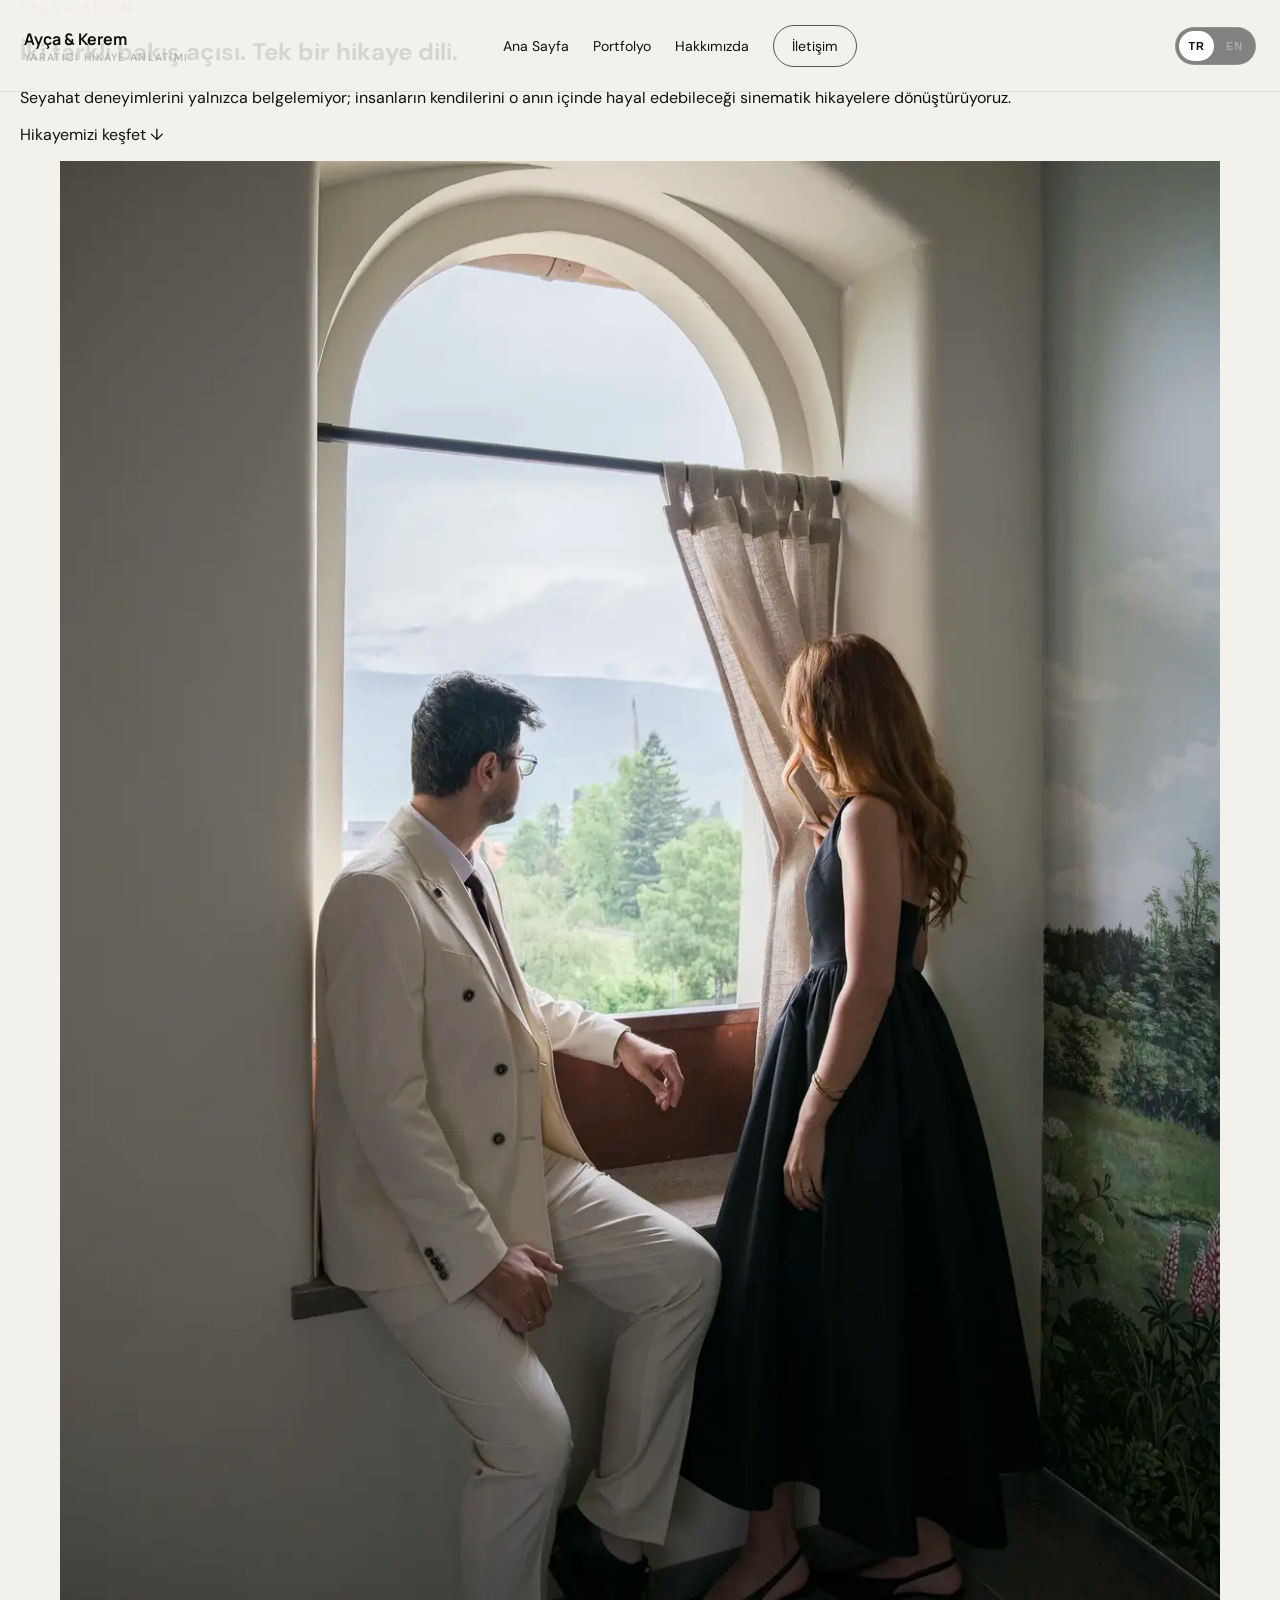
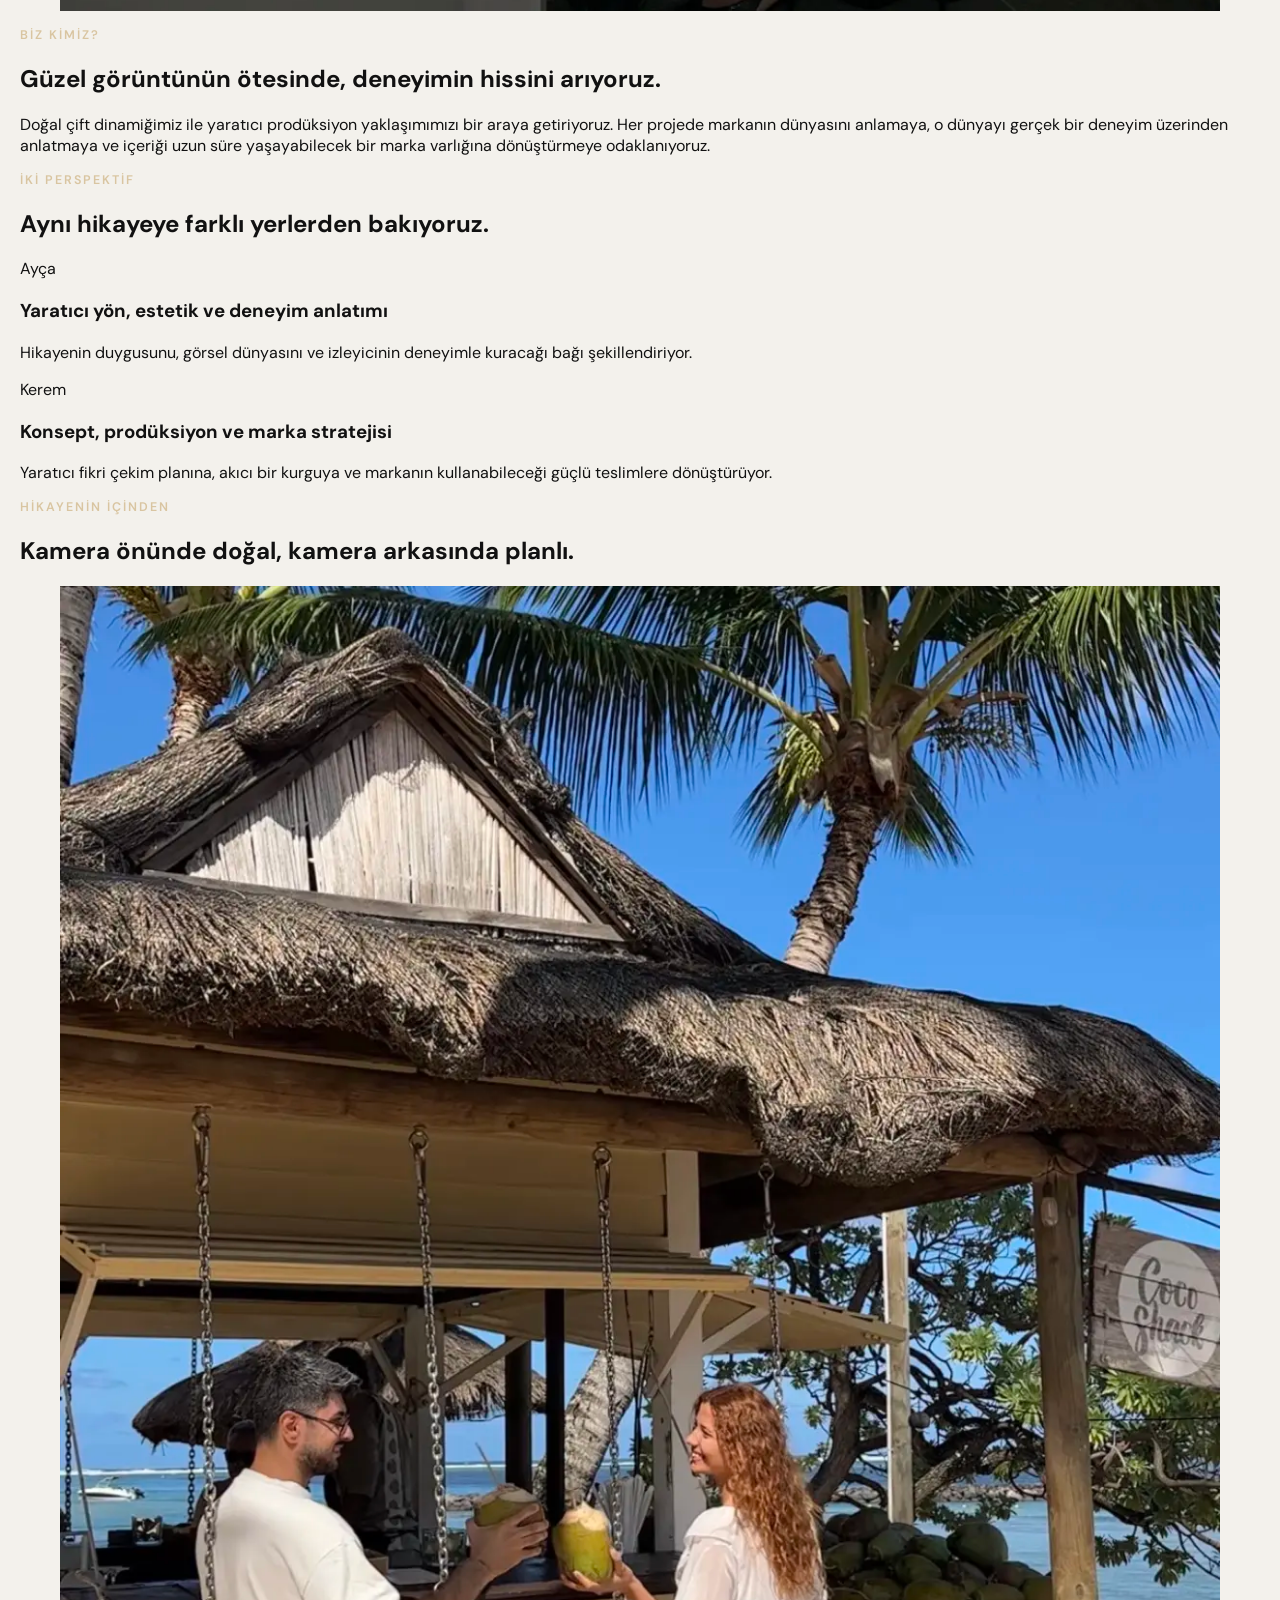
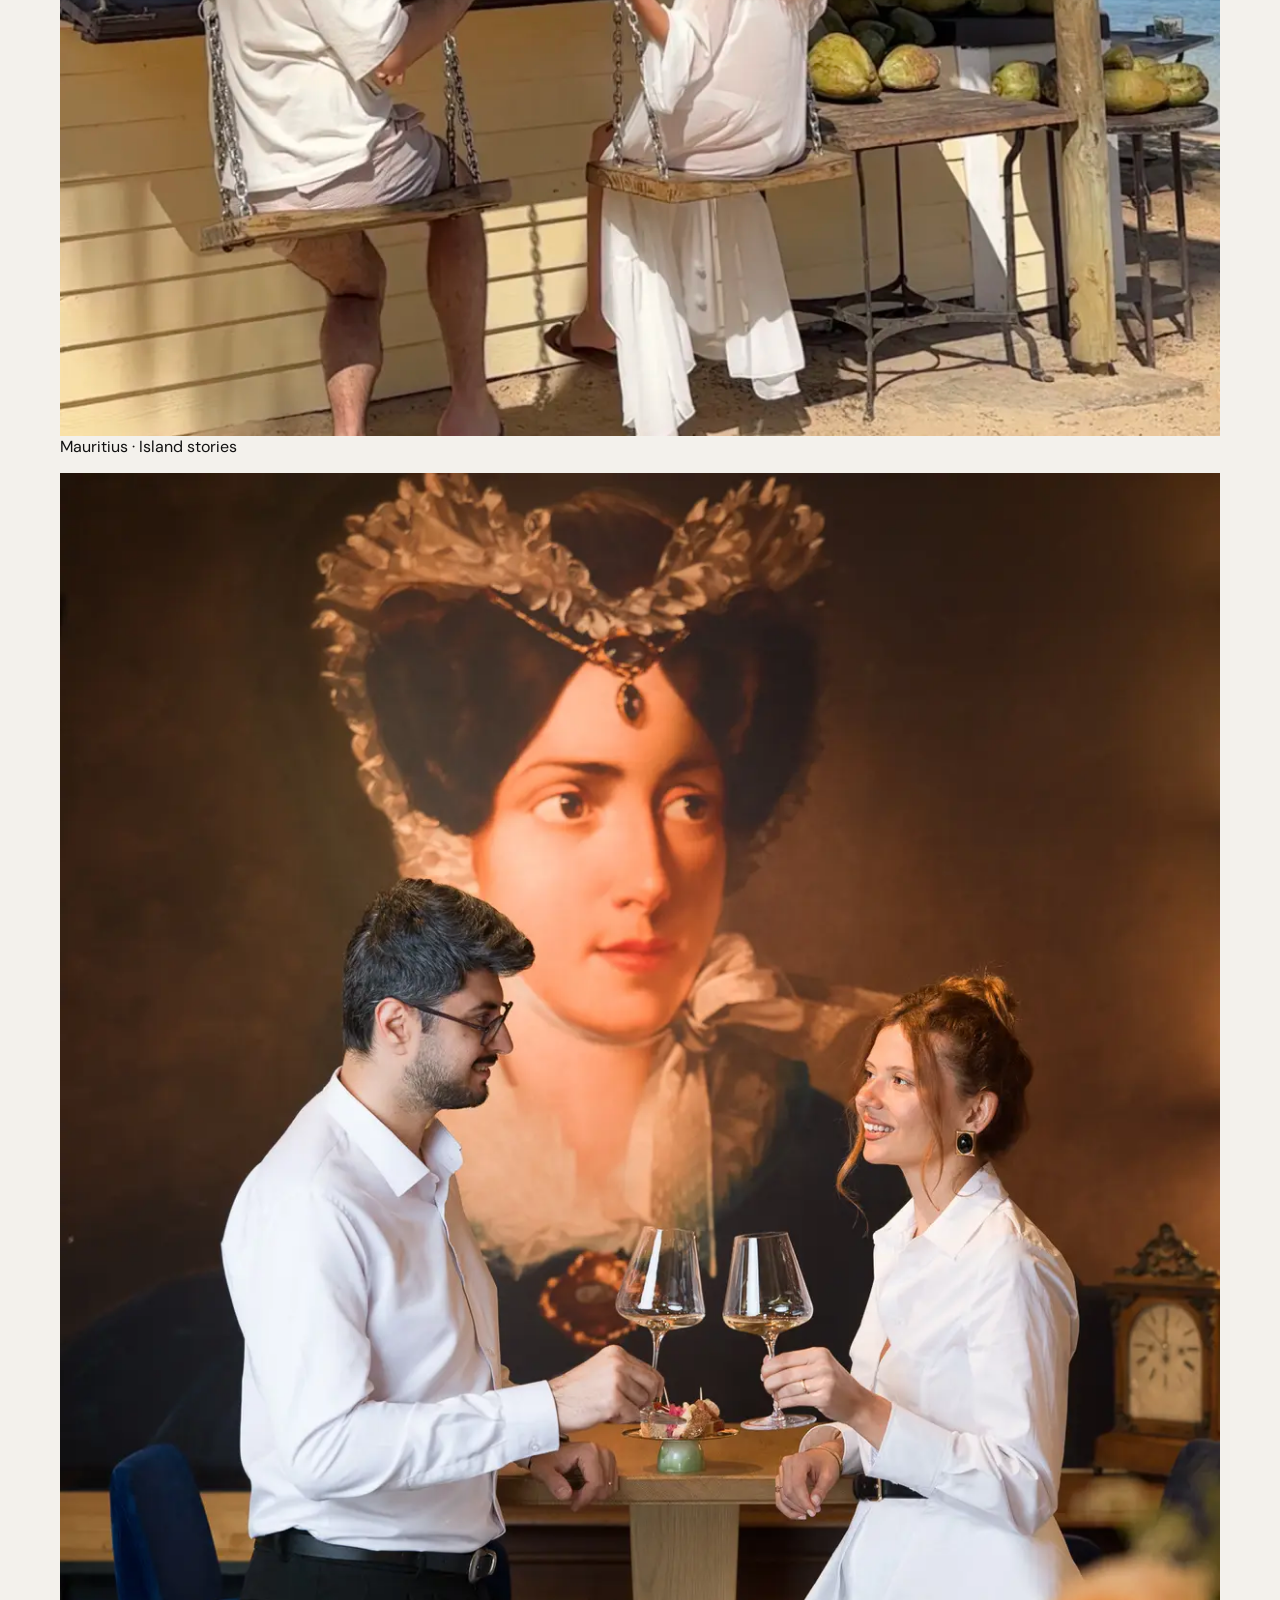
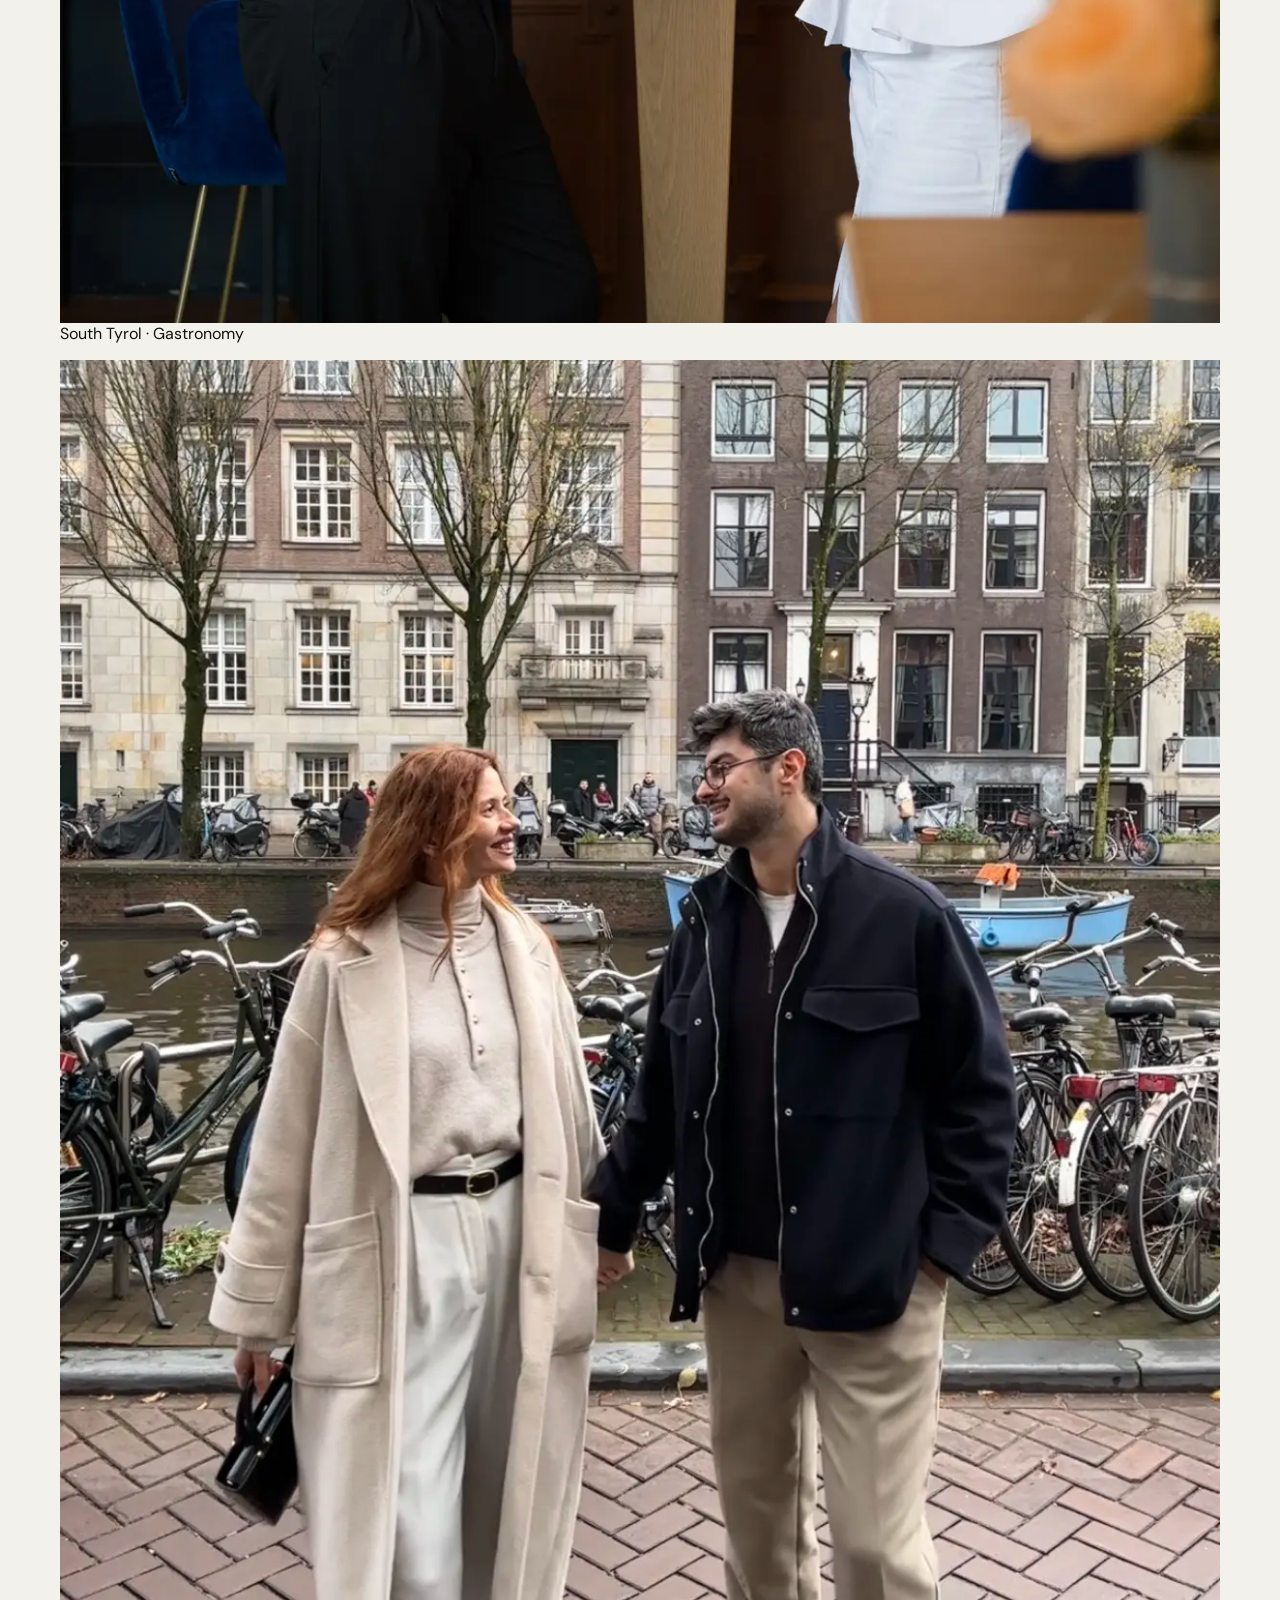
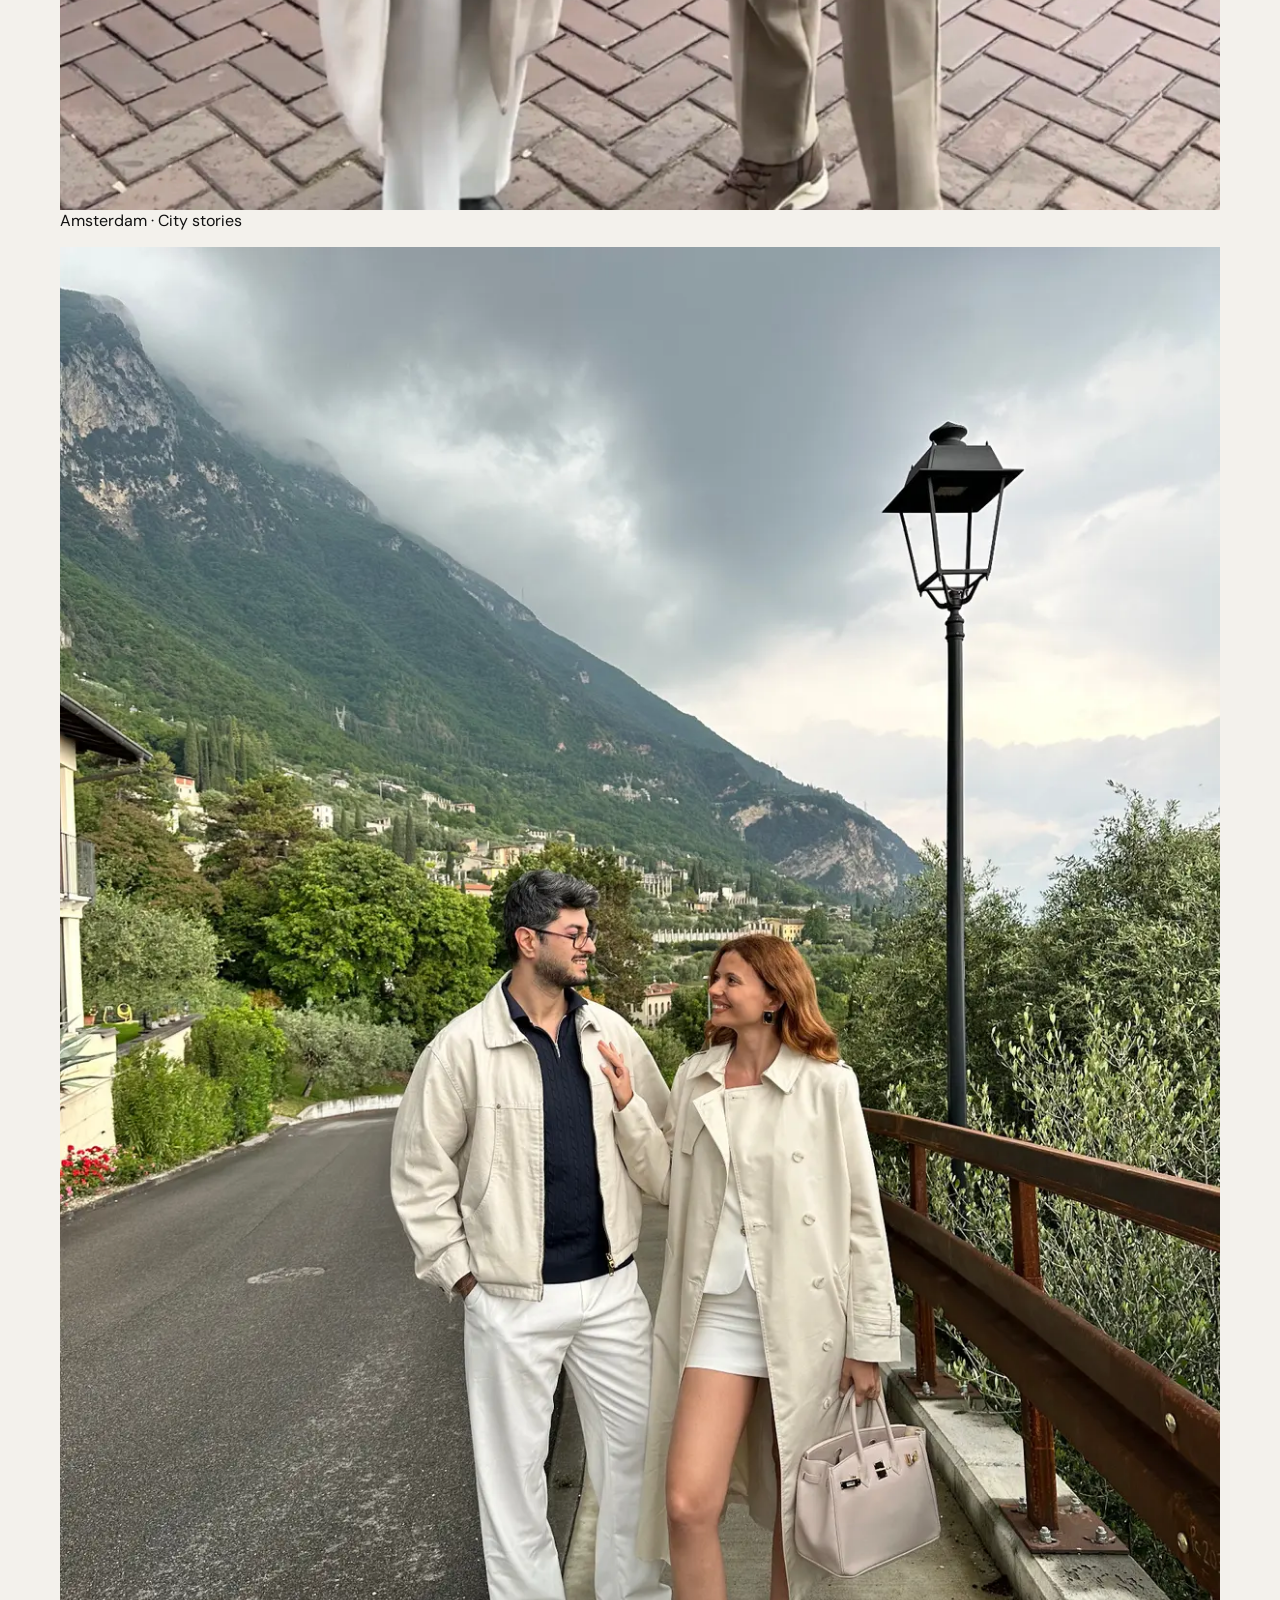
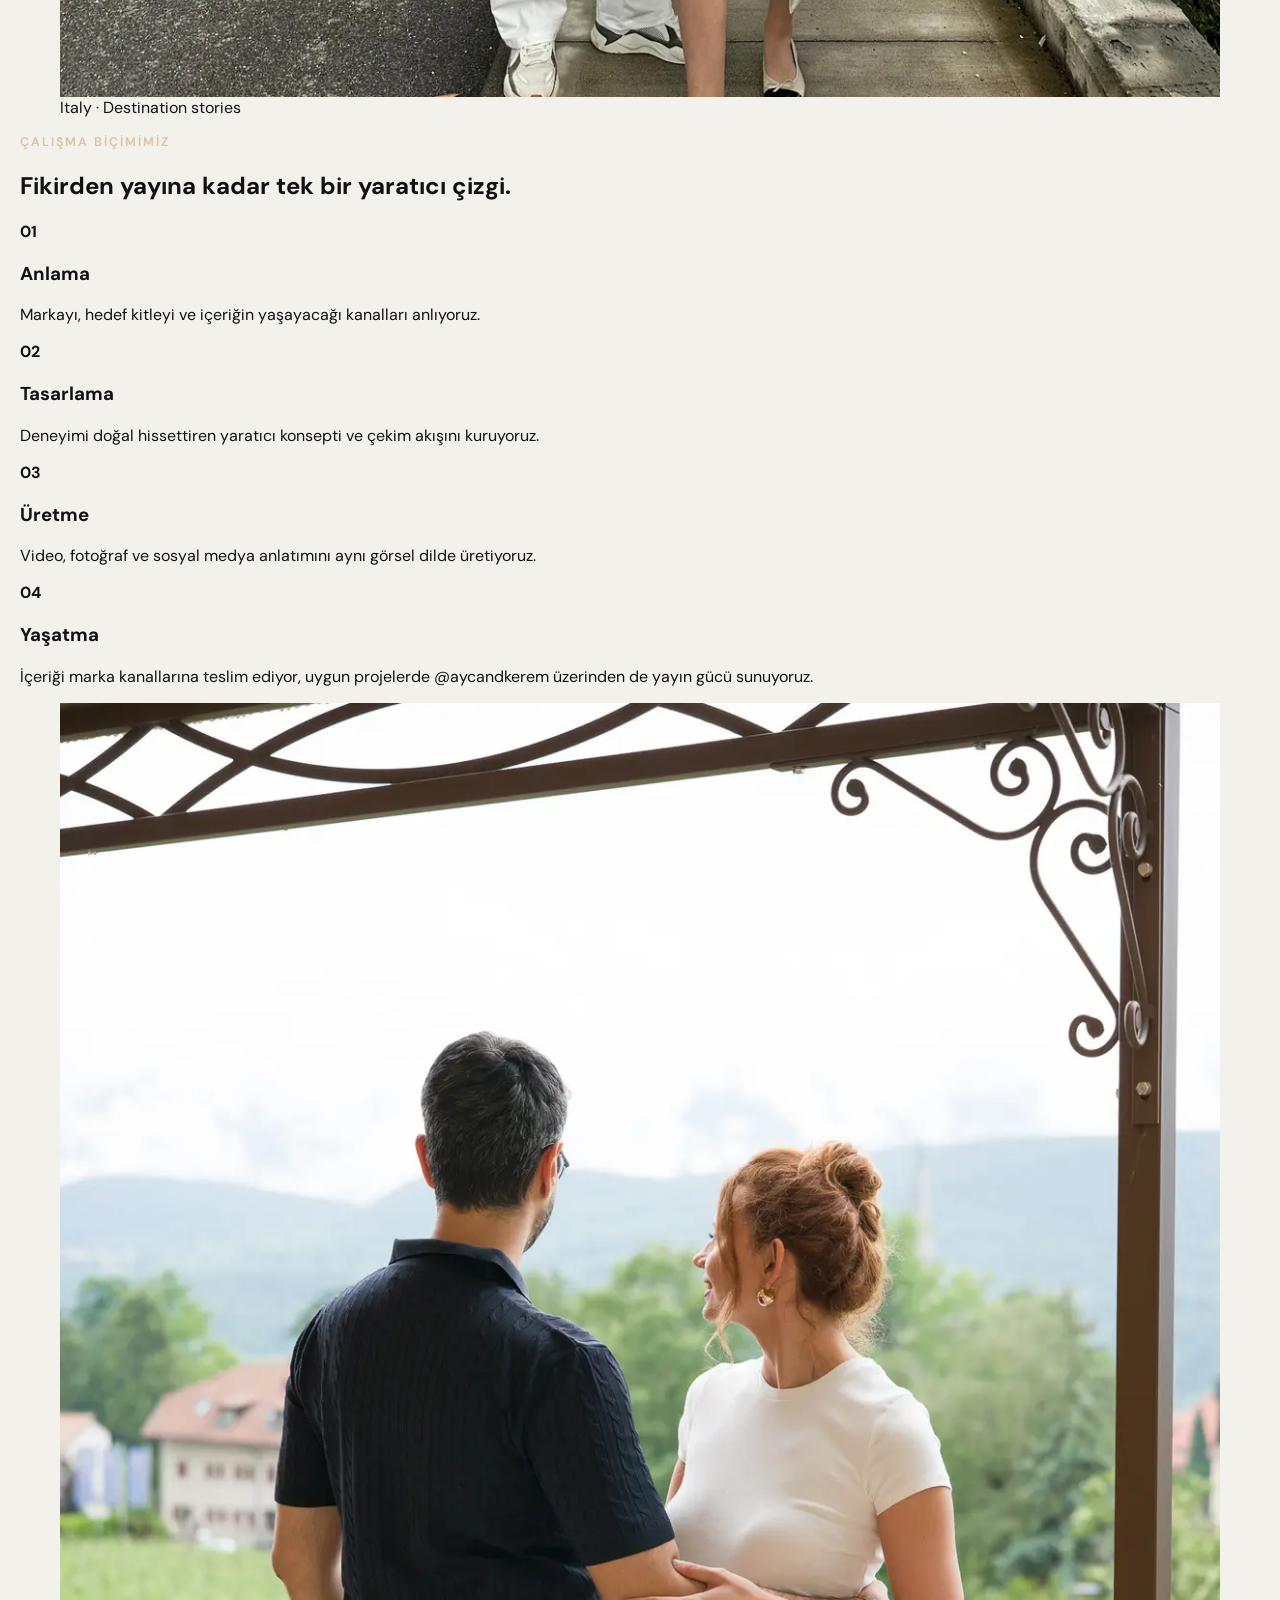
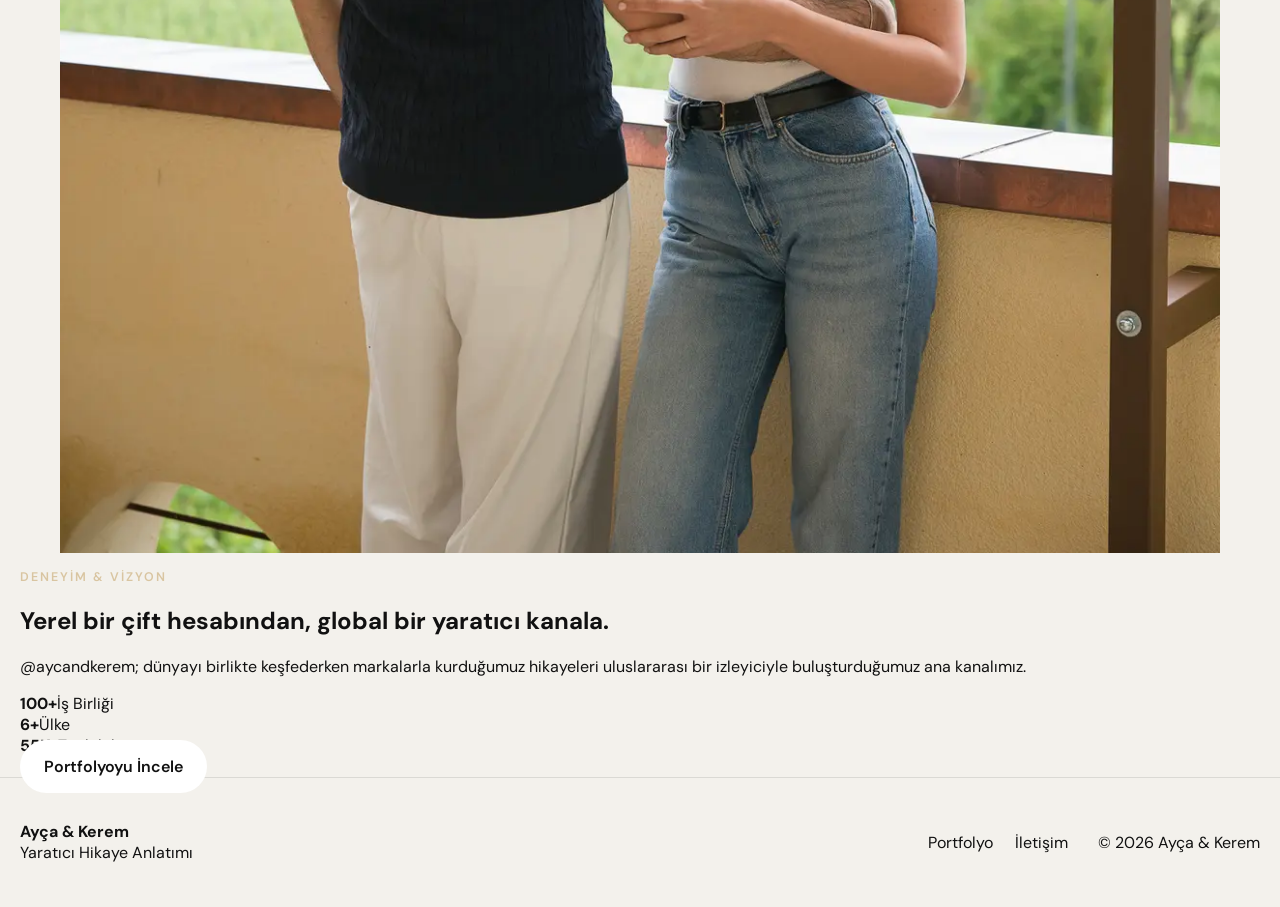
==== about.html @ 4e1c491a "V2: update about.html" ====
<!DOCTYPE html>
<html lang="tr">
<head>
<meta charset="utf-8">
<meta name="viewport" content="width=device-width,initial-scale=1">
<meta name="description" content="Ayça ve Kerem'in yaratıcı hikaye anlatımı yaklaşımı, üretim süreci ve global vizyonu.">
<title>Hakkımızda | Ayça & Kerem</title>
<link rel="preconnect" href="https://fonts.googleapis.com">
<link rel="preconnect" href="https://fonts.gstatic.com" crossorigin>
<link href="https://fonts.googleapis.com/css2?family=DM+Sans:wght@400;500;600&family=Manrope:wght@500;600;700;800&display=swap" rel="stylesheet">
<link rel="stylesheet" href="style.css?v=20260727-4">
<link rel="stylesheet" href="pages.css?v=20260727-4">
</head>
<body class="subpage about-v2-page">
<header class="site-header page-header" id="siteHeader">
  <a class="brand" href="index.html"><span class="brand-main">Ayça &amp; Kerem</span><span class="brand-sub" data-tr="Yaratıcı Hikaye Anlatımı" data-en="Creative Storytelling">Yaratıcı Hikaye Anlatımı</span></a>
  <button aria-label="Menüyü aç" class="menu-toggle" id="menuToggle"><span></span><span></span><span></span></button>
  <nav class="main-nav" id="mainNav">
    <a href="index.html" data-tr="Ana Sayfa" data-en="Home">Ana Sayfa</a>
    <a href="portfolio.html" data-tr="Portfolyo" data-en="Portfolio">Portfolyo</a>
    <a href="about.html" data-tr="Hakkımızda" data-en="About">Hakkımızda</a>
    <a class="nav-cta" href="contact.html" data-tr="İletişim" data-en="Contact">İletişim</a>
  </nav>
  <div class="language-switch"><button class="language-button" data-page-language="tr">TR</button><button class="language-button" data-page-language="en">EN</button></div>
</header>

<main>
<section class="about-editorial-hero" data-header-theme="light">
  <div class="container about-editorial-grid">
    <div class="about-editorial-copy">
      <p class="section-kicker" data-tr="Ayça & Kerem" data-en="Ayça & Kerem">Ayça & Kerem</p>
      <h1 data-tr="İki farklı bakış açısı. Tek bir hikaye dili." data-en="Two perspectives. One storytelling language.">İki farklı bakış açısı. Tek bir hikaye dili.</h1>
      <p data-tr="Seyahat deneyimlerini yalnızca belgelemiyor; insanların kendilerini o anın içinde hayal edebileceği sinematik hikayelere dönüştürüyoruz." data-en="We do not simply document travel experiences; we turn them into cinematic stories people can imagine themselves inside.">Seyahat deneyimlerini yalnızca belgelemiyor; insanların kendilerini o anın içinde hayal edebileceği sinematik hikayelere dönüştürüyoruz.</p>
      <a href="#story" data-tr="Hikayemizi keşfet ↓" data-en="Discover our story ↓">Hikayemizi keşfet ↓</a>
    </div>
    <figure class="about-hero-photo"><img src="assets/images/about-v2/hero.webp" alt="Ayça ve Kerem pencere önünde"></figure>
  </div>
</section>

<section class="about-manifesto" id="story" data-header-theme="light">
  <div class="container about-manifesto-grid">
    <p class="section-kicker" data-tr="Biz Kimiz?" data-en="Who We Are">Biz Kimiz?</p>
    <div>
      <h2 data-tr="Güzel görüntünün ötesinde, deneyimin hissini arıyoruz." data-en="Beyond beautiful images, we look for the feeling of the experience.">Güzel görüntünün ötesinde, deneyimin hissini arıyoruz.</h2>
      <p data-tr="Doğal çift dinamiğimiz ile yaratıcı prodüksiyon yaklaşımımızı bir araya getiriyoruz. Her projede markanın dünyasını anlamaya, o dünyayı gerçek bir deneyim üzerinden anlatmaya ve içeriği uzun süre yaşayabilecek bir marka varlığına dönüştürmeye odaklanıyoruz." data-en="We bring together our natural couple dynamic and a creative production approach. With every project, we focus on understanding the brand world, expressing it through a real experience and transforming the content into a lasting brand asset.">Doğal çift dinamiğimiz ile yaratıcı prodüksiyon yaklaşımımızı bir araya getiriyoruz. Her projede markanın dünyasını anlamaya, o dünyayı gerçek bir deneyim üzerinden anlatmaya ve içeriği uzun süre yaşayabilecek bir marka varlığına dönüştürmeye odaklanıyoruz.</p>
    </div>
  </div>
</section>

<section class="about-roles" data-header-theme="dark">
  <div class="container">
    <div class="about-roles-heading"><p class="section-kicker" data-tr="İki Perspektif" data-en="Two Perspectives">İki Perspektif</p><h2 data-tr="Aynı hikayeye farklı yerlerden bakıyoruz." data-en="We approach the same story from different perspectives.">Aynı hikayeye farklı yerlerden bakıyoruz.</h2></div>
    <div class="about-role-grid">
      <article><span>Ayça</span><h3 data-tr="Yaratıcı yön, estetik ve deneyim anlatımı" data-en="Creative direction, aesthetics and experience storytelling">Yaratıcı yön, estetik ve deneyim anlatımı</h3><p data-tr="Hikayenin duygusunu, görsel dünyasını ve izleyicinin deneyimle kuracağı bağı şekillendiriyor." data-en="She shapes the emotion, visual world and the connection the audience builds with the experience.">Hikayenin duygusunu, görsel dünyasını ve izleyicinin deneyimle kuracağı bağı şekillendiriyor.</p></article>
      <article><span>Kerem</span><h3 data-tr="Konsept, prodüksiyon ve marka stratejisi" data-en="Concept, production and brand strategy">Konsept, prodüksiyon ve marka stratejisi</h3><p data-tr="Yaratıcı fikri çekim planına, akıcı bir kurguya ve markanın kullanabileceği güçlü teslimlere dönüştürüyor." data-en="He turns the creative idea into a production plan, a fluid edit and strong deliverables the brand can use.">Yaratıcı fikri çekim planına, akıcı bir kurguya ve markanın kullanabileceği güçlü teslimlere dönüştürüyor.</p></article>
    </div>
  </div>
</section>

<section class="about-gallery-section" data-header-theme="light">
  <div class="container">
    <div class="about-gallery-heading"><p class="section-kicker" data-tr="Hikayenin İçinden" data-en="Inside the Story">Hikayenin İçinden</p><h2 data-tr="Kamera önünde doğal, kamera arkasında planlı." data-en="Natural in front of the camera, intentional behind it.">Kamera önünde doğal, kamera arkasında planlı.</h2></div>
    <div class="about-photo-grid">
      <figure><img src="assets/images/about-v2/mauritius.webp" alt="Ayça ve Kerem Mauritius'ta"><figcaption>Mauritius · Island stories</figcaption></figure>
      <figure><img src="assets/images/about-v2/dining.webp" alt="Ayça ve Kerem gastronomi çekiminde"><figcaption>South Tyrol · Gastronomy</figcaption></figure>
      <figure><img src="assets/images/about-v2/amsterdam.webp" alt="Ayça ve Kerem Amsterdam'da"><figcaption>Amsterdam · City stories</figcaption></figure>
      <figure><img src="assets/images/about-v2/italy.webp" alt="Ayça ve Kerem İtalya'da"><figcaption>Italy · Destination stories</figcaption></figure>
    </div>
  </div>
</section>

<section class="about-process-v2" data-header-theme="light">
  <div class="container">
    <div class="about-process-intro"><p class="section-kicker" data-tr="Çalışma Biçimimiz" data-en="How We Work">Çalışma Biçimimiz</p><h2 data-tr="Fikirden yayına kadar tek bir yaratıcı çizgi." data-en="One creative thread from idea to publication.">Fikirden yayına kadar tek bir yaratıcı çizgi.</h2></div>
    <div class="about-process-list">
      <article><b>01</b><h3 data-tr="Anlama" data-en="Understand">Anlama</h3><p data-tr="Markayı, hedef kitleyi ve içeriğin yaşayacağı kanalları anlıyoruz." data-en="We understand the brand, its audience and the channels where the content will live.">Markayı, hedef kitleyi ve içeriğin yaşayacağı kanalları anlıyoruz.</p></article>
      <article><b>02</b><h3 data-tr="Tasarlama" data-en="Design">Tasarlama</h3><p data-tr="Deneyimi doğal hissettiren yaratıcı konsepti ve çekim akışını kuruyoruz." data-en="We design the creative concept and shoot flow that makes the experience feel natural.">Deneyimi doğal hissettiren yaratıcı konsepti ve çekim akışını kuruyoruz.</p></article>
      <article><b>03</b><h3 data-tr="Üretme" data-en="Create">Üretme</h3><p data-tr="Video, fotoğraf ve sosyal medya anlatımını aynı görsel dilde üretiyoruz." data-en="We create video, photography and social storytelling in one cohesive visual language.">Video, fotoğraf ve sosyal medya anlatımını aynı görsel dilde üretiyoruz.</p></article>
      <article><b>04</b><h3 data-tr="Yaşatma" data-en="Publish">Yaşatma</h3><p data-tr="İçeriği marka kanallarına teslim ediyor, uygun projelerde @aycandkerem üzerinden de yayın gücü sunuyoruz." data-en="We deliver content for brand channels and, for selected projects, extend its reach through @aycandkerem.">İçeriği marka kanallarına teslim ediyor, uygun projelerde @aycandkerem üzerinden de yayın gücü sunuyoruz.</p></article>
    </div>
  </div>
</section>

<section class="about-proof-section" data-header-theme="dark">
  <div class="container about-proof-grid">
    <figure><img src="assets/images/about-v2/behind-scenes.webp" alt="Ayça ve Kerem çekim sırasında"></figure>
    <div class="about-proof-copy"><p class="section-kicker" data-tr="Deneyim & Vizyon" data-en="Experience & Vision">Deneyim & Vizyon</p><h2 data-tr="Yerel bir çift hesabından, global bir yaratıcı kanala." data-en="From a couple account to a global creative channel.">Yerel bir çift hesabından, global bir yaratıcı kanala.</h2><p data-tr="@aycandkerem; dünyayı birlikte keşfederken markalarla kurduğumuz hikayeleri uluslararası bir izleyiciyle buluşturduğumuz ana kanalımız." data-en="@aycandkerem is our main channel where the stories we create with brands while exploring the world meet an international audience.">@aycandkerem; dünyayı birlikte keşfederken markalarla kurduğumuz hikayeleri uluslararası bir izleyiciyle buluşturduğumuz ana kanalımız.</p><div class="about-proof-stats"><div><strong>100+</strong><span data-tr="İş Birliği" data-en="Collaborations">İş Birliği</span></div><div><strong>6+</strong><span data-tr="Ülke" data-en="Countries">Ülke</span></div><div><strong>55K+</strong><span data-tr="Topluluk" data-en="Community">Topluluk</span></div></div><a class="button button-light" href="portfolio.html" data-tr="Portfolyoyu İncele" data-en="Explore the Portfolio">Portfolyoyu İncele</a></div>
  </div>
</section>
</main>

<footer class="subpage-footer"><div class="container subpage-footer-inner"><div><strong>Ayça &amp; Kerem</strong><span data-tr="Yaratıcı Hikaye Anlatımı" data-en="Creative Storytelling">Yaratıcı Hikaye Anlatımı</span></div><nav><a href="portfolio.html" data-tr="Portfolyo" data-en="Portfolio">Portfolyo</a><a href="contact.html" data-tr="İletişim" data-en="Contact">İletişim</a></nav><p>© 2026 Ayça &amp; Kerem</p></div></footer>
<script src="page-script.js?v=20260727-4"></script>
</body>
</html>
---- style.css ----
:root{--bg:#0b0b0c;--bg-soft:#121214;--text:#f5f2ec;--muted:#aaa7a1;--line:rgba(255,255,255,.12);--accent:#d9c5a1;--max:1240px}*{box-sizing:border-box}html{scroll-behavior:smooth}body{margin:0;background:var(--bg);color:var(--text);font-family:"DM Sans",sans-serif;overflow-x:hidden}img,video{display:block;max-width:100%}a{color:inherit;text-decoration:none}.container{width:min(calc(100% - 40px),var(--max));margin:auto}.section{padding:140px 0}.section-kicker,.eyebrow{margin:0 0 18px;color:var(--accent);font-size:.78rem;font-weight:600;letter-spacing:.16em;text-transform:uppercase}.section-title{max-width:860px;margin:0;font-family:Manrope,sans-serif;font-size:clamp(2.5rem,5.2vw,5.8rem);line-height:.98;letter-spacing:-.055em}.section-title span,.hero h1 span{display:block;color:var(--muted);font-weight:500}.section-text{max-width:680px;margin:28px 0 0;color:var(--muted);font-size:1.08rem;line-height:1.75}.section-text.compact{max-width:440px;margin-top:0}.section-heading-row{display:flex;align-items:flex-end;justify-content:space-between;gap:50px;margin-bottom:58px}.site-header{position:fixed;inset:0 0 auto;z-index:1000;display:flex;justify-content:space-between;align-items:center;min-height:92px;padding:0 max(24px,calc((100vw - var(--max))/2));transition:.35s}.site-header.scrolled{min-height:70px;background:rgba(11,11,12,.72);backdrop-filter:blur(18px);border-bottom:1px solid var(--line)}.brand{display:flex;flex-direction:column}.brand-main{font-family:Manrope;font-weight:700}.brand-sub{font-size:.68rem;color:#aaa;letter-spacing:.12em;text-transform:uppercase}.main-nav{display:flex;gap:24px;align-items:center}.main-nav a{font-size:.88rem;color:#ddd}.nav-cta{padding:11px 18px;border:1px solid #555;border-radius:999px}.menu-toggle{display:none;background:none;border:0}.menu-toggle span{display:block;width:22px;height:1px;background:#fff;margin:6px}.hero{position:relative;min-height:100svh;display:grid;align-items:end;overflow:hidden}.hero-video{position:absolute;inset:0;width:100%;height:100%;object-fit:cover;animation:zoom 18s ease-in-out infinite alternate}.hero-overlay{position:absolute;inset:0;background:linear-gradient(180deg,rgba(0,0,0,.18),rgba(0,0,0,.82)),linear-gradient(90deg,rgba(0,0,0,.52),transparent 65%)}.hero-content{position:relative;z-index:2;padding-bottom:95px}.hero h1{max-width:1050px;margin:0;font-family:Manrope;font-size:clamp(3rem,7vw,7.2rem);line-height:.93;letter-spacing:-.065em}.hero-copy{max-width:650px;margin-top:28px;color:#ddd;font-size:1.15rem;line-height:1.7}.hero-actions{display:flex;gap:14px;margin-top:34px}.button{padding:16px 24px;border-radius:999px;font-weight:600}.button-light{background:#fff;color:#111}.button-ghost{border:1px solid #888}.scroll-indicator{position:absolute;right:38px;bottom:34px;width:28px;height:46px;border:1px solid #777;border-radius:999px}.scroll-indicator span{position:absolute;top:9px;left:50%;width:4px;height:4px;background:#fff;border-radius:50%;animation:dot 1.7s infinite}.about{background:#f1eee8;color:#151515}.about-grid{display:grid;grid-template-columns:1.05fr .95fr;gap:90px;align-items:center}.about .section-kicker{color:#78664a}.about .section-title span{color:#777}.about .section-text{color:#666}.stats-grid{display:grid;grid-template-columns:repeat(3,1fr);gap:12px;margin-top:45px}.stat-card{padding:22px;border:1px solid #ccc;border-radius:18px;background:#ffffff55}.stat-card strong{display:block;font-family:Manrope;font-size:2rem;margin-bottom:18px}.stat-card span{font-size:.9rem;color:#666}.photo-collage{position:relative;min-height:650px}.collage-card{position:absolute;margin:0;overflow:hidden;border-radius:26px;box-shadow:0 28px 70px #0003}.collage-card img{width:100%;height:100%;object-fit:cover}.collage-card-one{top:0;right:0;width:59%;aspect-ratio:1}.collage-card-two{left:0;top:155px;width:46%;aspect-ratio:1}.collage-card-three{right:55px;bottom:0;width:42%;aspect-ratio:1}.collage-label{position:absolute;padding:9px 13px;background:#ffffffe0;border-radius:999px;color:#222;font-size:.7rem;text-transform:uppercase}.label-one{top:26px;left:37%}.label-two{top:56%;left:2%}.label-three{right:0;bottom:16%}.portfolio-filters{display:flex;flex-wrap:wrap;gap:10px;margin-bottom:45px}.filter-button{padding:11px 17px;border:1px solid var(--line);border-radius:999px;background:none;color:var(--muted);cursor:pointer}.filter-button.active,.filter-button:hover{background:#fff;color:#111}.phone-grid{display:grid;grid-template-columns:repeat(4,1fr);gap:42px 24px}.portfolio-item.hidden{display:none}.phone-shell{position:relative;width:min(100%,255px);margin:auto;aspect-ratio:9/18.6;padding:8px;border:1px solid #444;border-radius:42px;background:#050506;box-shadow:0 28px 80px #0008}.phone-shell video{width:100%;height:100%;object-fit:cover;border-radius:34px}.phone-speaker{position:absolute;z-index:5;top:16px;left:50%;transform:translateX(-50%);width:35%;height:22px;border-radius:999px;background:#050506}.video-open{position:absolute;right:16px;bottom:16px;width:52px;height:52px;border-radius:50%;border:1px solid #777;background:#111a;color:#fff}.project-meta{padding:18px 4px}.project-meta h3{margin:0;font-family:Manrope}.project-meta p{margin:5px 0;color:var(--muted);font-size:.82rem}.value-section{background:var(--bg-soft)}.value-list{margin-top:70px;border-top:1px solid var(--line)}.value-row{display:grid;grid-template-columns:70px 1fr auto;gap:30px;align-items:center;padding:34px 0;border-bottom:1px solid var(--line)}.value-number{color:var(--accent)}.value-row h3{margin:0 0 8px;font-family:Manrope;font-size:2rem}.value-row p{margin:0;color:var(--muted)}.value-tag{font-size:.78rem;color:#ccc}.packages-section{background:#f1eee8;color:#151515}.packages-section .section-kicker{color:#78664a}.packages-section .section-text{color:#666}.packages-grid{display:grid;grid-template-columns:repeat(4,1fr);gap:16px}.package-card{position:relative;display:flex;flex-direction:column;min-height:520px;padding:28px;border:1px solid #ccc;border-radius:24px;background:#ffffff77}.package-card.featured{transform:translateY(-14px);background:#171717;color:#fff;border-color:#7f6f58}.popular-badge{position:absolute;top:18px;right:18px;padding:8px 11px;border-radius:999px;background:var(--accent);color:#111;font-size:.68rem;font-weight:700}.package-label{font-size:.72rem;letter-spacing:.14em;text-transform:uppercase;color:#777}.package-card h3{font-family:Manrope;font-size:2.2rem;margin:20px 0 0}.package-intro{color:#666;line-height:1.55}.featured .package-intro{color:#bbb}.package-card ul{list-style:none;padding:0;display:grid;gap:12px}.package-card li{padding-left:20px;position:relative}.package-card li:before{content:'✓';position:absolute;left:0;color:#78664a}.package-card a{margin-top:auto;padding-top:26px;border-top:1px solid #ccc;font-weight:700}.package-card a:after{content:' →'}.packages-note{text-align:center;color:#666}.brands-section{overflow:hidden}.logo-marquee{overflow:hidden;mask-image:linear-gradient(to right,transparent,#000 8%,#000 92%,transparent)}.logo-track{display:flex;width:max-content;gap:18px;animation:marquee 58s linear infinite}.logo-marquee:hover .logo-track{animation-play-state:paused}.brand-item{display:grid;place-items:center;flex:0 0 210px;min-height:128px;padding:20px;border:1px solid var(--line);border-radius:20px}.brand-item img{width:100%;height:52px;object-fit:contain;filter:grayscale(1) brightness(1.7)}.brand-item span{font-size:.76rem;color:var(--muted);text-align:center}.contact-section{padding:145px 0 32px;background:radial-gradient(circle at 70% 15%,#d9c5a122,transparent 30%),#070708}.contact-inner{text-align:center}.contact-title{max-width:980px;margin:auto;font-family:Manrope;font-size:clamp(3rem,7vw,7rem);line-height:.95;letter-spacing:-.06em}.contact-copy{max-width:620px;margin:28px auto;color:var(--muted)}.email-link{display:inline-block;margin-top:30px;font-family:Manrope;font-size:clamp(1.3rem,3vw,2.7rem);border-bottom:1px solid #777}.social-grid{display:grid;grid-template-columns:1.1fr .9fr;gap:18px;margin-top:90px;text-align:left}.social-main,.social-creators{padding:30px;border:1px solid var(--line);border-radius:22px}.social-main h3{font-family:Manrope;font-size:4rem;margin:30px 0}.social-main div{display:flex;gap:18px}.creator-links{display:grid;grid-template-columns:1fr 1fr;gap:12px;margin-top:34px}.creator-links a{display:flex;flex-direction:column;gap:9px;padding:22px;border:1px solid var(--line);border-radius:16px}.site-footer{display:flex;justify-content:space-between;margin-top:70px;padding-top:24px;border-top:1px solid var(--line);color:#777}.video-modal{position:fixed;inset:0;z-index:2000;display:grid;place-items:center;visibility:hidden;opacity:0;transition:.25s}.video-modal.open{visibility:visible;opacity:1}.modal-backdrop{position:absolute;inset:0;background:#000d}.modal-dialog{position:relative;z-index:1;width:min(92vw,430px)}.modal-dialog video{width:100%;max-height:88vh;border-radius:28px;background:#000}.modal-close{position:absolute;right:-18px;top:-18px;width:44px;height:44px;border-radius:50%;background:#111;color:#fff;border:1px solid #777}.reveal{opacity:0;transform:translateY(28px);transition:.75s}.reveal.visible{opacity:1;transform:none}@keyframes marquee{to{transform:translateX(-50%)}}@keyframes zoom{from{transform:scale(1.03)}to{transform:scale(1.09)}}@keyframes dot{to{transform:translate(-50%,18px);opacity:0}}@media(max-width:1100px){.about-grid{grid-template-columns:1fr}.packages-grid{grid-template-columns:repeat(2,1fr)}.phone-grid{grid-template-columns:repeat(3,1fr)}}@media(max-width:820px){.menu-toggle{display:block;z-index:3}.main-nav{position:fixed;inset:0;display:flex;flex-direction:column;justify-content:center;background:#09090afa;opacity:0;pointer-events:none}.main-nav.open{opacity:1;pointer-events:auto}.section-heading-row{display:block}.section-text.compact{margin-top:24px}.phone-grid{grid-template-columns:repeat(2,1fr)}.value-row{grid-template-columns:45px 1fr}.value-tag{grid-column:2}.social-grid{grid-template-columns:1fr}}@media(max-width:590px){.container{width:min(calc(100% - 28px),var(--max))}.section{padding:82px 0}.hero-actions{flex-direction:column}.stats-grid{grid-template-columns:1fr}.photo-collage{min-height:450px}.collage-label{display:none}.packages-grid{grid-template-columns:1fr}.package-card.featured{transform:none}.creator-links{grid-template-columns:1fr}.site-footer{flex-direction:column}}


/* ===== Responsive polish: tablet & mobile ===== */
@media (max-width: 820px) {
  .site-header {
    padding-left: 18px;
    padding-right: 18px;
  }

  .main-nav {
    padding: 80px 24px 40px;
    gap: 22px;
    text-align: center;
  }

  .main-nav a {
    font-size: 1.15rem;
  }

  .section-heading-row {
    gap: 24px;
  }

  .value-row {
    grid-template-columns: 40px minmax(0, 1fr);
    gap: 18px;
  }

  .value-row h3,
  .value-row p,
  .value-tag {
    overflow-wrap: anywhere;
  }
}

@media (max-width: 590px) {
  html,
  body {
    width: 100%;
    max-width: 100%;
    overflow-x: hidden;
  }

  .container {
    width: calc(100% - 28px);
    max-width: 100%;
  }

  .site-header {
    min-height: 72px;
    padding: 0 14px;
  }

  .site-header.scrolled {
    min-height: 64px;
  }

  .brand-main {
    font-size: .92rem;
  }

  .brand-sub {
    max-width: 190px;
    font-size: .56rem;
    letter-spacing: .09em;
  }

  .hero {
    min-height: 100svh;
  }

  .hero-content {
    padding-bottom: 50px;
  }

  .hero h1 {
    max-width: 100%;
    font-size: clamp(2.45rem, 11.8vw, 3.35rem);
    line-height: .96;
    letter-spacing: -.052em;
    overflow-wrap: normal;
  }

  .hero-copy {
    max-width: 100%;
    margin-top: 20px;
    font-size: .98rem;
    line-height: 1.58;
  }

  .hero-actions {
    width: 100%;
    gap: 10px;
    margin-top: 24px;
  }

  .hero-actions .button {
    display: block;
    width: 100%;
    padding: 14px 18px;
    text-align: center;
  }

  .scroll-indicator {
    display: none;
  }

  .section {
    padding: 78px 0;
  }

  .section-title {
    max-width: 100%;
    font-size: clamp(2.25rem, 10.7vw, 3.15rem);
    line-height: 1;
    letter-spacing: -.048em;
  }

  .section-text {
    max-width: 100%;
    margin-top: 22px;
    font-size: .98rem;
    line-height: 1.65;
  }

  .section-heading-row {
    margin-bottom: 38px;
  }

  .about-grid {
    gap: 46px;
  }

  .stats-grid {
    gap: 10px;
    margin-top: 30px;
  }

  .stat-card {
    padding: 18px;
  }

  .stat-card strong {
    margin-bottom: 10px;
    font-size: 1.65rem;
  }

  .photo-collage {
    min-height: 410px;
    width: 100%;
  }

  .collage-card {
    border-radius: 18px;
  }

  .collage-card-one {
    width: 62%;
  }

  .collage-card-two {
    top: 112px;
    width: 48%;
  }

  .collage-card-three {
    right: 18px;
    width: 45%;
  }

  .portfolio-filters {
    flex-wrap: nowrap;
    width: 100%;
    margin-bottom: 34px;
    padding-bottom: 5px;
    overflow-x: auto;
    overscroll-behavior-inline: contain;
    scrollbar-width: none;
  }

  .portfolio-filters::-webkit-scrollbar {
    display: none;
  }

  .filter-button {
    flex: 0 0 auto;
    white-space: nowrap;
  }

  .phone-grid {
    grid-template-columns: 1fr;
    gap: 36px;
  }

  .portfolio-item {
    min-width: 0;
  }

  .phone-shell {
    width: min(78vw, 280px);
    max-width: 100%;
    border-radius: 38px;
  }

  .phone-shell video {
    border-radius: 30px;
  }

  .project-meta {
    max-width: min(78vw, 280px);
    margin: 0 auto;
    padding: 16px 2px 0;
  }

  .project-meta h3 {
    font-size: 1.05rem;
  }

  .project-meta p {
    font-size: .8rem;
    line-height: 1.45;
  }

  .value-list {
    margin-top: 42px;
  }

  .value-row {
    grid-template-columns: 30px minmax(0, 1fr);
    gap: 14px;
    padding: 25px 0;
  }

  .value-row h3 {
    font-size: 1.45rem;
    line-height: 1.1;
  }

  .value-row p {
    font-size: .92rem;
    line-height: 1.55;
  }

  .value-tag {
    grid-column: 2;
    font-size: .72rem;
    line-height: 1.45;
  }

  .packages-grid {
    gap: 14px;
  }

  .package-card {
    min-height: auto;
    padding: 22px;
    border-radius: 20px;
  }

  .package-card h3 {
    font-size: 1.85rem;
  }

  .package-intro,
  .package-card li {
    font-size: .93rem;
  }

  .popular-badge {
    position: static;
    align-self: flex-start;
    margin-bottom: 16px;
  }

  .brand-item {
    flex-basis: 155px;
    min-height: 102px;
    padding: 14px;
    border-radius: 16px;
  }

  .brand-item img {
    height: 42px;
  }

  .contact-section {
    padding: 92px 0 24px;
  }

  .contact-title {
    max-width: 100%;
    font-size: clamp(2.5rem, 11.5vw, 3.35rem);
    line-height: .98;
    letter-spacing: -.05em;
  }

  .contact-copy {
    max-width: 100%;
    margin: 22px auto;
    font-size: .96rem;
    line-height: 1.6;
  }

  .email-link {
    max-width: 100%;
    margin-top: 20px;
    font-size: clamp(1.05rem, 5vw, 1.45rem);
    overflow-wrap: anywhere;
  }

  .social-grid {
    gap: 12px;
    margin-top: 58px;
  }

  .social-main,
  .social-creators {
    min-width: 0;
    padding: 21px;
    border-radius: 18px;
  }

  .social-main h3 {
    max-width: 100%;
    margin: 22px 0;
    font-size: clamp(2rem, 10vw, 2.65rem);
    line-height: 1;
    overflow-wrap: anywhere;
  }

  .social-main div {
    flex-wrap: wrap;
    gap: 12px;
  }

  .creator-links a {
    min-width: 0;
    padding: 18px;
  }

  .creator-links strong,
  .creator-links span {
    overflow-wrap: anywhere;
  }

  .site-footer {
    gap: 14px;
    margin-top: 48px;
    font-size: .82rem;
  }

  .modal-dialog {
    width: min(calc(100vw - 28px), 390px);
  }

  .modal-close {
    right: 4px;
    top: 4px;
  }
}

@media (max-width: 370px) {
  .hero h1 {
    font-size: 2.25rem;
  }

  .section-title,
  .contact-title {
    font-size: 2.12rem;
  }

  .brand-sub {
    display: none;
  }

  .phone-shell,
  .project-meta {
    width: min(84vw, 270px);
    max-width: min(84vw, 270px);
  }
}

.social-positioning{display:flex;flex-direction:column;justify-content:space-between}
.social-positioning h3{max-width:520px;margin:30px 0 18px;font:600 clamp(1.55rem,2.5vw,2.7rem)/1.12 Manrope,sans-serif;letter-spacing:-.035em}
.social-positioning p{max-width:520px;margin:0;color:var(--muted);line-height:1.7}


/* Mobile header / hero label overlap fix */
@media (max-width: 590px) {
  .hero .eyebrow {
    display: none;
  }

  .brand {
    max-width: calc(100vw - 78px);
    line-height: 1.15;
  }

  .brand-main,
  .brand-sub {
    display: block;
  }

  .brand-sub {
    margin-top: 4px;
    white-space: nowrap;
  }

  .hero-content {
    padding-top: 110px;
  }
}


/* ===== Language selector ===== */
.site-header {
  gap: 18px;
}

.language-switch {
  display: flex;
  align-items: center;
  gap: 3px;
  margin-left: 4px;
  padding: 3px;
  border: 1px solid var(--line);
  border-radius: 999px;
  background: rgba(10, 10, 11, .48);
  backdrop-filter: blur(12px);
}

.language-button {
  min-width: 35px;
  height: 30px;
  padding: 0 9px;
  border: 0;
  border-radius: 999px;
  background: transparent;
  color: #aaa;
  font-size: .68rem;
  font-weight: 700;
  letter-spacing: .08em;
  cursor: pointer;
  transition: .2s ease;
}

.language-button.active {
  background: #fff;
  color: #111;
}

.language-popup {
  position: fixed;
  inset: 0;
  z-index: 5000;
  display: grid;
  place-items: center;
  padding: 20px;
  opacity: 0;
  visibility: hidden;
  transition: opacity .28s ease, visibility .28s ease;
}

.language-popup.open {
  opacity: 1;
  visibility: visible;
}

.language-popup-backdrop {
  position: absolute;
  inset: 0;
  background: rgba(0, 0, 0, .72);
  backdrop-filter: blur(10px);
}

.language-popup-card {
  position: relative;
  z-index: 1;
  width: min(100%, 520px);
  padding: 34px;
  border: 1px solid rgba(255,255,255,.16);
  border-radius: 26px;
  background: rgba(17, 17, 18, .96);
  box-shadow: 0 30px 100px rgba(0,0,0,.58);
}

.language-popup-kicker {
  margin: 0 0 18px;
  color: var(--accent);
  font-size: .7rem;
  font-weight: 700;
  letter-spacing: .18em;
}

.language-popup-card h2 {
  margin: 0;
  font-family: Manrope, sans-serif;
  font-size: clamp(2rem, 6vw, 3.15rem);
  line-height: 1;
  letter-spacing: -.045em;
}

.language-popup-card h2 span {
  display: block;
  margin-top: 8px;
  color: #777;
  font-size: .48em;
  letter-spacing: -.02em;
}

.language-popup-card > p:not(.language-popup-kicker) {
  margin: 20px 0 26px;
  color: var(--muted);
  line-height: 1.6;
}

.language-popup-actions {
  display: grid;
  grid-template-columns: 1fr 1fr;
  gap: 11px;
}

.language-popup-actions button {
  display: flex;
  flex-direction: column;
  align-items: flex-start;
  gap: 7px;
  padding: 19px;
  border: 1px solid var(--line);
  border-radius: 17px;
  background: #1d1d1f;
  color: #fff;
  text-align: left;
  cursor: pointer;
  transition: transform .2s ease, border-color .2s ease, background .2s ease;
}

.language-popup-actions button:hover {
  transform: translateY(-2px);
  border-color: #777;
  background: #252527;
}

.language-popup-actions strong {
  font-family: Manrope, sans-serif;
  font-size: 1.05rem;
}

.language-popup-actions span {
  color: #8f8f92;
  font-size: .76rem;
}

body.language-popup-open {
  overflow: hidden;
}

@media (max-width: 820px) {
  .site-header .language-switch {
    order: 2;
    margin-left: auto;
  }

  .menu-toggle {
    order: 3;
  }
}

@media (max-width: 590px) {
  .language-switch {
    gap: 2px;
    padding: 2px;
  }

  .language-button {
    min-width: 31px;
    height: 28px;
    padding: 0 7px;
    font-size: .62rem;
  }

  .language-popup-card {
    padding: 26px 20px 20px;
    border-radius: 22px;
  }

  .language-popup-actions {
    grid-template-columns: 1fr;
  }

  .language-popup-actions button {
    padding: 16px;
  }

  html[lang="en"] .hero h1 {
    font-size: clamp(2.25rem, 10.4vw, 3.15rem);
  }

  html[lang="en"] .section-title,
  html[lang="en"] .contact-title {
    font-size: clamp(2.12rem, 9.7vw, 3rem);
  }
}


/* =========================================================
   Final responsive and interaction refinements
   ========================================================= */

/* Hero video loading state and smaller poster/fallback typography */
.hero-video {
  opacity: 1;
  transition: opacity .7s ease;
}

.hero-video.is-loading {
  opacity: 0;
}

.hero-poster,
.hero-video-poster,
.hero-loading,
.video-placeholder {
  font-size: clamp(.72rem, 1.1vw, .92rem) !important;
  letter-spacing: .12em;
}

/* Portfolio micro interaction */
@media (hover: hover) and (pointer: fine) {
  .portfolio-item .phone-shell {
    transition: transform .32s cubic-bezier(.2,.7,.2,1), box-shadow .32s ease;
  }

  .portfolio-item:hover .phone-shell {
    transform: translateY(-3px) scale(1.012);
  }
}

/* Brand references spacing, larger logos and draggable marquee */
.brands-section .section-heading-row,
#brands .section-heading-row {
  margin-bottom: clamp(56px, 7vw, 92px);
}

.brand-marquee,
.brands-marquee,
.marquee {
  cursor: grab;
  user-select: none;
  touch-action: pan-y;
}

.brand-marquee.is-dragging,
.brands-marquee.is-dragging,
.marquee.is-dragging {
  cursor: grabbing;
}

.brand-track,
.marquee-track {
  will-change: transform;
}

.brand-item {
  flex-basis: 220px;
  min-height: 138px;
  padding: 22px;
}

.brand-item img {
  width: auto;
  max-width: 92%;
  height: 62px;
  max-height: 62px;
  object-fit: contain;
}

.brand-item-mark-ryden img,
.mark-ryden-logo {
  filter: brightness(0) invert(1);
  opacity: .9;
}

.brands-section,
#brands {
  padding-bottom: clamp(62px, 7vw, 92px);
}

.brands-section + .contact-section,
#brands + .contact-section {
  padding-top: clamp(70px, 8vw, 105px);
}

/* Lighter language popup backdrop */
.language-popup-backdrop {
  background: rgba(0, 0, 0, .38);
  backdrop-filter: blur(5px);
}

.language-popup-card {
  transform: scale(.97) translateY(8px);
  transition: transform .3s cubic-bezier(.2,.8,.2,1);
}

.language-popup.open .language-popup-card {
  transform: scale(1) translateY(0);
}

/* Mobile-only layout refinements */
@media (max-width: 590px) {
  /* Three statistics in a single row, above the photo collage */
  .about-grid {
    display: flex;
    flex-direction: column;
    gap: 36px;
  }

  .about-copy {
    display: contents;
  }

  .about-copy .section-title,
  .about-copy .section-text {
    order: 1;
  }

  .stats-grid {
    order: 2;
    display: grid;
    grid-template-columns: repeat(3, minmax(0, 1fr));
    width: 100%;
    gap: 7px;
    margin: 2px 0 0;
  }

  .photo-collage {
    order: 3;
    min-height: 410px;
    margin-top: 4px;
  }

  .stat-card {
    min-width: 0;
    min-height: 110px;
    padding: 14px 8px;
    border-radius: 15px;
    text-align: center;
  }

  .stat-card strong {
    margin-bottom: 8px;
    font-size: clamp(1.12rem, 5vw, 1.48rem);
    line-height: 1;
  }

  .stat-card span,
  .stat-card p {
    font-size: clamp(.56rem, 2.35vw, .68rem);
    line-height: 1.28;
    overflow-wrap: anywhere;
  }

  /* Restore labels on mobile photo collage */
  .photo-collage .collage-label,
  .photo-collage .photo-label,
  .photo-collage figcaption,
  .photo-collage [class*="label"] {
    display: inline-flex !important;
    position: absolute;
    z-index: 4;
    max-width: calc(100% - 18px);
    padding: 8px 11px;
    border: 1px solid rgba(255,255,255,.18);
    border-radius: 999px;
    background: rgba(10,10,11,.62);
    color: #fff;
    font-size: .61rem;
    line-height: 1;
    letter-spacing: .06em;
    white-space: nowrap;
    backdrop-filter: blur(9px);
  }

  /* Two portfolio videos side by side */
  .phone-grid {
    grid-template-columns: repeat(2, minmax(0, 1fr));
    align-items: start;
    gap: 28px 10px;
  }

  .portfolio-item {
    min-width: 0;
  }

  .phone-shell {
    width: 100%;
    max-width: 170px;
    border-width: 5px;
    border-radius: 27px;
  }

  .phone-shell video {
    border-radius: 21px;
  }

  .phone-speaker {
    width: 38%;
    height: 14px;
  }

  .video-open span {
    font-size: .68rem;
  }

  .project-meta {
    width: 100%;
    max-width: 170px;
    padding-top: 12px;
  }

  .project-meta h3 {
    font-size: .82rem;
    line-height: 1.25;
  }

  .project-meta p {
    margin-top: 5px;
    font-size: .67rem;
    line-height: 1.35;
  }

  /* References spacing and larger logos */
  .brands-section .section-heading-row,
  #brands .section-heading-row {
    margin-bottom: 52px;
  }

  .brand-item {
    flex-basis: 174px;
    min-height: 116px;
    padding: 17px;
  }

  .brand-item img {
    max-width: 94%;
    height: 52px;
    max-height: 52px;
  }

  .brands-section,
  #brands {
    padding-bottom: 56px;
  }

  .brands-section + .contact-section,
  #brands + .contact-section {
    padding-top: 64px;
  }
}

@media (max-width: 370px) {
  .stats-grid {
    gap: 5px;
  }

  .stat-card {
    padding: 12px 5px;
  }

  .phone-grid {
    gap: 25px 8px;
  }

  .phone-shell,
  .project-meta {
    max-width: 154px;
  }
}


/* ===== Mobile QA fixes v2 ===== */

/* More breathing room between references copy and marquee */
.brands-heading {
  margin-bottom: clamp(58px, 6vw, 86px);
}

/* Actual marquee element: enable direct horizontal interaction */
.logo-marquee {
  overflow-x: auto;
  overflow-y: hidden;
  cursor: grab;
  user-select: none;
  touch-action: pan-x;
  overscroll-behavior-x: contain;
  scrollbar-width: none;
  -webkit-overflow-scrolling: touch;
}

.logo-marquee::-webkit-scrollbar {
  display: none;
}

.logo-marquee.is-dragging {
  cursor: grabbing;
}

.logo-track {
  will-change: transform;
}

@media (max-width: 590px) {
  /* About statistics: fully centered and safe typography */
  .stats-grid {
    align-items: stretch;
  }

  .stat-card {
    display: flex;
    min-width: 0;
    min-height: 108px;
    flex-direction: column;
    align-items: center;
    justify-content: center;
    padding: 12px 6px;
    text-align: center;
  }

  .stat-card strong {
    width: 100%;
    margin: 0 0 8px;
    font-size: clamp(1rem, 4.2vw, 1.3rem);
    line-height: 1.05;
    letter-spacing: -.035em;
    text-align: center;
    overflow-wrap: anywhere;
    word-break: normal;
  }

  .stat-card:nth-child(3) strong {
    font-size: clamp(.78rem, 3.45vw, 1rem);
    letter-spacing: -.045em;
  }

  .stat-card span {
    display: block;
    width: 100%;
    margin: 0;
    font-size: clamp(.5rem, 2.1vw, .62rem);
    line-height: 1.25;
    text-align: center;
    overflow-wrap: anywhere;
  }

  /* Portfolio phone frame: prevent video/frame drift */
  .phone-grid {
    grid-template-columns: repeat(2, minmax(0, 1fr));
    gap: 28px 12px;
  }

  .portfolio-item {
    width: 100%;
    min-width: 0;
  }

  .phone-shell {
    position: relative;
    width: 100%;
    max-width: 168px;
    margin-inline: auto;
    padding: 5px;
    overflow: hidden;
    aspect-ratio: 9 / 18.6;
    border: 1px solid #444;
    border-radius: 28px;
    box-sizing: border-box;
    background: #050506;
  }

  .phone-shell video {
    display: block;
    width: 100%;
    height: 100%;
    margin: 0;
    border: 0;
    border-radius: 22px;
    object-fit: cover;
    box-sizing: border-box;
  }

  .phone-speaker {
    top: 10px;
    width: 34%;
    height: 13px;
  }

  .video-open {
    right: 10px;
    bottom: 10px;
    width: 38px;
    height: 38px;
  }

  .project-meta {
    width: 100%;
    max-width: 168px;
    margin-inline: auto;
  }

  /* More distance before logos */
  .brands-heading {
    margin-bottom: 58px;
  }

  /* Creator Partner: Kerem and Ayça side by side */
  .creator-links {
    grid-template-columns: repeat(2, minmax(0, 1fr));
    gap: 9px;
  }

  .creator-links a {
    min-width: 0;
    padding: 15px 11px;
    text-align: center;
    align-items: center;
  }

  .creator-links strong {
    font-size: .88rem;
  }

  .creator-links span {
    max-width: 100%;
    font-size: .67rem;
    overflow-wrap: anywhere;
  }
}

@media (max-width: 370px) {
  .stat-card strong {
    font-size: .95rem;
  }

  .stat-card:nth-child(3) strong {
    font-size: .72rem;
  }

  .stat-card span {
    font-size: .47rem;
  }

  .phone-shell,
  .project-meta {
    max-width: 154px;
  }
}


/* ===== Classic mobile hamburger menu ===== */
@media (max-width: 820px) {
  .site-header {
    position: fixed;
    top: 0;
    left: 0;
    z-index: 2100;
    width: 100%;
    box-sizing: border-box;
  }

  .menu-toggle {
    position: relative;
    z-index: 2202;
    display: inline-flex;
    width: 44px;
    height: 44px;
    flex: 0 0 44px;
    align-items: center;
    justify-content: center;
    padding: 0;
    border: 1px solid rgba(255,255,255,.16);
    border-radius: 50%;
    background: rgba(16,16,17,.72);
    backdrop-filter: blur(12px);
  }

  .menu-toggle span {
    position: absolute;
    left: 12px;
    width: 18px;
    height: 1.5px;
    margin: 0;
    border-radius: 99px;
    background: #fff;
    transform-origin: center;
    transition: top .25s ease, transform .25s ease, opacity .2s ease;
  }

  .menu-toggle span:nth-child(1) {
    top: 15px;
  }

  .menu-toggle span:nth-child(2) {
    top: 21px;
  }

  .menu-toggle span:nth-child(3) {
    top: 27px;
  }

  .menu-toggle.active span:nth-child(1),
  .menu-toggle[aria-expanded="true"] span:nth-child(1) {
    top: 21px;
    transform: rotate(45deg);
  }

  .menu-toggle.active span:nth-child(2),
  .menu-toggle[aria-expanded="true"] span:nth-child(2) {
    opacity: 0;
  }

  .menu-toggle.active span:nth-child(3),
  .menu-toggle[aria-expanded="true"] span:nth-child(3) {
    top: 21px;
    transform: rotate(-45deg);
  }

  .main-nav {
    position: fixed;
    inset: 0;
    z-index: 2150;
    display: flex;
    width: 100%;
    height: 100svh;
    flex-direction: column;
    align-items: center;
    justify-content: center;
    gap: clamp(20px, 4.5vh, 34px);
    padding: 96px 24px 54px;
    box-sizing: border-box;
    overflow-y: auto;
    background: rgba(10,10,11,.97);
    backdrop-filter: blur(18px);
    opacity: 0;
    visibility: hidden;
    pointer-events: none;
    transform: translateY(-10px);
    transition: opacity .28s ease, visibility .28s ease, transform .28s ease;
  }

  .main-nav.open,
  .main-nav.active,
  .main-nav[aria-hidden="false"] {
    opacity: 1;
    visibility: visible;
    pointer-events: auto;
    transform: translateY(0);
  }

  .main-nav a {
    display: block;
    width: auto;
    padding: 4px 0;
    color: #fff;
    font-family: Manrope, sans-serif;
    font-size: clamp(1.45rem, 7vw, 2.05rem);
    font-weight: 600;
    line-height: 1.15;
    letter-spacing: -.035em;
    text-align: center;
  }

  .main-nav a::after {
    display: none;
  }

  body.menu-open {
    overflow: hidden;
    touch-action: none;
  }

  body.menu-open .brand,
  body.menu-open .language-switch {
    position: relative;
    z-index: 2201;
  }
}

@media (max-width: 370px) {
  .main-nav {
    gap: 18px;
    padding-top: 88px;
    padding-bottom: 36px;
  }

  .main-nav a {
    font-size: 1.35rem;
  }
}


/* ===== Final polish fix ===== */

/* Desktop: add breathing room between references heading and paragraph */
.brands-heading .section-title,
.brands-heading h2 {
  margin-bottom: 22px;
}

.brands-heading .section-copy,
.brands-heading p {
  margin-top: 0;
}

/* Safer circular controls for all languages */
.video-open,
.video-modal-close {
  display: inline-flex;
  align-items: center;
  justify-content: center;
  box-sizing: border-box;
  overflow: hidden;
}

.video-open span {
  display: block;
  max-width: 100%;
  line-height: 1;
  white-space: nowrap;
  text-align: center;
}

/* Keep modal close button visible above video */
.video-modal,
.video-modal-overlay,
.modal-video-wrap {
  position: fixed;
}

.video-modal {
  inset: 0;
  z-index: 5000;
}

.video-modal-close,
.modal-close {
  position: fixed !important;
  top: max(18px, env(safe-area-inset-top));
  right: max(18px, env(safe-area-inset-right));
  z-index: 5100 !important;
  width: 44px;
  height: 44px;
  min-width: 44px;
  min-height: 44px;
  border-radius: 50%;
}

/* Mobile-specific alignment corrections */
@media (max-width: 590px) {
  /* Portfolio grid remains 2-up, but phone/video alignment is normalized */
  .phone-grid {
    grid-template-columns: repeat(2, minmax(0, 1fr));
    gap: 28px 12px;
  }

  .portfolio-item {
    display: flex;
    min-width: 0;
    flex-direction: column;
    align-items: center;
  }

  .phone-shell {
    position: relative;
    width: 100%;
    max-width: 166px;
    aspect-ratio: 9 / 18.7;
    margin-inline: auto;
    padding: 5px;
    overflow: hidden;
    border-radius: 28px;
    box-sizing: border-box;
    background: #050506;
  }

  .phone-shell > video,
  .phone-shell video {
    position: relative;
    inset: auto;
    display: block;
    width: 100% !important;
    height: 100% !important;
    max-width: none;
    margin: 0 !important;
    padding: 0;
    border: 0;
    border-radius: 22px;
    object-fit: cover;
    object-position: center center;
    transform: none !important;
    box-sizing: border-box;
  }

  .phone-speaker {
    left: 50%;
    transform: translateX(-50%);
  }

  .video-open {
    right: 9px;
    bottom: 9px;
    width: 40px;
    height: 40px;
    padding: 0;
    border-radius: 50%;
  }

  html[lang="en"] .video-open {
    width: 42px;
    height: 42px;
  }

  .video-open span {
    font-size: .58rem;
    letter-spacing: -.01em;
  }

  html[lang="en"] .video-open span {
    font-size: .5rem;
  }

  /* Modal close button visibility on mobile */
  .video-modal-close,
  .modal-close {
    top: max(14px, env(safe-area-inset-top));
    right: max(14px, env(safe-area-inset-right));
    width: 42px;
    height: 42px;
    background: rgba(10,10,11,.84);
    border: 1px solid rgba(255,255,255,.22);
    color: #fff;
    backdrop-filter: blur(10px);
  }

  /* Mobile menu contact item must stay inside its oval */
  .main-nav a {
    max-width: calc(100vw - 48px);
    box-sizing: border-box;
    white-space: normal;
    overflow-wrap: anywhere;
  }

  .main-nav a.btn,
  .main-nav a.button,
  .main-nav a[href*="#contact"] {
    display: inline-flex;
    width: auto;
    max-width: calc(100vw - 64px);
    min-height: 48px;
    align-items: center;
    justify-content: center;
    padding: 12px 22px;
    border-radius: 999px;
    line-height: 1.15;
    text-align: center;
  }

  html[lang="en"] .main-nav a {
    font-size: clamp(1.28rem, 6.2vw, 1.82rem);
  }

  html[lang="en"] .main-nav a[href*="#contact"] {
    font-size: 1rem;
  }
}

/* Extra safety for very narrow phones */
@media (max-width: 370px) {
  .phone-shell,
  .project-meta {
    max-width: 151px;
  }

  .video-open,
  html[lang="en"] .video-open {
    width: 38px;
    height: 38px;
  }

  .video-open span,
  html[lang="en"] .video-open span {
    font-size: .46rem;
  }

  .main-nav a[href*="#contact"] {
    max-width: calc(100vw - 52px);
    padding-inline: 18px;
  }
}


/* ===== Stable nav CTA and modal close fix ===== */

/* Video modal: close button always stays inside the video's top-right corner */
.video-modal {
  display: grid;
  place-items: center;
  padding: 18px;
  box-sizing: border-box;
}

.modal-dialog {
  position: relative !important;
  width: min(92vw, 430px);
  max-height: calc(100svh - 36px);
  margin: auto;
  box-sizing: border-box;
}

.modal-dialog video {
  position: relative;
  display: block;
  width: 100%;
  max-height: calc(100svh - 36px);
  margin: 0;
  border-radius: 28px;
  object-fit: contain;
  background: #000;
}

.modal-close,
.video-modal-close {
  position: absolute !important;
  top: 12px !important;
  right: 12px !important;
  left: auto !important;
  z-index: 20 !important;
  display: inline-flex;
  width: 42px;
  height: 42px;
  min-width: 42px;
  min-height: 42px;
  align-items: center;
  justify-content: center;
  margin: 0;
  padding: 0;
  border: 1px solid rgba(255,255,255,.28);
  border-radius: 50%;
  background: rgba(10,10,11,.76);
  color: #fff;
  font-size: 1.65rem;
  line-height: 1;
  box-sizing: border-box;
  backdrop-filter: blur(10px);
}

/* Mobile navigation CTA: force Contact / İletişim to remain inside its oval */
@media (max-width: 820px) {
  .main-nav .nav-cta {
    display: inline-flex !important;
    width: auto !important;
    min-width: 132px;
    max-width: calc(100vw - 64px) !important;
    min-height: 50px;
    flex: 0 0 auto;
    align-items: center;
    justify-content: center;
    margin: 2px auto 0 !important;
    padding: 12px 26px !important;
    border: 1px solid rgba(255,255,255,.55) !important;
    border-radius: 999px !important;
    box-sizing: border-box !important;
    font-size: clamp(.92rem, 4vw, 1.08rem) !important;
    line-height: 1 !important;
    letter-spacing: 0 !important;
    white-space: nowrap !important;
    overflow: hidden;
    overflow-wrap: normal !important;
    word-break: keep-all;
    text-align: center;
  }

  html[lang="en"] .main-nav .nav-cta {
    min-width: 132px;
    padding-inline: 28px !important;
    font-size: 1rem !important;
  }
}

@media (max-width: 370px) {
  .main-nav .nav-cta,
  html[lang="en"] .main-nav .nav-cta {
    min-width: 120px;
    max-width: calc(100vw - 48px) !important;
    padding: 11px 22px !important;
    font-size: .92rem !important;
  }

  .video-modal {
    padding: 12px;
  }

  .modal-dialog {
    width: min(94vw, 430px);
    max-height: calc(100svh - 24px);
  }

  .modal-close,
  .video-modal-close {
    top: 10px !important;
    right: 10px !important;
    width: 40px;
    height: 40px;
    min-width: 40px;
    min-height: 40px;
  }
}
---- pages.css ----
:root{--page-bg:#f3f1ec;--page-ink:#111;--page-muted:#68655f}
.subpage{background:var(--page-bg);color:var(--page-ink)}
.page-header{background:rgba(243,241,236,.88);color:#111;border-bottom:1px solid rgba(0,0,0,.08)}
.page-header .brand,.page-header .main-nav a{color:#111}.page-header .menu-toggle span{background:#111}
.subpage-hero{padding:180px 0 90px}.compact-hero .container{max-width:1100px}
.subpage-hero h1,.map-intro h1{max-width:1000px;margin:18px 0 24px;font:700 clamp(3rem,7vw,7rem)/.96 Manrope,sans-serif;letter-spacing:-.065em}
.subpage-hero p:not(.section-kicker),.map-intro>p:last-child{max-width:720px;font-size:1.15rem;line-height:1.7;color:var(--page-muted)}
.page-section{padding:90px 0}.page-filters{display:flex;gap:10px;flex-wrap:wrap;margin-bottom:44px}
.page-filters button{padding:11px 18px;border:1px solid rgba(0,0,0,.15);border-radius:999px;background:transparent}
.page-filters button.active{background:#111;color:#fff}
.case-grid{display:grid;grid-template-columns:repeat(3,1fr);gap:24px}
.case-card{border:1px solid rgba(0,0,0,.1);border-radius:28px;overflow:hidden;background:#fff}
.case-video{position:relative;aspect-ratio:4/5;background:#111;overflow:hidden}.case-video video{width:100%;height:100%;object-fit:cover}
.case-play{position:absolute;right:16px;bottom:16px;width:58px;height:58px;border:0;border-radius:50%;background:#fff;font-weight:700}
.case-copy{padding:22px}.case-copy>span{font-size:.72rem;text-transform:uppercase;letter-spacing:.12em;color:#777}.case-copy h3{margin:9px 0 5px;font-size:1.25rem}.case-copy p{color:#666}
.case-tags{display:flex;gap:7px;flex-wrap:wrap;margin-top:18px}.case-tags small{padding:7px 9px;border-radius:999px;background:#f0eee9}
.page-video-modal{position:fixed;inset:0;z-index:6000;display:none;place-items:center;padding:20px;background:rgba(0,0,0,.88)}.page-video-modal.open{display:grid}
.page-video-dialog{position:relative;width:min(430px,92vw);height:min(780px,88vh)}.page-video-dialog video{width:100%;height:100%;object-fit:contain;background:#000;border-radius:28px}
.page-video-close{position:absolute;top:12px;right:12px;z-index:2;width:44px;height:44px;border-radius:50%;border:1px solid rgba(255,255,255,.3);background:rgba(0,0,0,.75);color:#fff;font-size:1.5rem}
.split-hero{display:grid;grid-template-columns:1.1fr .9fr;gap:70px;align-items:center}.split-hero img{width:100%;height:620px;object-fit:cover;border-radius:34px}
.editorial-grid{display:grid;grid-template-columns:1fr 1fr;gap:90px}.editorial-grid h2{font-size:clamp(2.5rem,5vw,5rem);letter-spacing:-.055em;line-height:1}.editorial-grid p{font-size:1.2rem;line-height:1.8;color:#5f5b55}
.process-section{background:#111;color:#fff}.process-grid{display:grid;grid-template-columns:repeat(3,1fr);gap:18px}.process-grid article{padding:32px;border:1px solid rgba(255,255,255,.14);border-radius:24px}.process-grid b{opacity:.45}.process-grid h3{margin:50px 0 12px}
.contact-page-grid{display:grid;grid-template-columns:.75fr 1.25fr;gap:80px}.contact-direct{display:flex;flex-direction:column;align-items:flex-start}.contact-direct span{margin-top:22px;color:#777}.contact-direct a{font-size:clamp(1.4rem,3vw,2.7rem);font-weight:700;letter-spacing:-.04em}
.inquiry-form{display:grid;grid-template-columns:1fr 1fr;gap:18px}.inquiry-form label{display:flex;flex-direction:column;gap:8px}.inquiry-form .full{grid-column:1/-1}.inquiry-form input,.inquiry-form select,.inquiry-form textarea{width:100%;padding:16px;border:1px solid rgba(0,0,0,.16);border-radius:14px;background:#fff;font:inherit}
.subpage-footer{padding:38px 0;border-top:1px solid rgba(0,0,0,.1)}.subpage-footer-inner{display:grid;grid-template-columns:1fr auto auto;align-items:center;gap:30px}.subpage-footer strong,.subpage-footer span{display:block}.subpage-footer nav{display:flex;gap:22px}

/* Home map teaser */
.map-teaser-section{background:#0a0b0c;color:#fff}.map-teaser{display:grid;grid-template-columns:.9fr 1.1fr;align-items:center;gap:70px}.map-teaser .section-text{color:rgba(255,255,255,.68)}
.button-dark{background:#111;color:#fff;border-color:#111}.map-teaser-section .button-dark{background:#fff;color:#111}
.mini-world{position:relative;display:block;padding:30px;border:1px solid rgba(255,255,255,.12);border-radius:36px;background:radial-gradient(circle at 50% 45%,#17242a,#090a0b)}
.mini-world svg{width:100%;height:auto}.mini-world path{fill:#26373b;stroke:#5b7377;stroke-width:1}.mini-world circle{fill:#fff;filter:drop-shadow(0 0 10px #fff)}
.mini-world>span{position:absolute;left:24px;bottom:22px;padding:10px 13px;border-radius:999px;background:rgba(255,255,255,.1);font-size:.8rem}

/* Map */
.map-page{min-height:100vh;background:#060708;color:#fff;padding:150px 0 70px}.map-intro{text-align:center}.map-intro h1{margin-inline:auto}.map-intro>p:last-child{margin-inline:auto;color:rgba(255,255,255,.6)}
.map-experience{position:relative;margin:65px auto 0;width:min(1500px,96vw);height:720px;border:1px solid rgba(255,255,255,.12);border-radius:36px;overflow:hidden;background:#080a0b}
.interactive-map{position:absolute;inset:0;overflow:hidden;cursor:grab;touch-action:none}.interactive-map.dragging{cursor:grabbing}
.map-stage{position:absolute;inset:0;transform-origin:0 0;will-change:transform}.map-stage svg{width:100%;height:100%}.continents path{fill:#1c2b2f;stroke:#527078;stroke-width:1.2}
.map-marker{position:absolute;left:var(--x);top:var(--y);transform:translate(-50%,-50%);border:0;background:none;color:#fff;text-align:center}.map-marker span{display:block;width:15px;height:15px;margin:auto;border:3px solid #fff;border-radius:50%;background:#f6dfab;box-shadow:0 0 0 8px rgba(246,223,171,.12),0 0 24px #f6dfab}.map-marker b{display:block;margin-top:10px;font-size:.72rem;text-shadow:0 2px 10px #000}
.map-toolbar{position:absolute;left:24px;top:24px;z-index:20;display:flex;padding:5px;border:1px solid rgba(255,255,255,.15);border-radius:999px;background:rgba(5,6,7,.75);backdrop-filter:blur(15px)}.map-toolbar button{height:38px;min-width:40px;padding:0 13px;border:0;background:none;color:#fff}
.country-panel{position:absolute;z-index:30;top:18px;right:18px;width:min(430px,calc(100% - 36px));height:calc(100% - 36px);padding:35px;border:1px solid rgba(255,255,255,.13);border-radius:28px;background:rgba(13,15,16,.93);backdrop-filter:blur(20px);transform:translateX(calc(100% + 30px));transition:transform .45s cubic-bezier(.2,.8,.2,1);overflow:auto}.country-panel.open{transform:translateX(0)}
.panel-close{position:absolute;right:20px;top:18px;width:40px;height:40px;border:1px solid rgba(255,255,255,.15);border-radius:50%;background:transparent;color:#fff;font-size:1.4rem}
.panel-kicker{font-size:.7rem;text-transform:uppercase;letter-spacing:.15em;color:#b7b3aa}.country-panel h2{margin:14px 0;font-size:3rem;letter-spacing:-.055em}.country-panel>p:not(.panel-kicker){color:rgba(255,255,255,.62);line-height:1.7}
.country-stats{display:grid;grid-template-columns:1fr 1fr;gap:10px;margin:28px 0}.country-stats div{padding:20px;border-radius:18px;background:rgba(255,255,255,.06)}.country-stats strong,.country-stats span{display:block}.country-stats strong{font-size:2rem}.country-stats span{font-size:.72rem;color:#aaa}
.country-projects{display:grid;gap:10px}.map-project{padding:17px;border:1px solid rgba(255,255,255,.1);border-radius:16px}.map-project h3{margin:0 0 5px;font-size:1rem}.map-project p{margin:0;color:#aaa;font-size:.82rem}.map-project small{display:block;margin-top:10px;color:#e6d7b3}
.map-summary{display:grid;grid-template-columns:repeat(3,1fr);gap:12px;margin-top:18px}.map-summary div{padding:25px;border:1px solid rgba(255,255,255,.1);border-radius:20px;background:#0d0f10}.map-summary strong,.map-summary span{display:block}.map-summary strong{font-size:2rem}.map-summary span{color:#8c9294}

@media(max-width:820px){
 .subpage-hero{padding:135px 0 60px}.subpage-hero h1,.map-intro h1{font-size:clamp(2.65rem,12vw,4.8rem)}
 .page-header .main-nav{background:rgba(243,241,236,.98)}.page-header .main-nav a{color:#111}.page-header .menu-toggle{background:rgba(243,241,236,.8);border-color:rgba(0,0,0,.14)}
 .case-grid{grid-template-columns:repeat(2,minmax(0,1fr));gap:12px}.case-copy{padding:15px}.case-copy h3{font-size:1rem}
 .case-play{width:48px;height:48px;font-size:.7rem}
 .split-hero,.editorial-grid,.contact-page-grid,.map-teaser{grid-template-columns:1fr;gap:35px}.split-hero img{height:470px}.process-grid{grid-template-columns:1fr}
 .inquiry-form{grid-template-columns:1fr}.inquiry-form .full{grid-column:auto}
 .subpage-footer-inner{grid-template-columns:1fr}.subpage-footer nav{flex-wrap:wrap}
 .map-page{padding-top:125px}.map-intro{text-align:left}.map-experience{height:690px;border-radius:24px}.map-marker b{display:none}
 .country-panel{top:auto;bottom:10px;left:10px;right:10px;width:auto;height:58%;transform:translateY(calc(100% + 20px));border-radius:24px}.country-panel.open{transform:translateY(0)}
 .map-toolbar{left:12px;top:12px}.map-summary{grid-template-columns:1fr 1fr}.map-summary div:last-child{grid-column:1/-1}
}


/* ===== Cinematic revision ===== */

/* Home portfolio teaser */
.portfolio-teaser-section{padding:120px 0;background:#f3f1ec}
.portfolio-teaser-grid{display:grid;grid-template-columns:.85fr 1.15fr;gap:70px;align-items:center}
.portfolio-teaser-copy .section-title{max-width:620px}
.portfolio-teaser-visual{position:relative;display:block;min-height:620px;border-radius:38px;overflow:hidden;background:radial-gradient(circle at 50% 30%,#30363b,#111314 65%,#080909)}
.floating-phone{position:absolute;width:210px;aspect-ratio:9/18.7;padding:6px;border-radius:34px;background:#030303;box-shadow:0 35px 70px rgba(0,0,0,.42);overflow:hidden;transition:transform .6s cubic-bezier(.2,.8,.2,1)}
.floating-phone video{width:100%;height:100%;object-fit:cover;border-radius:28px}
.phone-a{left:9%;top:14%;transform:rotate(-8deg)}
.phone-b{left:36%;top:6%;transform:rotate(2deg);z-index:2}
.phone-c{right:7%;top:18%;transform:rotate(9deg)}
.portfolio-teaser-visual:hover .phone-a{transform:rotate(-11deg) translateY(-10px)}
.portfolio-teaser-visual:hover .phone-b{transform:rotate(1deg) translateY(-18px)}
.portfolio-teaser-visual:hover .phone-c{transform:rotate(12deg) translateY(-8px)}
.portfolio-teaser-label{position:absolute;left:28px;bottom:26px;padding:12px 16px;border:1px solid rgba(255,255,255,.18);border-radius:999px;background:rgba(255,255,255,.1);color:#fff;backdrop-filter:blur(12px)}

/* Portfolio case studies */
.portfolio-cinematic-hero{padding-bottom:70px}
.portfolio-case-section{padding:20px 0 120px}
.cinematic-filters{position:sticky;top:95px;z-index:20;padding:12px;border:1px solid rgba(0,0,0,.08);border-radius:999px;background:rgba(243,241,236,.86);backdrop-filter:blur(16px);width:max-content;max-width:100%;margin-bottom:70px}
.case-study-list{display:grid;gap:120px}
.case-study-row{display:grid;grid-template-columns:minmax(0,.95fr) minmax(0,1.05fr);gap:80px;align-items:center}
.case-study-row:nth-child(even) .case-study-media{order:2}
.case-study-media{position:relative;min-height:680px;border-radius:34px;overflow:hidden;background:#090a0b}
.case-study-media video{width:100%;height:100%;position:absolute;inset:0;object-fit:cover;transition:transform .9s cubic-bezier(.2,.8,.2,1)}
.case-study-media:hover video{transform:scale(1.04)}
.case-play-large{position:absolute;right:22px;bottom:22px;width:74px;height:74px;border:0;border-radius:50%;background:#fff;font-weight:700}
.case-index{position:absolute;left:22px;top:18px;color:#fff;font-size:.75rem;letter-spacing:.16em}
.case-study-content .case-location{font-size:.72rem;text-transform:uppercase;letter-spacing:.14em;color:#777}
.case-study-content h2{margin:12px 0;font-size:clamp(2.5rem,5vw,5.8rem);line-height:.95;letter-spacing:-.065em}
.case-study-content h3{max-width:700px;margin:0 0 38px;font-size:clamp(1.25rem,2vw,2rem);line-height:1.35;font-weight:500;color:#444}
.case-detail-grid{display:grid;grid-template-columns:1fr 1fr;gap:25px}
.case-detail-grid span,.deliverables-line span{display:block;margin-bottom:8px;font-size:.68rem;text-transform:uppercase;letter-spacing:.14em;color:#888}
.case-detail-grid p{line-height:1.7;color:#595650}
.deliverables-line{margin-top:28px;padding-top:24px;border-top:1px solid rgba(0,0,0,.12)}
.deliverables-line strong{font-size:1.05rem}
.portfolio-closing{padding:120px 0;background:#0b0c0d;color:#fff;text-align:center}
.portfolio-closing h2{max-width:900px;margin:20px auto 35px;font-size:clamp(3rem,7vw,7rem);line-height:.98;letter-spacing:-.065em}
.button-light{background:#fff;color:#111}

/* Cinematic globe */
.cinematic-map-page{min-height:100vh;padding:150px 0 80px;background:radial-gradient(circle at 50% 30%,#101a1e 0,#050708 50%,#020303 100%);color:#fff;overflow:hidden}
.map-hero-copy{text-align:center}.map-hero-copy h1{max-width:1050px;margin:18px auto 24px;font:700 clamp(3.2rem,7vw,7rem)/.95 Manrope,sans-serif;letter-spacing:-.065em}
.map-hero-copy>p:last-child{max-width:720px;margin:0 auto;color:rgba(255,255,255,.58);font-size:1.1rem;line-height:1.7}
.globe-shell{position:relative;width:min(1500px,96vw);height:760px;margin:60px auto 0;border:1px solid rgba(255,255,255,.1);border-radius:40px;overflow:hidden;background:radial-gradient(circle at 50% 44%,#122229,#06090a 58%,#020303)}
.globe-stage{position:absolute;inset:0;overflow:hidden;cursor:grab;touch-action:pan-y}
.globe-stage.dragging{cursor:grabbing}
#globeCanvas{position:absolute;inset:0;width:100%;height:100%}
.globe-markers{position:absolute;inset:0;pointer-events:none}
.globe-marker{position:absolute;left:0;top:0;pointer-events:auto;border:0;background:none;color:#fff;z-index:5;cursor:pointer}
.globe-marker span{display:block;width:12px;height:12px;border:2px solid #fff;border-radius:50%;background:#f5d58d;box-shadow:0 0 0 7px rgba(245,213,141,.1),0 0 26px #f5d58d;animation:markerPulse 2.6s ease-in-out infinite}
.globe-marker b{display:block;margin-top:10px;font-size:.68rem;white-space:nowrap;text-shadow:0 2px 8px #000}
.globe-marker.active span,.globe-marker:focus-visible span{background:#fff;box-shadow:0 0 0 10px rgba(245,213,141,.18),0 0 34px #fff}
.globe-marker:focus-visible{outline:2px solid #fff;outline-offset:8px;border-radius:12px}
.globe-hint{position:absolute;left:50%;bottom:22px;transform:translateX(-50%);margin:0;padding:9px 14px;border:1px solid rgba(255,255,255,.1);border-radius:999px;background:rgba(2,5,6,.5);color:rgba(255,255,255,.55);font-size:.72rem;white-space:nowrap;backdrop-filter:blur(12px);pointer-events:none}
.globe-controls{position:absolute;left:24px;top:24px;z-index:25}.globe-controls button{padding:11px 16px;border:1px solid rgba(255,255,255,.15);border-radius:999px;background:rgba(5,7,8,.72);color:#fff;backdrop-filter:blur(15px)}
.cinematic-country-panel{position:absolute;z-index:30;right:18px;top:18px;width:min(440px,calc(100% - 36px));height:calc(100% - 36px);padding:36px;border:1px solid rgba(255,255,255,.13);border-radius:30px;background:rgba(8,11,12,.9);backdrop-filter:blur(24px);transform:translateX(calc(100% + 40px));transition:transform .7s cubic-bezier(.22,.8,.2,1);overflow:auto;overscroll-behavior:contain}
.cinematic-country-panel.open{transform:translateX(0)}
.cinematic-country-panel .map-project{opacity:0;transform:translateY(18px)}
.cinematic-country-panel.open .map-project{animation:projectReveal .6s ease forwards}
.cinematic-country-panel.open .map-project:nth-child(2){animation-delay:.08s}.cinematic-country-panel.open .map-project:nth-child(3){animation-delay:.16s}.cinematic-country-panel.open .map-project:nth-child(4){animation-delay:.24s}
.map-summary{margin-top:18px}

@keyframes globeFloat{0%,100%{transform:translateY(0) rotate(-1deg)}50%{transform:translateY(-10px) rotate(1deg)}}
@keyframes markerPulse{0%,100%{transform:scale(1);opacity:1}50%{transform:scale(1.2);opacity:.78}}
@keyframes projectReveal{to{opacity:1;transform:translateY(0)}}

/* General scroll reveal */
.reveal,.case-study-row{opacity:0;transform:translateY(34px);transition:opacity .8s ease,transform .8s cubic-bezier(.2,.8,.2,1)}
.reveal.in-view,.case-study-row.in-view{opacity:1;transform:none}

@media(max-width:820px){
  .portfolio-teaser-grid{grid-template-columns:1fr;gap:38px}.portfolio-teaser-visual{min-height:460px}
  .floating-phone{width:150px}.phone-a{left:2%}.phone-b{left:31%}.phone-c{right:2%}
  .case-study-row,.case-study-row:nth-child(even){grid-template-columns:1fr;gap:35px}.case-study-row:nth-child(even) .case-study-media{order:0}
  .case-study-media{min-height:560px}.case-detail-grid{grid-template-columns:1fr}.case-study-list{gap:90px}
  .cinematic-filters{top:80px;overflow:auto;flex-wrap:nowrap;width:100%;border-radius:20px}
  .globe-shell{height:720px;border-radius:26px}
  .globe-marker b{display:none}
  .cinematic-country-panel{left:10px;right:10px;top:auto;bottom:10px;width:auto;height:57%;transform:translateY(calc(100% + 30px));border-radius:26px}
  .cinematic-country-panel.open{transform:translateY(0)}
  .map-hero-copy{text-align:left}.map-hero-copy h1{margin-inline:0}
}
@media(max-width:520px){
  .portfolio-teaser-visual{min-height:400px}.floating-phone{width:128px}.phone-b{left:30%}
  .case-study-media{min-height:500px}
  .globe-shell{height:650px}.globe-hint{bottom:15px;font-size:.64rem}
}

@media(prefers-reduced-motion:reduce){
  *,*::before,*::after{scroll-behavior:auto!important;animation-duration:.01ms!important;animation-iteration-count:1!important;transition-duration:.01ms!important}
}

/* Unified portfolio: global proof + phone video library */
.portfolio-map-hero{padding-bottom:70px;background:#f3f1ec}
.portfolio-world-section{padding:0 0 110px;background:#f3f1ec}
.flat-map-shell{position:relative;min-height:680px;border:1px solid rgba(255,255,255,.1);border-radius:36px;overflow:hidden;background:#071115;box-shadow:0 35px 90px rgba(15,27,31,.16)}
.flat-map-stage{position:absolute;inset:0;overflow:hidden}
#flatMapCanvas{position:absolute;inset:0;width:100%;height:100%}
.flat-map-markers{position:absolute;inset:0;pointer-events:none}
.flat-map-marker{position:absolute;left:0;top:0;z-index:5;pointer-events:auto;border:0;background:none;color:#fff;cursor:pointer}
.flat-map-marker span{display:block;width:13px;height:13px;margin:auto;border:2px solid #fff;border-radius:50%;background:#f5d58d;box-shadow:0 0 0 8px rgba(245,213,141,.13),0 0 28px #f5d58d}
.flat-map-marker b{display:block;margin-top:9px;font-size:.68rem;white-space:nowrap;text-shadow:0 2px 10px #000}
.flat-map-marker.active span,.flat-map-marker:focus-visible span{background:#fff;box-shadow:0 0 0 11px rgba(245,213,141,.2),0 0 38px #fff}
.flat-map-marker:focus-visible{outline:2px solid #fff;outline-offset:7px;border-radius:12px}
.flat-map-reset{position:absolute;z-index:8;left:20px;top:20px;padding:11px 16px;border:1px solid rgba(255,255,255,.16);border-radius:999px;background:rgba(3,9,11,.7);color:#fff;backdrop-filter:blur(12px)}
.flat-map-hint{position:absolute;left:22px;bottom:18px;margin:0;color:rgba(255,255,255,.58);font-size:.76rem}
.flat-country-panel{position:absolute;z-index:20;right:14px;top:14px;width:min(430px,calc(100% - 28px));height:calc(100% - 28px);padding:34px;border:1px solid rgba(255,255,255,.12);border-radius:28px;background:rgba(7,12,14,.92);color:#fff;backdrop-filter:blur(22px);overflow:auto;overscroll-behavior:contain;transform:translateX(calc(100% + 32px));transition:transform .55s cubic-bezier(.22,.8,.2,1)}
.flat-country-panel.open{transform:translateX(0)}
.portfolio-map-summary{margin-top:14px}
.portfolio-video-section{padding:125px 0;background:#0b0b0c;color:#fff}
.portfolio-video-section .section-text{color:var(--muted)}
.portfolio-video-section .portfolio-filters{margin-top:55px}
.portfolio-phone-grid .portfolio-item[hidden]{display:none}
.portfolio-phone-grid .phone-shell .case-play-large{right:16px;bottom:16px;width:52px;height:52px;font-size:.72rem}
.portfolio-phone-grid .portfolio-video{width:100%;height:100%;object-fit:cover;border-radius:34px}

@media(max-width:820px){
  .portfolio-map-hero{padding-bottom:45px}
  .flat-map-shell{min-height:650px;border-radius:24px}
  .flat-country-panel{left:9px;right:9px;top:auto;bottom:9px;width:auto;height:58%;transform:translateY(calc(100% + 24px));border-radius:24px}
  .flat-country-panel.open{transform:translateY(0)}
  .flat-map-marker b{display:none}
  .flat-map-hint{left:16px;bottom:15px;max-width:65%}
  .portfolio-video-section{padding:90px 0}
}

@media(max-width:520px){
  .flat-map-shell{min-height:590px}
  .flat-map-reset{left:12px;top:12px}
  .portfolio-phone-grid{grid-template-columns:repeat(2,minmax(0,1fr));gap:34px 12px}
  .portfolio-phone-grid .phone-shell{border-radius:30px;padding:6px}
  .portfolio-phone-grid .portfolio-video{border-radius:24px}
  .portfolio-phone-grid .phone-speaker{top:12px;height:17px}
  .portfolio-phone-grid .phone-shell .case-play-large{width:44px;height:44px;right:11px;bottom:11px}
}

/* Portfolio V2 split introduction */
.portfolio-intro{position:relative;min-height:100svh;padding:132px 0 86px;background:#f5f2eb;color:#181a19}
.portfolio-intro-grid{display:grid;grid-template-columns:minmax(360px,.78fr) minmax(590px,1.22fr);gap:64px;align-items:center}
.portfolio-intro-copy{padding:22px 0}
.portfolio-intro .section-kicker{color:#5f5546}
.portfolio-intro h1{max-width:620px;margin:0;font:700 clamp(3rem,5.2vw,5.65rem)/.96 Manrope,sans-serif;letter-spacing:-.06em}
.portfolio-intro-text{max-width:560px;margin:28px 0 0;color:#66655f;font-size:1.08rem;line-height:1.72}
.portfolio-proof{display:grid;grid-template-columns:repeat(3,1fr);max-width:560px;margin-top:42px;border-top:1px solid rgba(24,26,25,.14);border-bottom:1px solid rgba(24,26,25,.14)}
.portfolio-proof div{padding:20px 12px 20px 0}
.portfolio-proof div+div{padding-left:20px;border-left:1px solid rgba(24,26,25,.12)}
.portfolio-proof strong,.portfolio-proof span{display:block}
.portfolio-proof strong{font:700 1.9rem Manrope,sans-serif}
.portfolio-proof span{margin-top:6px;color:#77736b;font-size:.78rem}
.portfolio-intro-actions{display:flex;align-items:center;gap:23px;margin-top:34px}
.intro-map-button{border:0;background:#171918;color:#fff;cursor:pointer}
.intro-video-link{padding:10px 0;border-bottom:1px solid rgba(24,26,25,.4);font-weight:600}
.portfolio-map-wrap{min-width:0}
.map-view-tabs{display:flex;gap:7px;margin:0 0 11px;overflow:auto;scrollbar-width:none}
.map-view-tabs button{flex:0 0 auto;padding:9px 13px;border:1px solid #d7d4cc;border-radius:999px;background:#fbfaf7;color:#66645f;font:600 .72rem "DM Sans",sans-serif;cursor:pointer}
.map-view-tabs button.active{border-color:#2f3936;background:#2f3936;color:#fff}
.portfolio-map-wrap .flat-map-shell{min-height:540px;border:1px solid #d8d6cf;border-radius:30px;background:#e8edf0;box-shadow:0 28px 70px rgba(54,63,60,.13)}
.flat-map-stage{transition:box-shadow .35s}
.flat-map-stage.map-emphasis{box-shadow:inset 0 0 0 3px rgba(178,102,60,.5)}
.portfolio-map-wrap .flat-map-marker{color:#252c2a}
.portfolio-map-wrap .flat-map-marker span{width:12px;height:12px;border:2px solid #fff;background:#b2663c;box-shadow:0 0 0 7px rgba(178,102,60,.14),0 5px 16px rgba(92,52,32,.28)}
.portfolio-map-wrap .flat-map-marker b{padding:4px 7px;border-radius:8px;background:rgba(255,255,255,.88);text-shadow:none;box-shadow:0 4px 14px rgba(42,47,45,.12)}
.portfolio-map-wrap .flat-map-marker.active span{background:#213d35;box-shadow:0 0 0 10px rgba(33,61,53,.13),0 5px 18px rgba(33,61,53,.3)}
.map-zoom-controls{position:absolute;z-index:8;right:14px;bottom:14px;display:flex;overflow:hidden;border:1px solid #d2d0c9;border-radius:13px;background:rgba(255,255,255,.92);box-shadow:0 9px 24px rgba(52,57,55,.12)}
.map-zoom-controls button{display:grid;place-items:center;width:40px;height:40px;border:0;background:transparent;color:#303532;font-size:1.15rem;cursor:pointer}
.map-zoom-controls button+button{border-left:1px solid #ddd9d2}
.flat-map-hint{left:16px;bottom:17px;color:#666b68}
.flat-country-panel{background:rgba(255,255,255,.97);color:#222725;border-color:#ddd9d1;box-shadow:0 20px 55px rgba(45,52,49,.2)}
.flat-country-panel .panel-close{color:#252a28;background:#f0eee8;border-color:#d8d4cb}
.flat-country-panel .panel-kicker{color:#776a56}
.flat-country-panel #countrySummary{color:#666a66;line-height:1.55}
.flat-country-panel .country-stats div{background:#f4f2ec;border-color:#e0ddd5}
.flat-country-panel .map-project{border-color:#dedbd3;background:#faf9f6}
.flat-country-panel .map-project p{color:#656864}
.flat-country-panel .map-project small{color:#8b593b}
.country-panel-heading{display:flex;align-items:center;gap:14px}
.country-panel-flag{font-size:2rem}
.country-panel-heading .panel-kicker{margin-bottom:5px}
.country-panel-heading h2{margin:0}
.country-pills{display:flex;gap:7px;margin-top:11px;overflow:auto;padding:2px 1px 8px;scrollbar-width:none}
.country-pills button{display:flex;align-items:center;gap:7px;flex:0 0 auto;padding:9px 12px;border:1px solid #d8d5cd;border-radius:999px;background:#fbfaf7;color:#363a38;cursor:pointer}
.country-pills button.active{border-color:#2f3936;background:#2f3936;color:#fff}
.country-pills span{font-size:1rem}.country-pills b{font-size:.72rem}
.portfolio-scroll-cue{position:absolute;left:50%;bottom:20px;display:flex;align-items:center;gap:10px;transform:translateX(-50%);color:#676861;font-size:.72rem;letter-spacing:.05em}
.portfolio-scroll-cue i{display:grid;place-items:center;width:28px;height:28px;border:1px solid #cbc8c0;border-radius:50%;font-style:normal}

/* Country cards replace the map */
.portfolio-intro{padding-top:116px;padding-bottom:72px}
.portfolio-intro-grid{grid-template-columns:minmax(350px,.76fr) minmax(580px,1.24fr);gap:58px}
.portfolio-intro h1{font-size:clamp(2.8rem,4.45vw,4.85rem)}
.portfolio-country-wrap{min-width:0}
.country-grid-heading{display:flex;align-items:flex-end;justify-content:space-between;gap:20px;margin-bottom:12px}
.country-grid-heading span{font-weight:700;color:#323532}
.country-grid-heading small{color:#77756f}
.country-card-shell{position:relative;min-height:500px;overflow:hidden;border:1px solid #d9d5cc;border-radius:30px;background:#ebe8e0;box-shadow:0 28px 70px rgba(66,62,53,.12);transition:box-shadow .35s}
.country-card-shell.country-shell-emphasis{box-shadow:0 0 0 4px rgba(151,91,55,.18),0 28px 70px rgba(66,62,53,.14)}
.country-card-grid{display:grid;grid-template-columns:repeat(2,1fr);grid-template-rows:repeat(3,1fr);gap:10px;height:500px;padding:12px}
.country-card{position:relative;display:flex;align-items:center;gap:15px;overflow:hidden;padding:24px;border:1px solid rgba(68,65,58,.12);border-radius:20px;background:#f8f6f0;color:#262926;text-align:left;cursor:pointer;transition:transform .25s,box-shadow .25s,border-color .25s}
.country-card::before{content:"";position:absolute;inset:auto -25px -50px auto;width:130px;height:130px;border-radius:50%;background:var(--country-wash,#d8d2c5);opacity:.48}
.country-card:hover,.country-card.active{z-index:2;transform:translateY(-2px);border-color:rgba(63,68,62,.28);box-shadow:0 15px 28px rgba(61,58,51,.13)}
.country-card-flag{position:relative;font-size:2rem;filter:drop-shadow(0 5px 8px rgba(43,42,38,.12))}
.country-card-copy{position:relative;display:flex;flex-direction:column;gap:5px}
.country-card-copy b{font:700 1.08rem Manrope,sans-serif}
.country-card-copy small{color:#77746d;font-size:.75rem}
.country-card i{position:absolute;right:16px;top:14px;color:#77736b;font-style:normal}
.country-card-turkiye{--country-wash:#caa18a}.country-card-mauritius{--country-wash:#91b8b1}
.country-card-italy{--country-wash:#a9bea7}.country-card-georgia{--country-wash:#d0b7a2}
.country-card-austria{--country-wash:#c5b8b0}.country-card-france{--country-wash:#aebccc}
.country-detail-panel{position:absolute;z-index:10;inset:12px;padding:32px;border:1px solid #ddd8ce;border-radius:22px;background:rgba(255,255,255,.98);color:#242724;overflow:auto;overscroll-behavior:contain;opacity:0;visibility:hidden;transform:translateY(18px) scale(.985);transition:opacity .35s,transform .45s cubic-bezier(.22,.8,.2,1),visibility .35s}
.country-detail-panel.open{opacity:1;visibility:visible;transform:none}
.country-detail-panel .panel-close{color:#252a28;background:#f0eee8;border-color:#d8d4cb}
.country-detail-panel .panel-kicker{color:#776a56}
.country-detail-panel>p{max-width:620px;color:#666a66;line-height:1.6}
.country-project-count{display:flex;align-items:baseline;gap:7px;margin:23px 0 16px;padding-bottom:16px;border-bottom:1px solid #dfdbd2}
.country-project-count strong{font:700 2rem Manrope,sans-serif}
.country-project-count span{color:#77736d}
.country-detail-panel .country-projects{grid-template-columns:repeat(2,1fr)}
.country-detail-panel .map-project{border-color:#dedbd3;background:#faf9f6}
.country-detail-panel .map-project p{color:#656864}
.country-detail-panel .map-project small{color:#8b593b}

@media(max-width:1100px){
  .portfolio-intro{padding-top:125px}
  .portfolio-intro-grid{grid-template-columns:1fr;gap:42px}
  .portfolio-intro-copy{display:grid;grid-template-columns:1fr 1fr;gap:18px 40px;padding:0}
  .portfolio-intro-copy .section-kicker,.portfolio-intro-copy h1{grid-column:1}
  .portfolio-intro-text,.portfolio-proof,.portfolio-intro-actions{grid-column:2}
  .portfolio-intro-text{grid-row:1/2;margin:30px 0 0;align-self:end}
  .portfolio-proof{grid-row:2;margin:0}
  .portfolio-intro-actions{grid-row:3;margin-top:8px}
  .portfolio-map-wrap .flat-map-shell{min-height:570px}
  .portfolio-country-wrap{grid-column:1/-1}
  .country-card-shell,.country-card-grid{min-height:470px;height:470px}
}

@media(max-width:820px){
  .portfolio-intro{min-height:auto;padding:118px 0 84px}
  .portfolio-intro-grid{gap:34px}
  .portfolio-intro-copy{display:block}
  .portfolio-intro h1{font-size:clamp(2.7rem,11vw,4.6rem)}
  .portfolio-intro-text{margin-top:23px}
  .portfolio-proof{margin-top:30px}
  .portfolio-intro-actions{margin-top:28px}
  .portfolio-map-wrap .flat-map-shell{min-height:520px;border-radius:23px}
  .portfolio-map-wrap .flat-country-panel{height:62%}
  .map-view-tabs{margin-bottom:9px}
  .country-pills{margin-top:9px}
  .portfolio-scroll-cue{display:none}
  .portfolio-intro{padding-top:104px}
  .country-card-shell{min-height:480px}
  .country-card-grid{height:480px}
}

@media(max-width:520px){
  .portfolio-intro{padding-top:105px}
  .portfolio-intro h1{font-size:clamp(2.55rem,12vw,3.8rem)}
  .portfolio-proof strong{font-size:1.5rem}
  .portfolio-proof div{padding:16px 8px 16px 0}
  .portfolio-proof div+div{padding-left:12px}
  .portfolio-intro-actions{align-items:flex-start;flex-direction:column;gap:12px}
  .portfolio-map-wrap .flat-map-shell{min-height:480px}
  .portfolio-map-wrap .flat-map-marker b{display:none}
  .flat-map-hint{max-width:52%;font-size:.67rem}
  .map-zoom-controls{right:10px;bottom:10px}
  .map-zoom-controls button{width:38px;height:38px}
  .country-pills button{padding:8px 10px}
  .portfolio-intro{padding-bottom:58px}
  .country-grid-heading{align-items:flex-start;flex-direction:column;gap:3px}
  .country-card-shell{min-height:500px;border-radius:23px}
  .country-card-grid{grid-template-columns:1fr 1fr;height:500px;min-height:500px;gap:8px;padding:9px}
  .country-card{align-items:flex-start;flex-direction:column;justify-content:center;gap:8px;padding:17px;border-radius:16px}
  .country-card-flag{font-size:1.7rem}
  .country-card-copy b{font-size:.9rem}
  .country-card i{right:11px;top:9px}
  .country-detail-panel{inset:8px;padding:24px 18px;border-radius:18px}
  .country-detail-panel .country-projects{grid-template-columns:1fr}
}
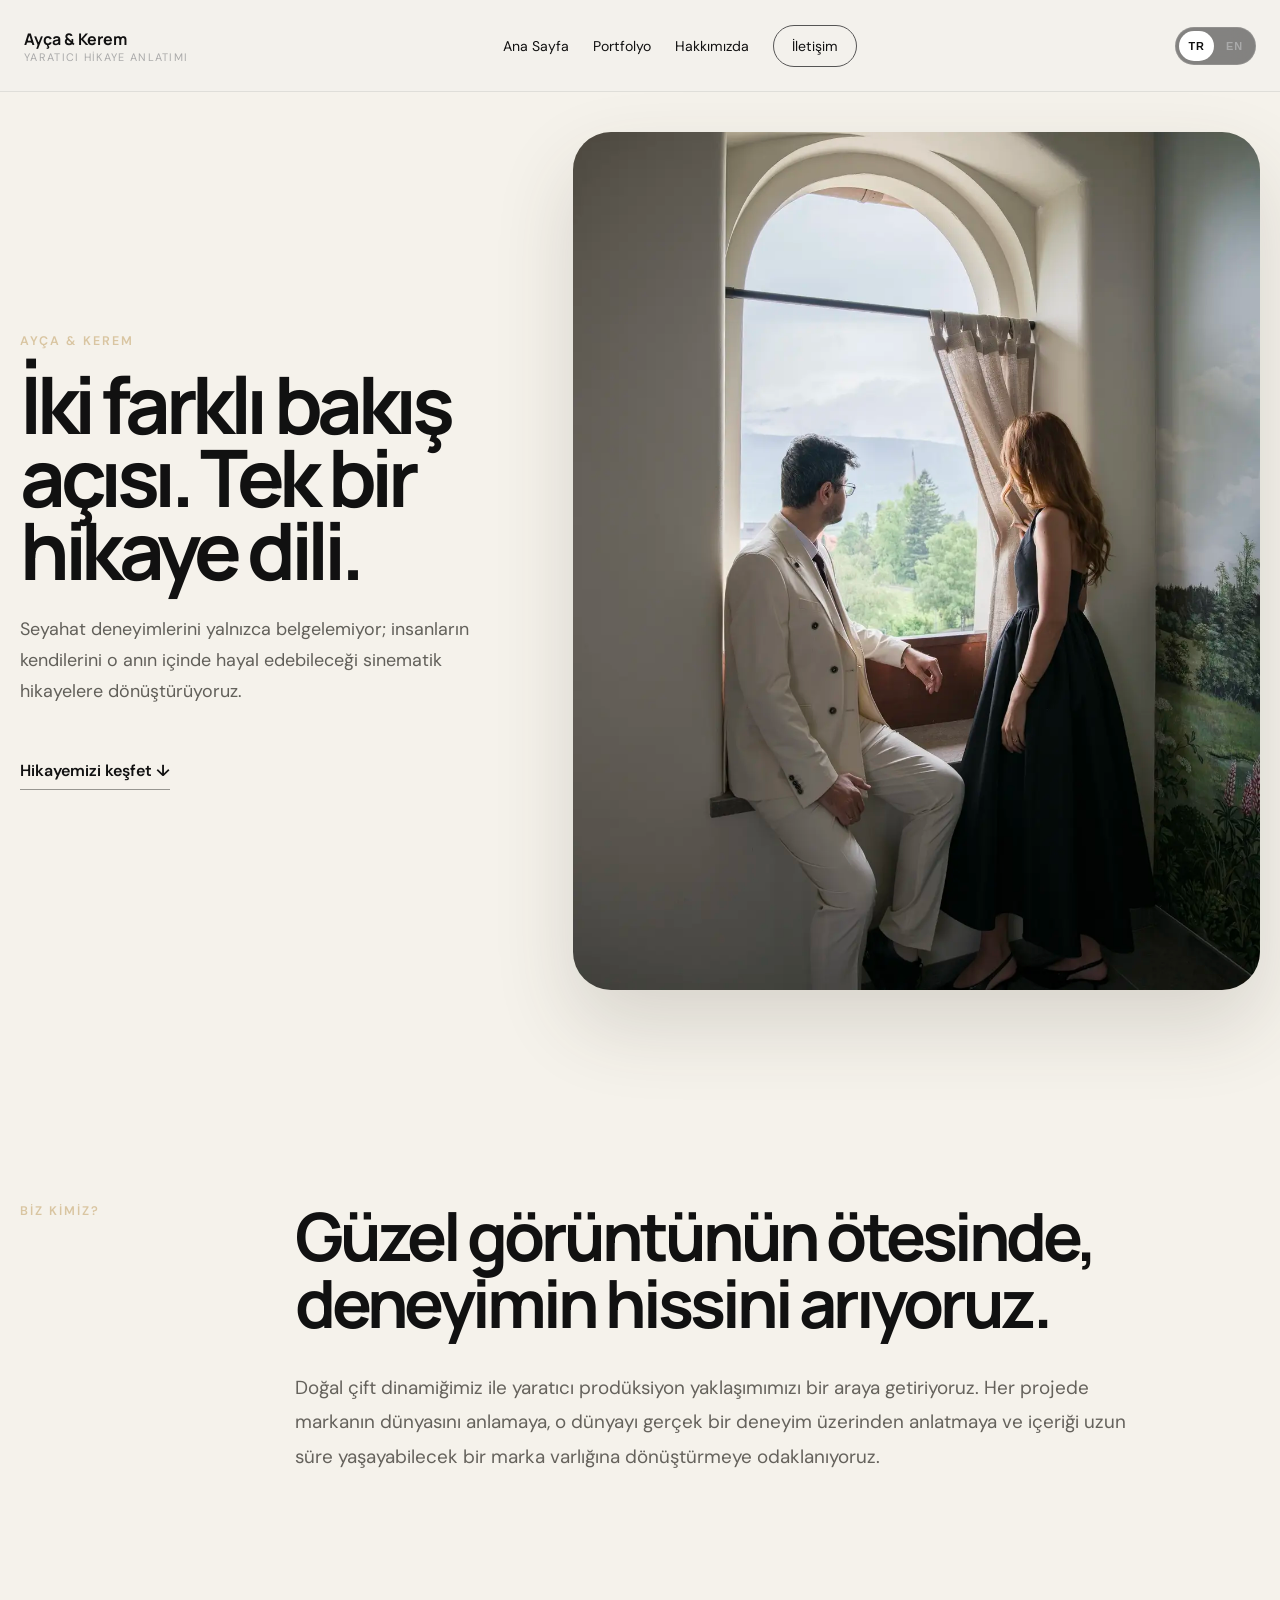
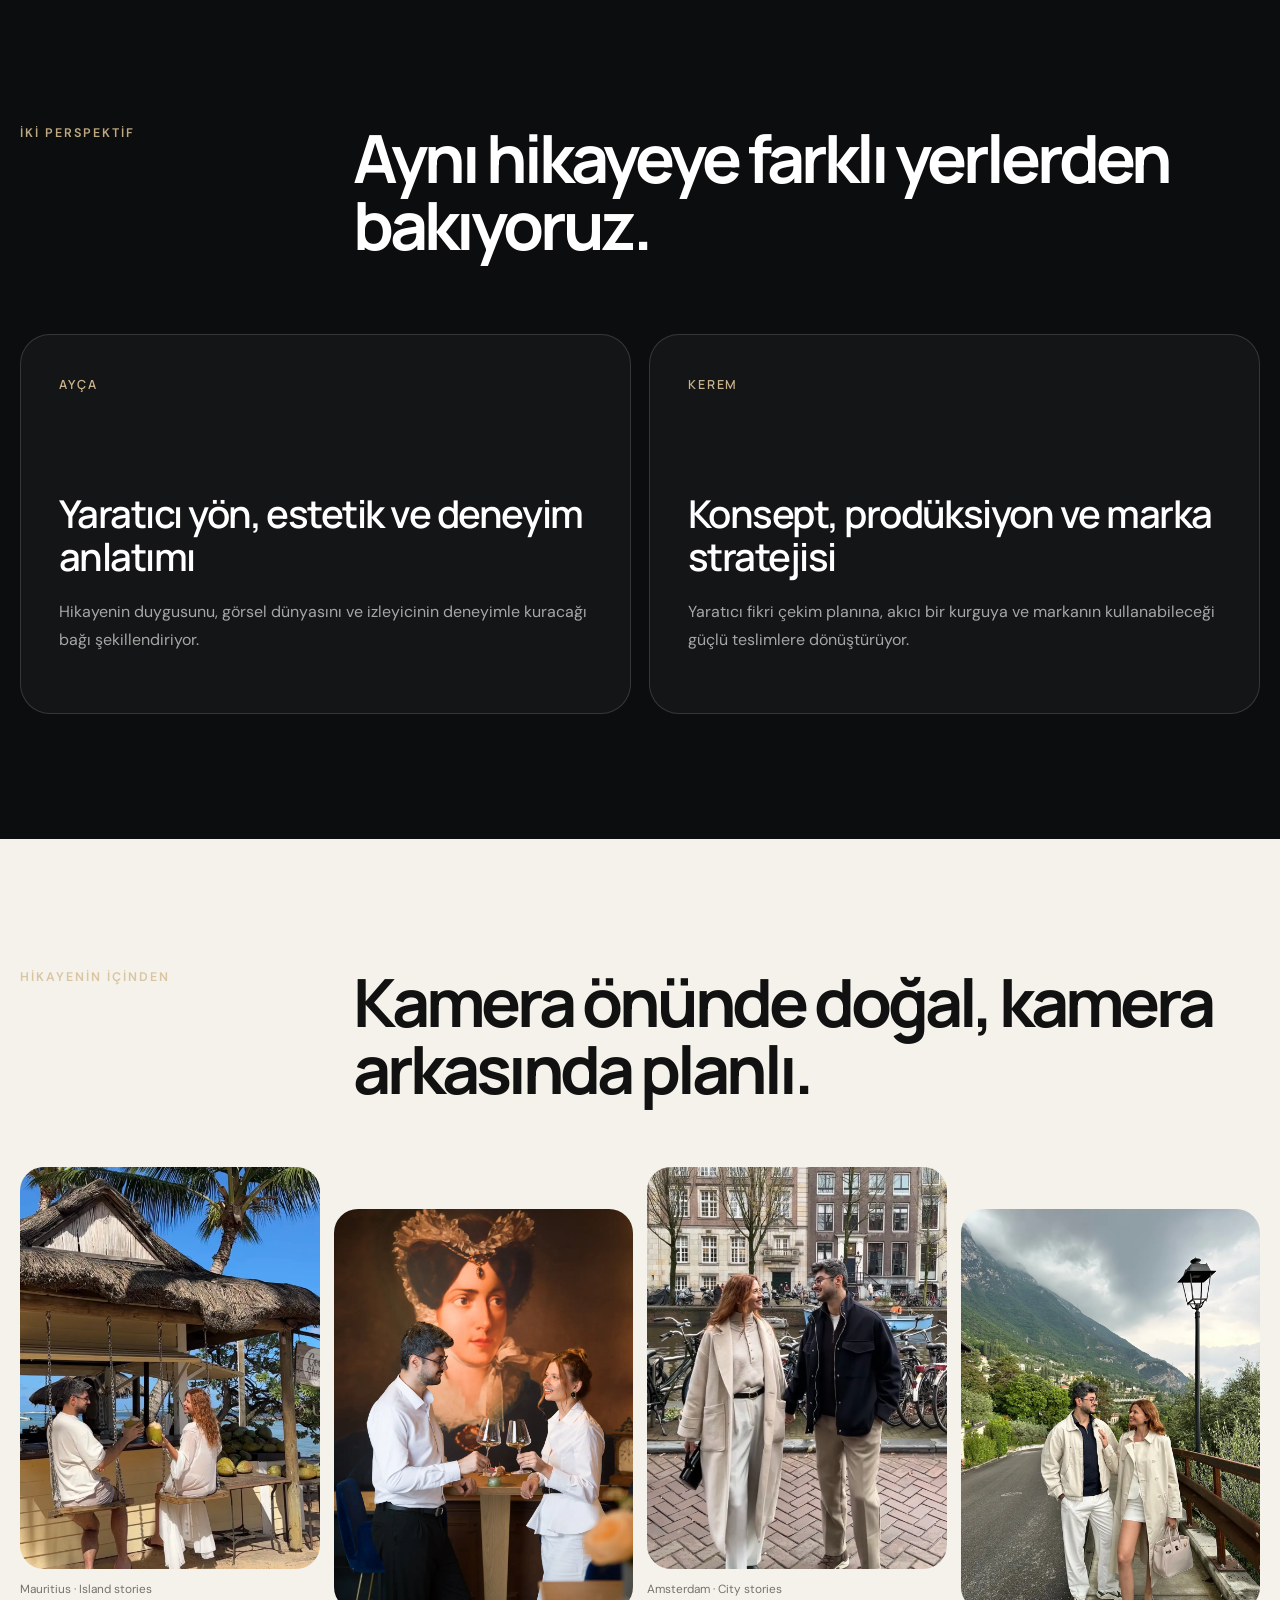
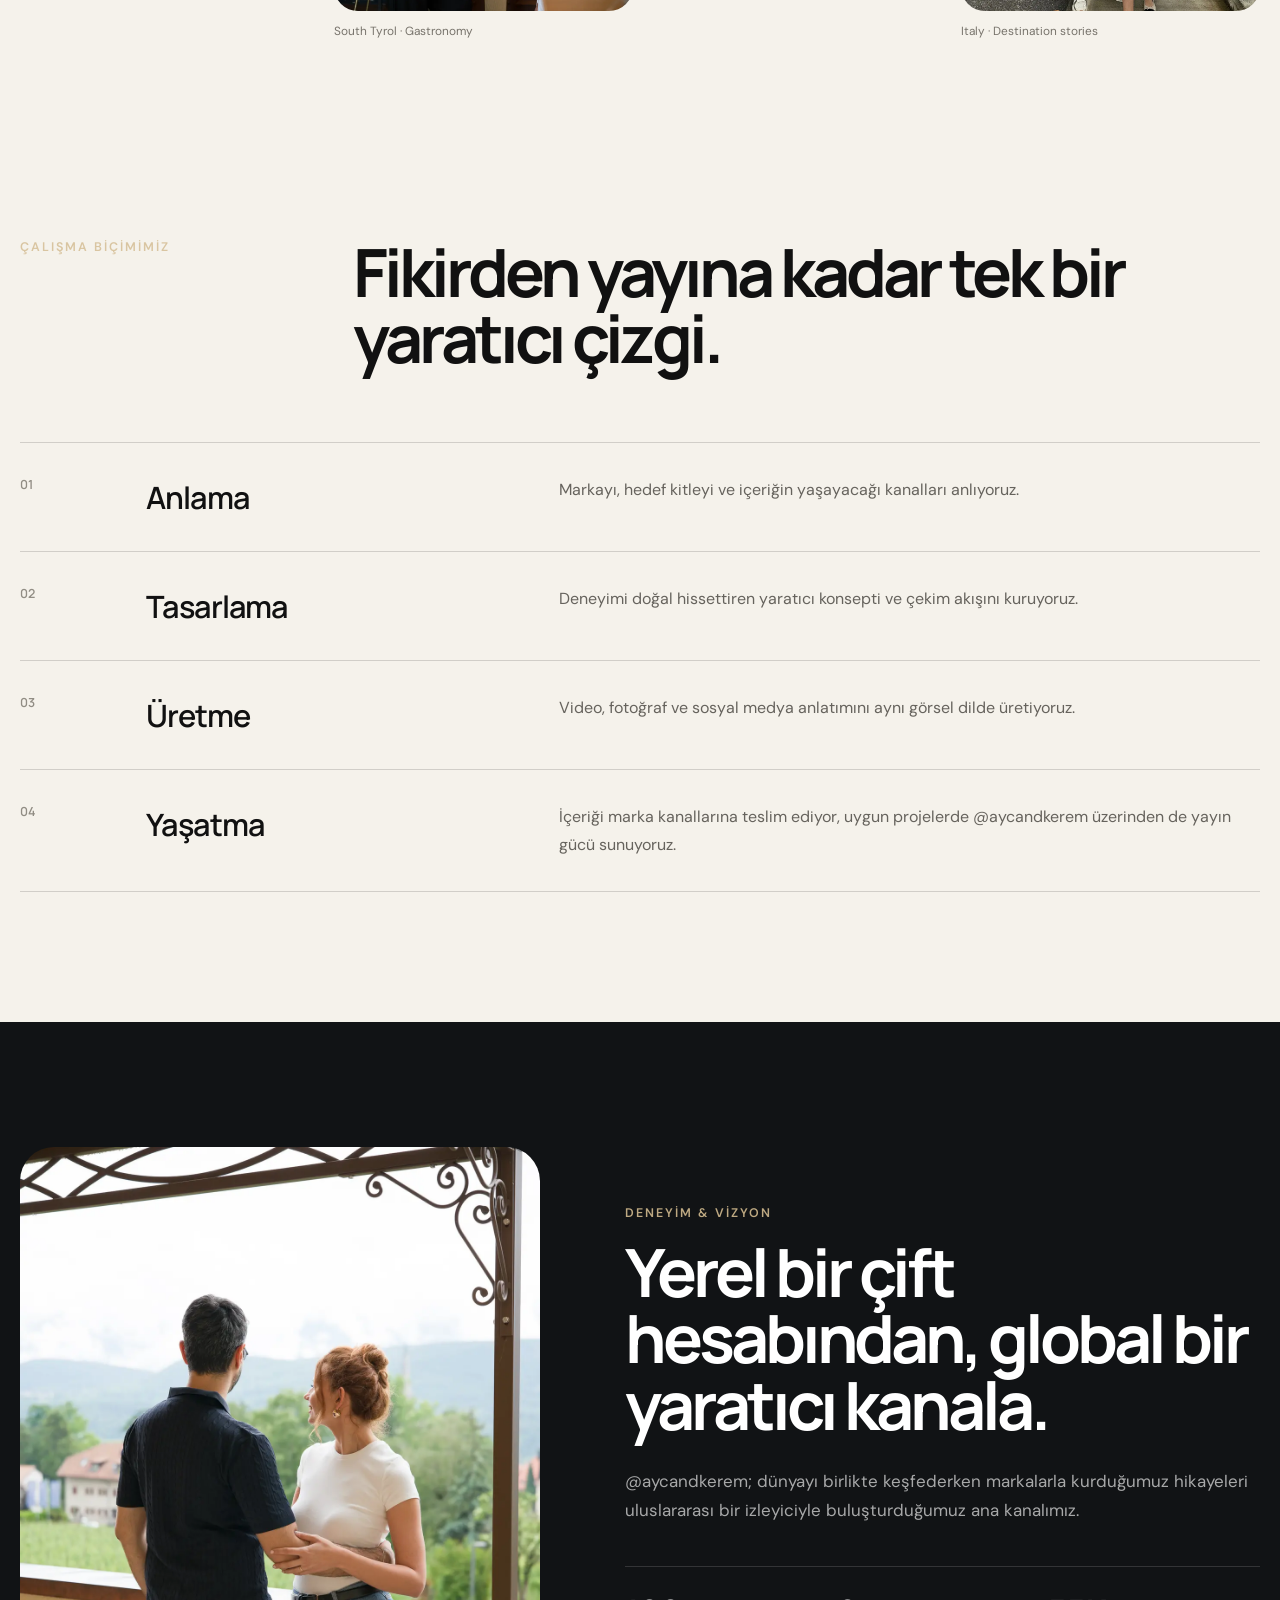
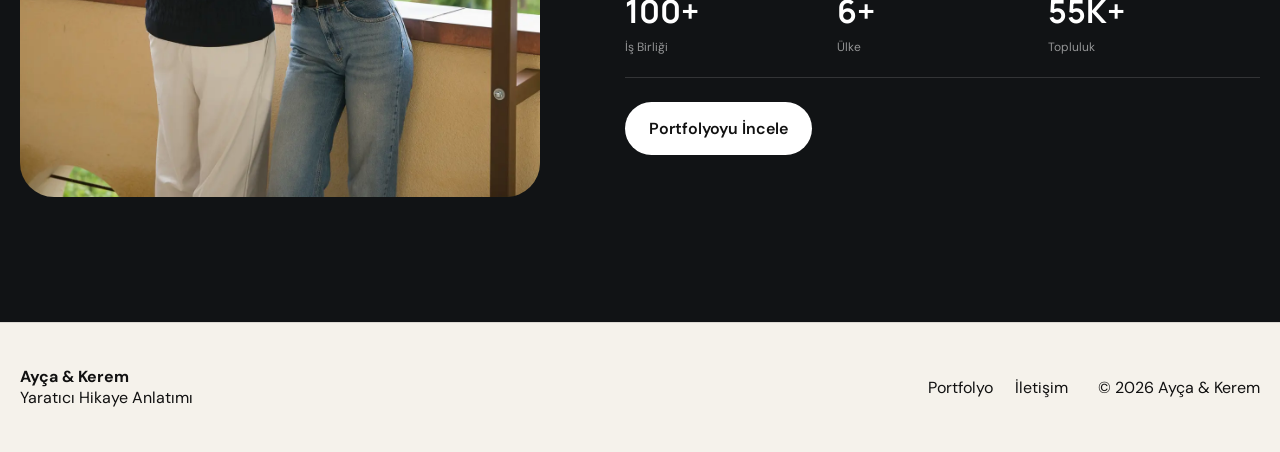
==== commit e8b0f13e: "V2: refresh about.html asset cache" ====
--- a/about.html
+++ b/about.html
@@ -8,8 +8,8 @@
 <link rel="preconnect" href="https://fonts.googleapis.com">
 <link rel="preconnect" href="https://fonts.gstatic.com" crossorigin>
 <link href="https://fonts.googleapis.com/css2?family=DM+Sans:wght@400;500;600&family=Manrope:wght@500;600;700;800&display=swap" rel="stylesheet">
-<link rel="stylesheet" href="style.css?v=20260727-4">
-<link rel="stylesheet" href="pages.css?v=20260727-4">
+<link rel="stylesheet" href="style.css?v=20260727-5">
+<link rel="stylesheet" href="pages.css?v=20260727-5">
 </head>
 <body class="subpage about-v2-page">
 <header class="site-header page-header" id="siteHeader">
@@ -90,6 +90,6 @@
 </main>
 
 <footer class="subpage-footer"><div class="container subpage-footer-inner"><div><strong>Ayça &amp; Kerem</strong><span data-tr="Yaratıcı Hikaye Anlatımı" data-en="Creative Storytelling">Yaratıcı Hikaye Anlatımı</span></div><nav><a href="portfolio.html" data-tr="Portfolyo" data-en="Portfolio">Portfolyo</a><a href="contact.html" data-tr="İletişim" data-en="Contact">İletişim</a></nav><p>© 2026 Ayça &amp; Kerem</p></div></footer>
-<script src="page-script.js?v=20260727-4"></script>
+<script src="page-script.js?v=20260727-5"></script>
 </body>
 </html>
--- a/pages.css
+++ b/pages.css
@@ -3,6 +3,12 @@
 .subpage{background:var(--page-bg);color:var(--page-ink)}
 .page-header{background:rgba(243,241,236,.88);color:#111;border-bottom:1px solid rgba(0,0,0,.08)}
 .page-header .brand,.page-header .main-nav a{color:#111}.page-header .menu-toggle span{background:#111}
+.page-header.theme-dark{background:rgba(10,10,11,.86);color:#fff;border-bottom-color:rgba(255,255,255,.12)}
+.page-header.theme-dark .brand,.page-header.theme-dark .main-nav a{color:#fff}
+.page-header.theme-dark .menu-toggle span{background:#fff}
+.page-header.theme-dark .language-switch{border-color:rgba(255,255,255,.35);background:rgba(255,255,255,.12)}
+.page-header.theme-dark .language-button{color:rgba(255,255,255,.62)}
+.page-header.theme-dark .language-button.active{background:#fff;color:#111}
 .subpage-hero{padding:180px 0 90px}.compact-hero .container{max-width:1100px}
 .subpage-hero h1,.map-intro h1{max-width:1000px;margin:18px 0 24px;font:700 clamp(3rem,7vw,7rem)/.96 Manrope,sans-serif;letter-spacing:-.065em}
 .subpage-hero p:not(.section-kicker),.map-intro>p:last-child{max-width:720px;font-size:1.15rem;line-height:1.7;color:var(--page-muted)}
@@ -49,6 +55,7 @@
 @media(max-width:820px){
  .subpage-hero{padding:135px 0 60px}.subpage-hero h1,.map-intro h1{font-size:clamp(2.65rem,12vw,4.8rem)}
  .page-header .main-nav{background:rgba(243,241,236,.98)}.page-header .main-nav a{color:#111}.page-header .menu-toggle{background:rgba(243,241,236,.8);border-color:rgba(0,0,0,.14)}
+ .page-header.theme-dark .main-nav{background:rgba(10,10,11,.98)}.page-header.theme-dark .main-nav a{color:#fff}.page-header.theme-dark .menu-toggle{background:rgba(10,10,11,.82);border-color:rgba(255,255,255,.2)}
  .case-grid{grid-template-columns:repeat(2,minmax(0,1fr));gap:12px}.case-copy{padding:15px}.case-copy h3{font-size:1rem}
  .case-play{width:48px;height:48px;font-size:.7rem}
  .split-hero,.editorial-grid,.contact-page-grid,.map-teaser{grid-template-columns:1fr;gap:35px}.split-hero img{height:470px}.process-grid{grid-template-columns:1fr}
@@ -175,7 +182,8 @@
 .portfolio-video-section .section-text{color:var(--muted)}
 .portfolio-video-section .portfolio-filters{margin-top:55px}
 .portfolio-phone-grid .portfolio-item[hidden]{display:none}
-.portfolio-phone-grid .phone-shell .case-play-large{right:16px;bottom:16px;width:52px;height:52px;font-size:.72rem}
+.portfolio-phone-grid .phone-shell .case-play-large{right:16px;bottom:16px;width:58px;height:58px;border:1px solid rgba(255,255,255,.66);background:rgba(8,8,9,.42);color:#fff;font-size:.7rem;backdrop-filter:blur(10px);box-shadow:0 10px 30px rgba(0,0,0,.22);transition:background .25s,color .25s,transform .25s}
+.portfolio-phone-grid .phone-shell .case-play-large:hover{background:#fff;color:#111;transform:scale(1.05)}
 .portfolio-phone-grid .portfolio-video{width:100%;height:100%;object-fit:cover;border-radius:34px}
 
 @media(max-width:820px){
@@ -212,7 +220,7 @@
 .portfolio-proof strong{font:700 1.9rem Manrope,sans-serif}
 .portfolio-proof span{margin-top:6px;color:#77736b;font-size:.78rem}
 .portfolio-intro-actions{display:flex;align-items:center;gap:23px;margin-top:34px}
-.intro-map-button{border:0;background:#171918;color:#fff;cursor:pointer}
+.intro-map-button,.intro-video-button{border:0;background:#171918;color:#fff;cursor:pointer}
 .intro-video-link{padding:10px 0;border-bottom:1px solid rgba(24,26,25,.4);font-weight:600}
 .portfolio-map-wrap{min-width:0}
 .map-view-tabs{display:flex;gap:7px;margin:0 0 11px;overflow:auto;scrollbar-width:none}
@@ -270,7 +278,8 @@
 .country-card-turkiye{--country-wash:#caa18a}.country-card-mauritius{--country-wash:#91b8b1}
 .country-card-italy{--country-wash:#a9bea7}.country-card-georgia{--country-wash:#d0b7a2}
 .country-card-austria{--country-wash:#c5b8b0}.country-card-france{--country-wash:#aebccc}
-.country-detail-panel{position:absolute;z-index:10;inset:12px;padding:32px;border:1px solid #ddd8ce;border-radius:22px;background:rgba(255,255,255,.98);color:#242724;overflow:auto;overscroll-behavior:contain;opacity:0;visibility:hidden;transform:translateY(18px) scale(.985);transition:opacity .35s,transform .45s cubic-bezier(.22,.8,.2,1),visibility .35s}
+.country-detail-panel{position:absolute;z-index:10;inset:12px;padding:32px;border:1px solid #ddd8ce;border-radius:22px;background:rgba(255,255,255,.98);color:#242724;overflow:hidden;overscroll-behavior:contain;opacity:0;visibility:hidden;transform:translateY(18px) scale(.985);transition:opacity .35s,transform .45s cubic-bezier(.22,.8,.2,1),visibility .35s}
+.country-detail-panel.has-overflow{overflow:auto}
 .country-detail-panel.open{opacity:1;visibility:visible;transform:none}
 .country-detail-panel .panel-close{color:#252a28;background:#f0eee8;border-color:#d8d4cb}
 .country-detail-panel .panel-kicker{color:#776a56}
@@ -339,3 +348,81 @@
   .country-detail-panel{inset:8px;padding:24px 18px;border-radius:18px}
   .country-detail-panel .country-projects{grid-template-columns:1fr}
 }
+
+/* About V2 editorial */
+.about-v2-page{background:#f5f2eb}
+.about-editorial-hero{padding:132px 0 88px}
+.about-editorial-grid{display:grid;grid-template-columns:minmax(360px,.82fr) minmax(480px,1.18fr);gap:76px;align-items:center}
+.about-editorial-copy h1{max-width:710px;margin:14px 0 28px;font:700 clamp(3.3rem,6.2vw,6.9rem)/.92 Manrope,sans-serif;letter-spacing:-.068em}
+.about-editorial-copy>p:not(.section-kicker){max-width:600px;color:#62605a;font-size:1.12rem;line-height:1.75}
+.about-editorial-copy>a{display:inline-block;margin-top:34px;padding-bottom:8px;border-bottom:1px solid rgba(20,22,21,.42);font-weight:600}
+.about-hero-photo{margin:0;aspect-ratio:4/5;overflow:hidden;border-radius:38px;background:#d8d4ca;box-shadow:0 35px 80px rgba(65,57,45,.16)}
+.about-hero-photo img,.about-photo-grid img,.about-proof-section figure img{width:100%;height:100%;object-fit:cover}
+.about-manifesto{padding:125px 0}
+.about-manifesto-grid{display:grid;grid-template-columns:.35fr 1.65fr;gap:70px}
+.about-manifesto h2,.about-gallery-heading h2,.about-process-intro h2,.about-roles-heading h2,.about-proof-copy h2{margin:0;font:700 clamp(2.7rem,5.2vw,5.6rem)/1 Manrope,sans-serif;letter-spacing:-.06em}
+.about-manifesto h2{max-width:1050px}
+.about-manifesto-grid>div>p{max-width:850px;margin:34px 0 0;color:#65625c;font-size:1.18rem;line-height:1.85}
+.about-roles{padding:125px 0;background:#0c0d0e;color:#fff}
+.about-roles .section-kicker,.about-proof-section .section-kicker{color:#bea982}
+.about-roles-heading{display:grid;grid-template-columns:.45fr 1.55fr;gap:70px;align-items:start}
+.about-roles-heading h2{max-width:980px}
+.about-role-grid{display:grid;grid-template-columns:1fr 1fr;gap:18px;margin-top:76px}
+.about-role-grid article{min-height:380px;padding:38px;border:1px solid rgba(255,255,255,.14);border-radius:30px;background:rgba(255,255,255,.035)}
+.about-role-grid span{color:#c8b28c;font:600 .78rem Manrope,sans-serif;text-transform:uppercase;letter-spacing:.15em}
+.about-role-grid h3{max-width:570px;margin:98px 0 20px;font:600 clamp(1.7rem,3vw,3rem)/1.12 Manrope,sans-serif;letter-spacing:-.04em}
+.about-role-grid p{max-width:580px;color:rgba(255,255,255,.62);line-height:1.75}
+.about-gallery-section{padding:130px 0}
+.about-gallery-heading{display:grid;grid-template-columns:.45fr 1.55fr;gap:70px;margin-bottom:64px}
+.about-gallery-heading h2{max-width:1000px}
+.about-photo-grid{display:grid;grid-template-columns:repeat(4,1fr);gap:14px}
+.about-photo-grid figure{margin:0}
+.about-photo-grid img{display:block;aspect-ratio:4/5;border-radius:24px}
+.about-photo-grid figure:nth-child(even){transform:translateY(42px)}
+.about-photo-grid figcaption{margin-top:12px;color:#77736b;font-size:.74rem}
+.about-process-v2{padding:140px 0 130px}
+.about-process-intro{display:grid;grid-template-columns:.45fr 1.55fr;gap:70px;margin-bottom:70px}
+.about-process-intro h2{max-width:900px}
+.about-process-list{border-top:1px solid rgba(20,22,21,.16)}
+.about-process-list article{display:grid;grid-template-columns:90px .7fr 1.3fr;gap:36px;padding:33px 0;border-bottom:1px solid rgba(20,22,21,.16);align-items:start}
+.about-process-list b{color:#918d84;font:600 .78rem Manrope,sans-serif}
+.about-process-list h3{margin:0;font:600 clamp(1.45rem,2.4vw,2.3rem) Manrope,sans-serif;letter-spacing:-.035em}
+.about-process-list p{max-width:700px;margin:0;color:#66635d;line-height:1.72}
+.about-proof-section{padding:125px 0;background:#111315;color:#fff}
+.about-proof-grid{display:grid;grid-template-columns:minmax(390px,.9fr) minmax(500px,1.1fr);gap:85px;align-items:center}
+.about-proof-section figure{margin:0;aspect-ratio:4/5;overflow:hidden;border-radius:34px}
+.about-proof-copy h2{margin:14px 0 28px}
+.about-proof-copy>p:not(.section-kicker){max-width:700px;color:rgba(255,255,255,.63);font-size:1.06rem;line-height:1.75}
+.about-proof-stats{display:grid;grid-template-columns:repeat(3,1fr);margin:40px 0;border-block:1px solid rgba(255,255,255,.14)}
+.about-proof-stats div{padding:22px 10px 22px 0}
+.about-proof-stats strong,.about-proof-stats span{display:block}
+.about-proof-stats strong{font:700 2rem Manrope,sans-serif}.about-proof-stats span{margin-top:6px;color:rgba(255,255,255,.55);font-size:.75rem}
+
+@media(max-width:1050px){
+  .about-editorial-grid,.about-proof-grid{grid-template-columns:1fr 1fr;gap:45px}
+  .about-photo-grid{grid-template-columns:repeat(2,1fr);gap:42px 14px}
+  .about-photo-grid figure:nth-child(even){transform:none}
+}
+@media(max-width:820px){
+  .about-editorial-hero{padding:112px 0 75px}
+  .about-editorial-grid,.about-proof-grid{grid-template-columns:1fr;gap:42px}
+  .about-editorial-copy h1{font-size:clamp(3rem,13vw,5.2rem)}
+  .about-hero-photo{width:min(100%,620px)}
+  .about-manifesto,.about-roles,.about-gallery-section,.about-process-v2,.about-proof-section{padding:90px 0}
+  .about-manifesto-grid,.about-roles-heading,.about-gallery-heading,.about-process-intro{grid-template-columns:1fr;gap:22px}
+  .about-role-grid{grid-template-columns:1fr;margin-top:48px}
+  .about-role-grid article{min-height:320px}
+  .about-process-list article{grid-template-columns:55px 1fr}
+  .about-process-list p{grid-column:2}
+  .about-proof-section figure{width:min(100%,620px)}
+}
+@media(max-width:520px){
+  .portfolio-phone-grid .phone-shell .case-play-large{width:48px;height:48px}
+  .about-photo-grid{grid-template-columns:1fr 1fr;gap:30px 10px}
+  .about-photo-grid img{border-radius:17px}
+  .about-photo-grid figcaption{font-size:.66rem}
+  .about-role-grid article{padding:28px}
+  .about-role-grid h3{margin-top:68px}
+  .about-process-list article{gap:18px;padding:27px 0}
+  .about-proof-stats strong{font-size:1.55rem}
+}
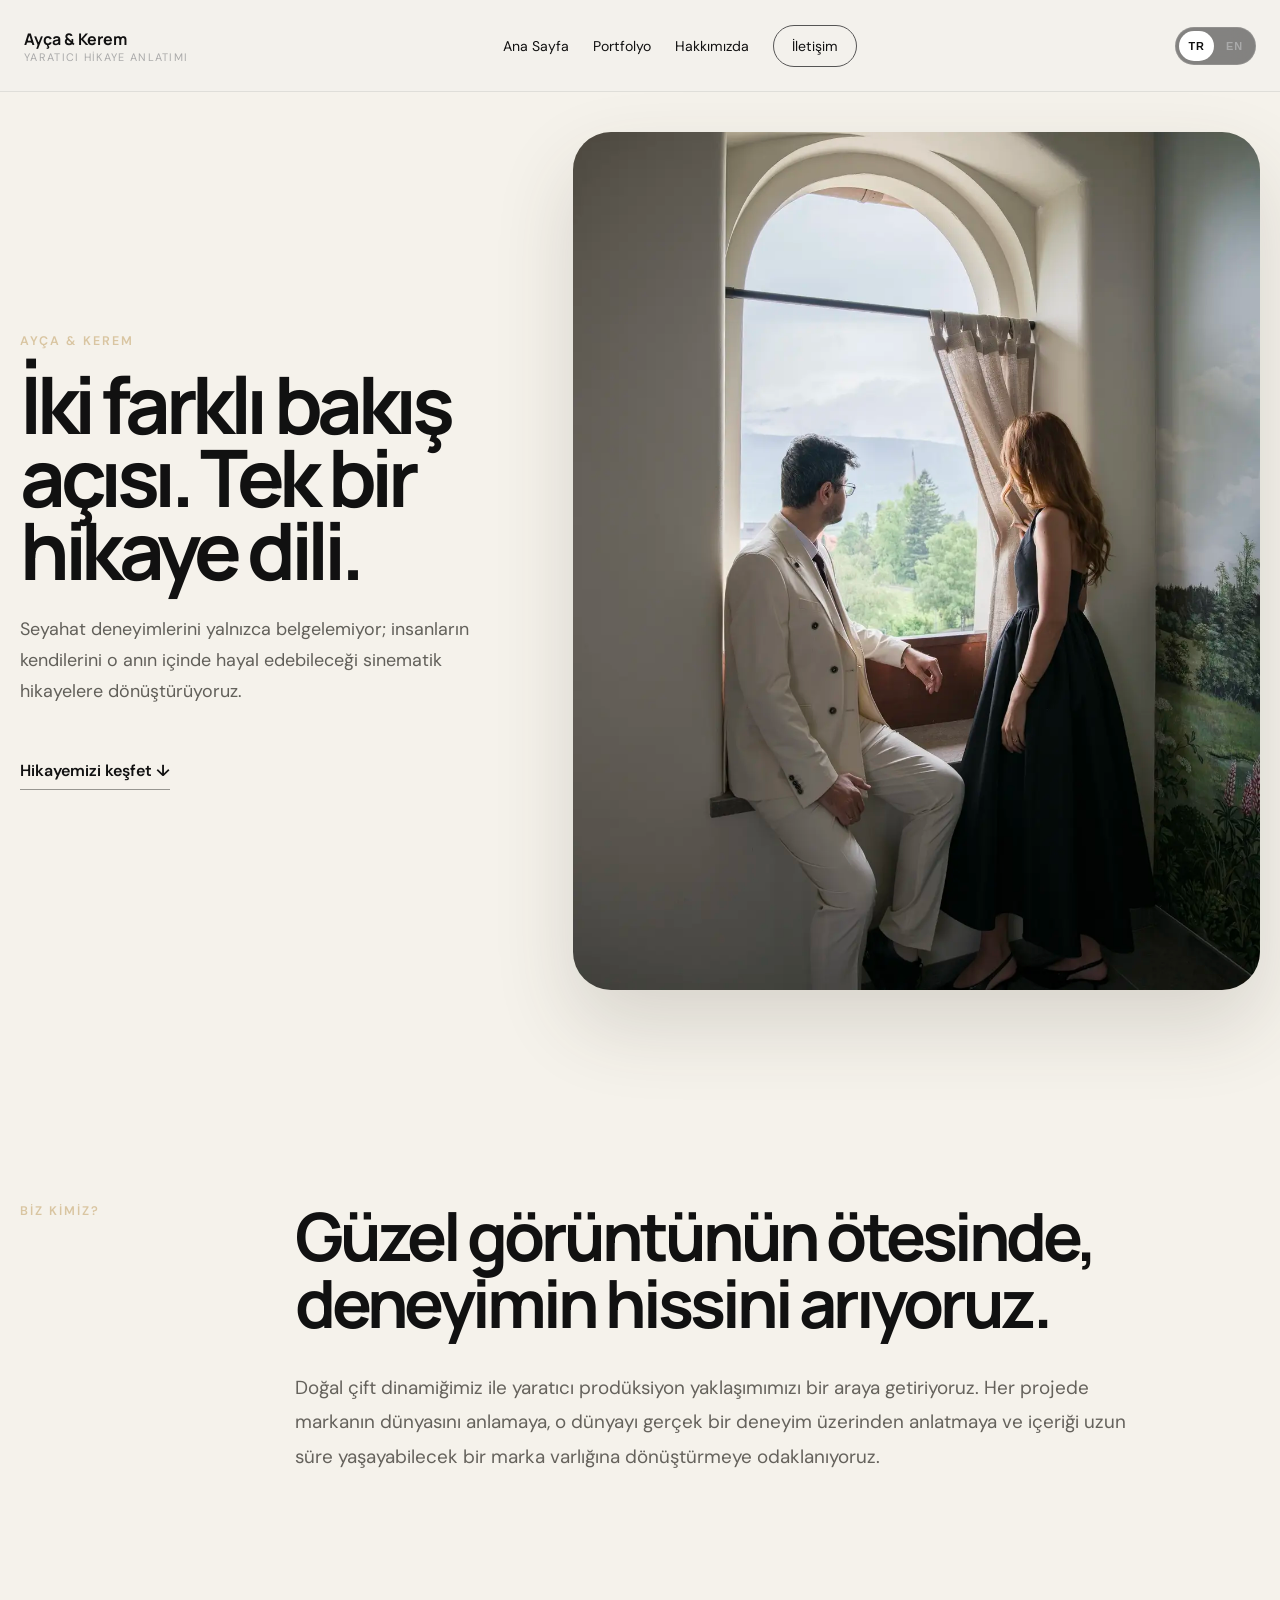
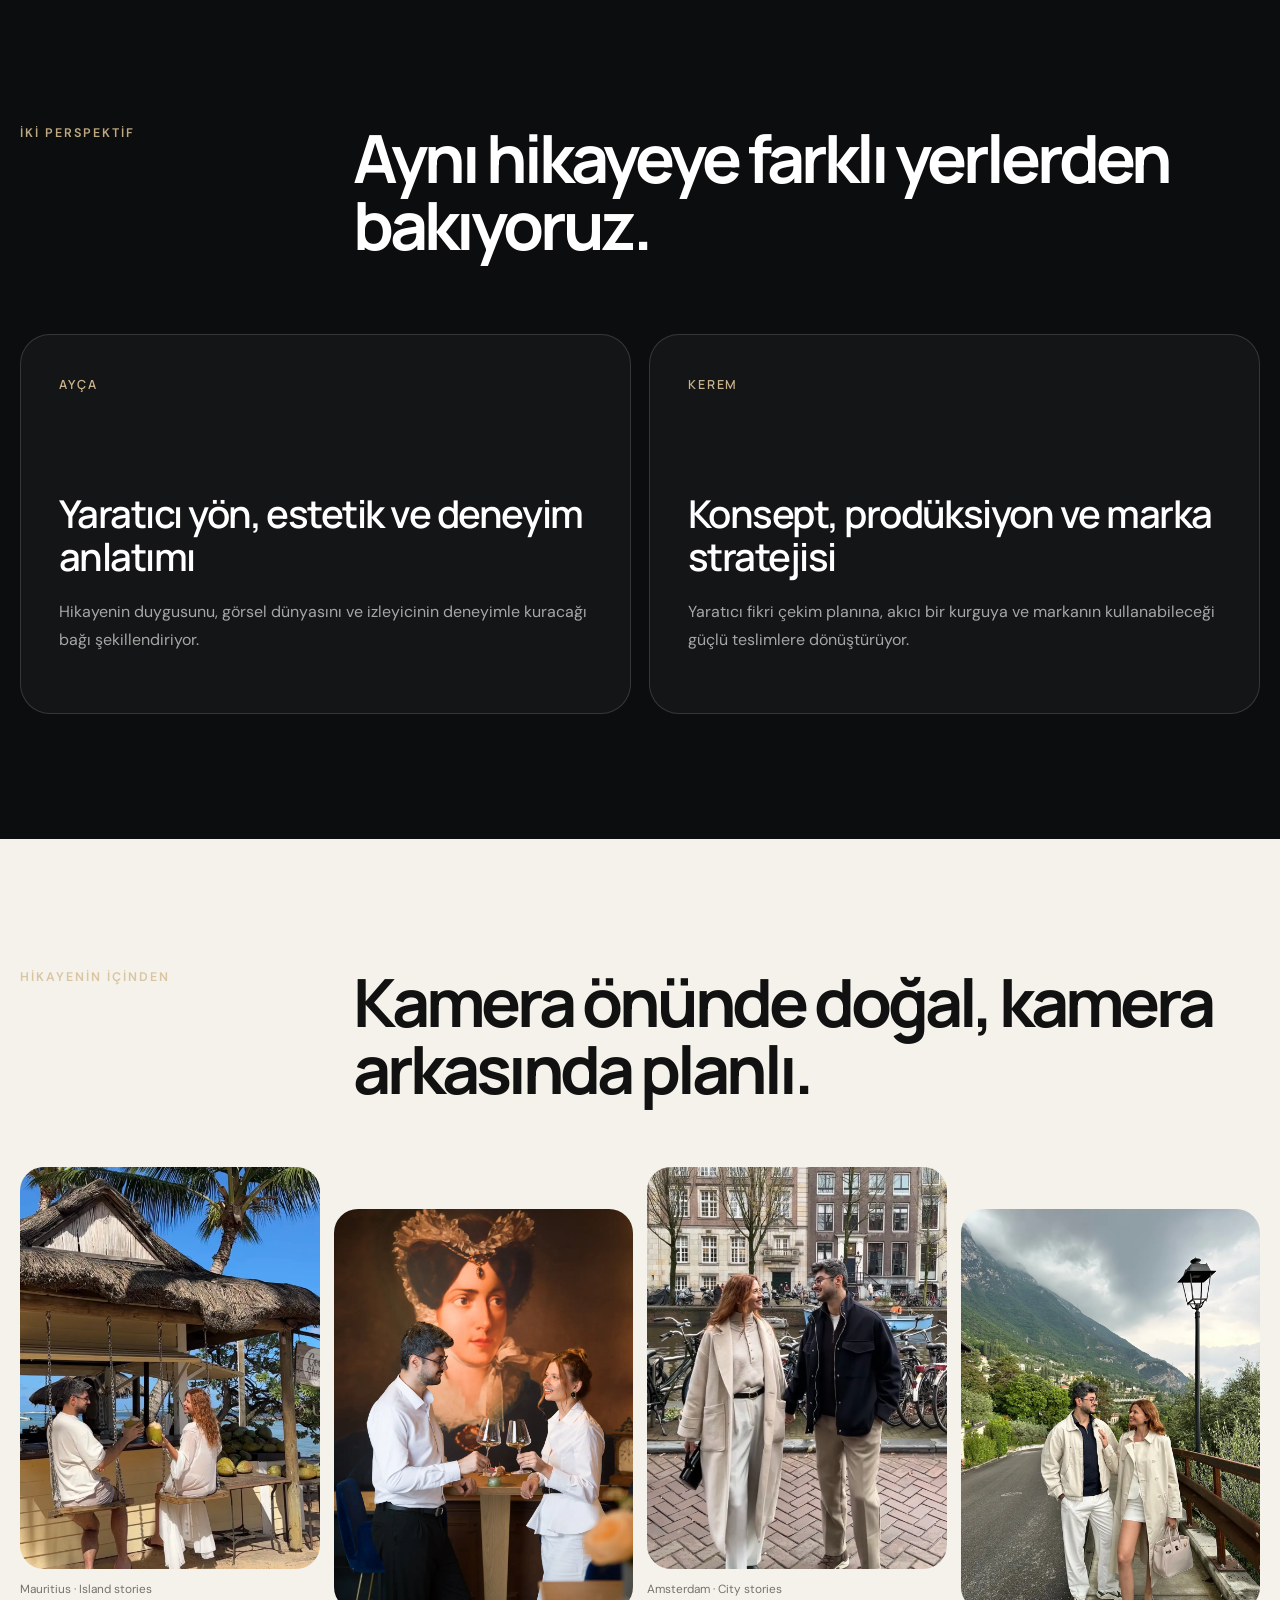
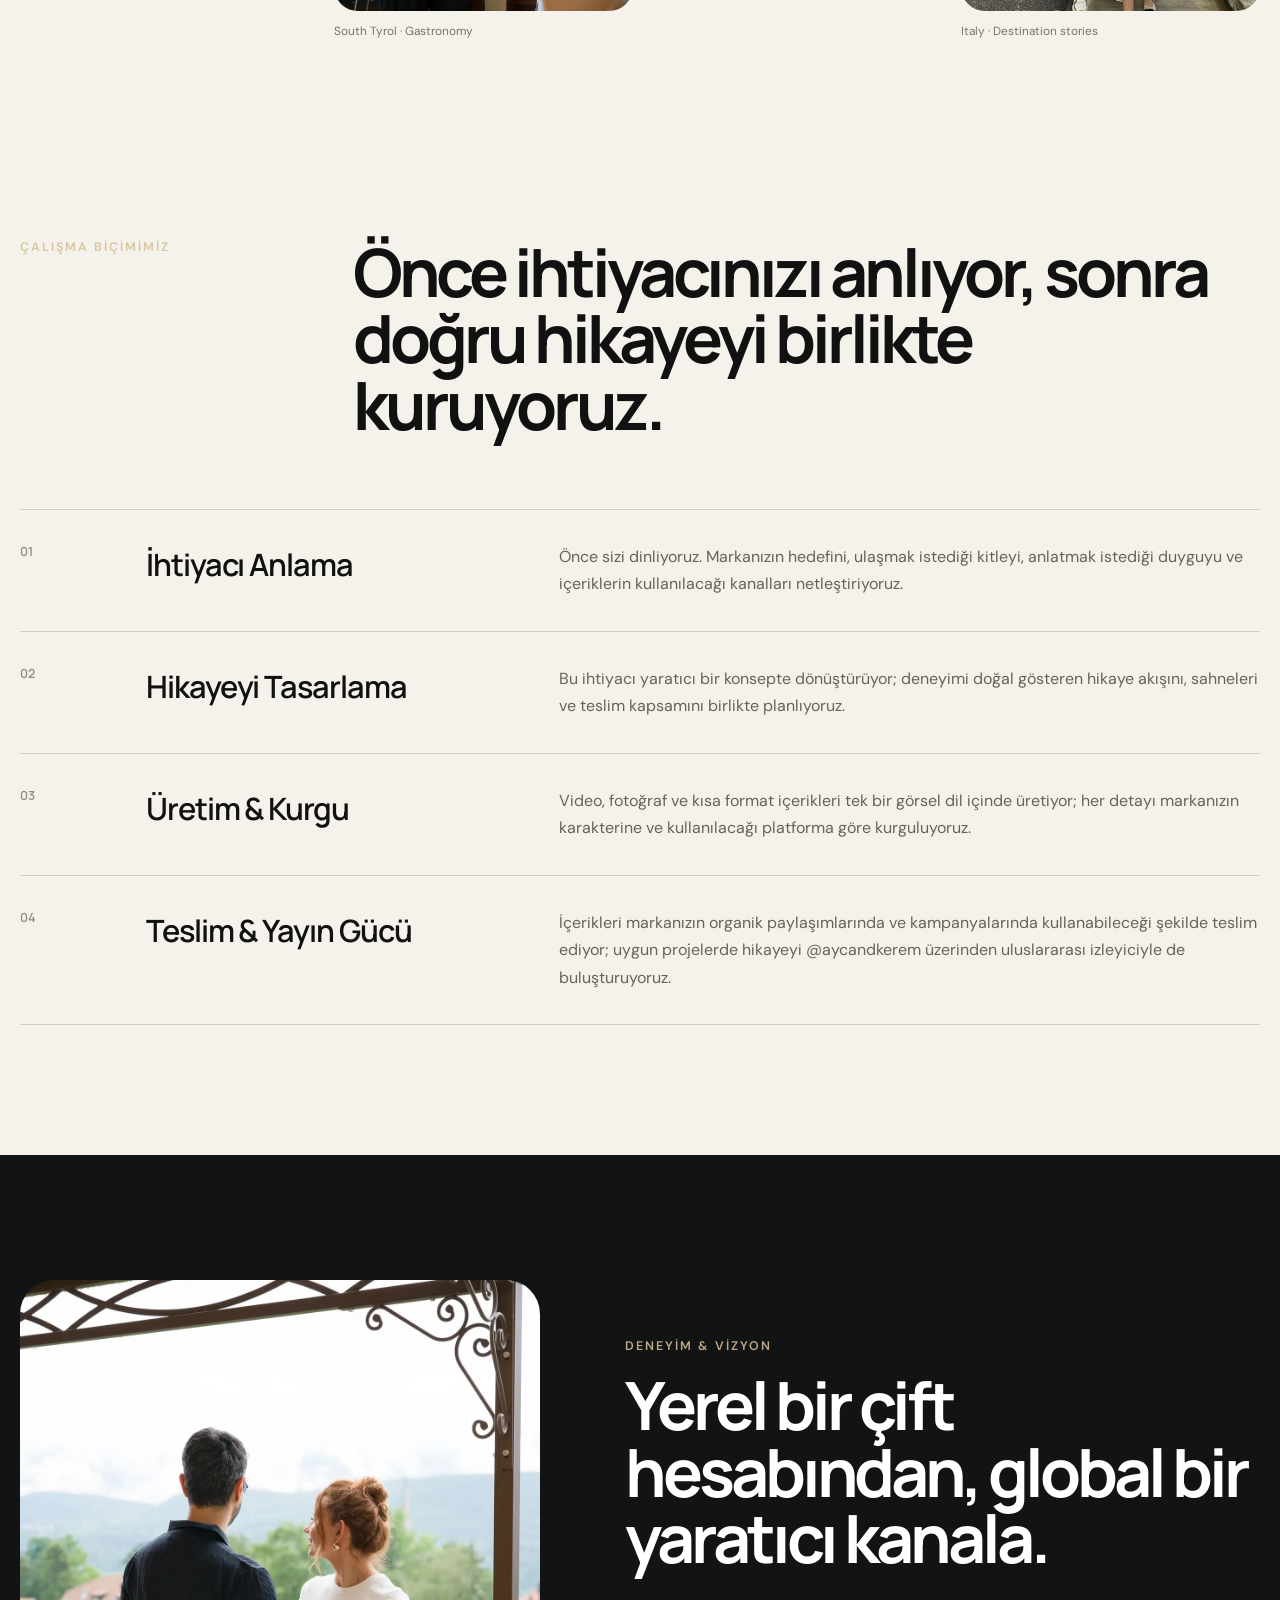
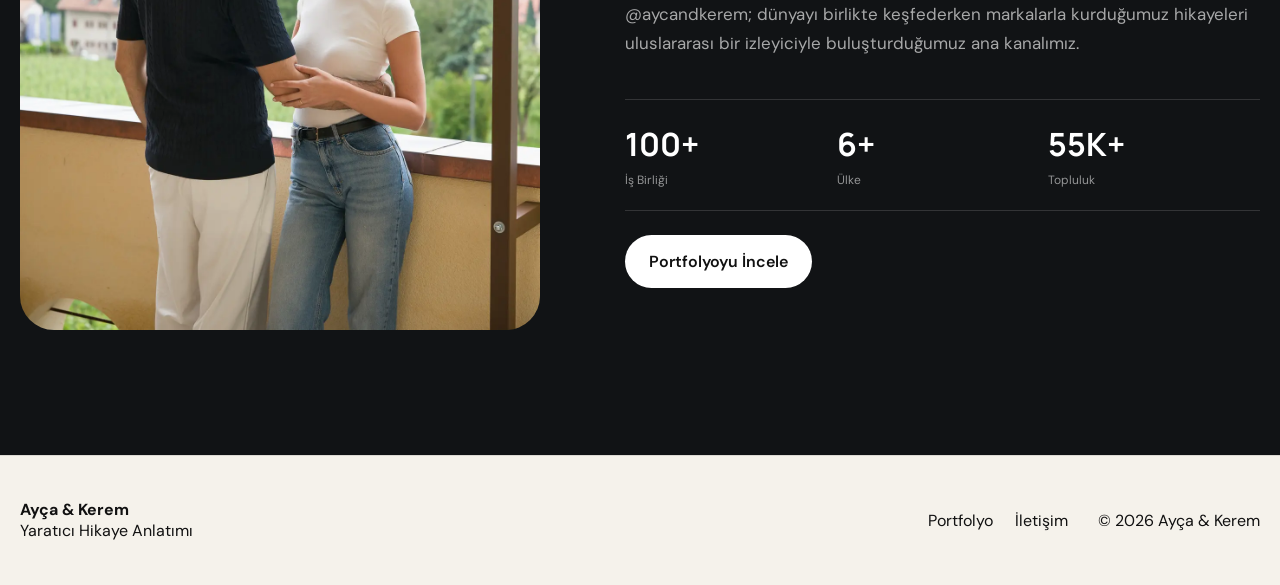
==== commit 75811ef1: "V2: refine about page and unify navigation" ====
--- a/about.html
+++ b/about.html
@@ -8,8 +8,8 @@
 <link rel="preconnect" href="https://fonts.googleapis.com">
 <link rel="preconnect" href="https://fonts.gstatic.com" crossorigin>
 <link href="https://fonts.googleapis.com/css2?family=DM+Sans:wght@400;500;600&family=Manrope:wght@500;600;700;800&display=swap" rel="stylesheet">
-<link rel="stylesheet" href="style.css?v=20260727-5">
-<link rel="stylesheet" href="pages.css?v=20260727-5">
+<link rel="stylesheet" href="style.css?v=20260728-1">
+<link rel="stylesheet" href="pages.css?v=20260728-1">
 </head>
 <body class="subpage about-v2-page">
 <header class="site-header page-header" id="siteHeader">
@@ -71,12 +71,12 @@
 
 <section class="about-process-v2" data-header-theme="light">
   <div class="container">
-    <div class="about-process-intro"><p class="section-kicker" data-tr="Çalışma Biçimimiz" data-en="How We Work">Çalışma Biçimimiz</p><h2 data-tr="Fikirden yayına kadar tek bir yaratıcı çizgi." data-en="One creative thread from idea to publication.">Fikirden yayına kadar tek bir yaratıcı çizgi.</h2></div>
+    <div class="about-process-intro"><p class="section-kicker" data-tr="Çalışma Biçimimiz" data-en="How We Work">Çalışma Biçimimiz</p><h2 data-tr="Önce ihtiyacınızı anlıyor, sonra doğru hikayeyi birlikte kuruyoruz." data-en="First we understand your needs, then build the right story together.">Önce ihtiyacınızı anlıyor, sonra doğru hikayeyi birlikte kuruyoruz.</h2></div>
     <div class="about-process-list">
-      <article><b>01</b><h3 data-tr="Anlama" data-en="Understand">Anlama</h3><p data-tr="Markayı, hedef kitleyi ve içeriğin yaşayacağı kanalları anlıyoruz." data-en="We understand the brand, its audience and the channels where the content will live.">Markayı, hedef kitleyi ve içeriğin yaşayacağı kanalları anlıyoruz.</p></article>
-      <article><b>02</b><h3 data-tr="Tasarlama" data-en="Design">Tasarlama</h3><p data-tr="Deneyimi doğal hissettiren yaratıcı konsepti ve çekim akışını kuruyoruz." data-en="We design the creative concept and shoot flow that makes the experience feel natural.">Deneyimi doğal hissettiren yaratıcı konsepti ve çekim akışını kuruyoruz.</p></article>
-      <article><b>03</b><h3 data-tr="Üretme" data-en="Create">Üretme</h3><p data-tr="Video, fotoğraf ve sosyal medya anlatımını aynı görsel dilde üretiyoruz." data-en="We create video, photography and social storytelling in one cohesive visual language.">Video, fotoğraf ve sosyal medya anlatımını aynı görsel dilde üretiyoruz.</p></article>
-      <article><b>04</b><h3 data-tr="Yaşatma" data-en="Publish">Yaşatma</h3><p data-tr="İçeriği marka kanallarına teslim ediyor, uygun projelerde @aycandkerem üzerinden de yayın gücü sunuyoruz." data-en="We deliver content for brand channels and, for selected projects, extend its reach through @aycandkerem.">İçeriği marka kanallarına teslim ediyor, uygun projelerde @aycandkerem üzerinden de yayın gücü sunuyoruz.</p></article>
+      <article><b>01</b><h3 data-tr="İhtiyacı Anlama" data-en="Understanding the Need">İhtiyacı Anlama</h3><p data-tr="Önce sizi dinliyoruz. Markanızın hedefini, ulaşmak istediği kitleyi, anlatmak istediği duyguyu ve içeriklerin kullanılacağı kanalları netleştiriyoruz." data-en="We begin by listening. We clarify your brand goals, audience, desired emotion and the channels where the content will be used.">Önce sizi dinliyoruz. Markanızın hedefini, ulaşmak istediği kitleyi, anlatmak istediği duyguyu ve içeriklerin kullanılacağı kanalları netleştiriyoruz.</p></article>
+      <article><b>02</b><h3 data-tr="Hikayeyi Tasarlama" data-en="Designing the Story">Hikayeyi Tasarlama</h3><p data-tr="Bu ihtiyacı yaratıcı bir konsepte dönüştürüyor; deneyimi doğal gösteren hikaye akışını, sahneleri ve teslim kapsamını birlikte planlıyoruz." data-en="We turn those needs into a creative concept and plan the narrative, scenes and deliverables that make the experience feel natural.">Bu ihtiyacı yaratıcı bir konsepte dönüştürüyor; deneyimi doğal gösteren hikaye akışını, sahneleri ve teslim kapsamını birlikte planlıyoruz.</p></article>
+      <article><b>03</b><h3 data-tr="Üretim & Kurgu" data-en="Production & Editing">Üretim & Kurgu</h3><p data-tr="Video, fotoğraf ve kısa format içerikleri tek bir görsel dil içinde üretiyor; her detayı markanızın karakterine ve kullanılacağı platforma göre kurguluyoruz." data-en="We produce video, photography and short-form content in one visual language, shaping every detail around your brand and platform.">Video, fotoğraf ve kısa format içerikleri tek bir görsel dil içinde üretiyor; her detayı markanızın karakterine ve kullanılacağı platforma göre kurguluyoruz.</p></article>
+      <article><b>04</b><h3 data-tr="Teslim & Yayın Gücü" data-en="Delivery & Distribution">Teslim & Yayın Gücü</h3><p data-tr="İçerikleri markanızın organik paylaşımlarında ve kampanyalarında kullanabileceği şekilde teslim ediyor; uygun projelerde hikayeyi @aycandkerem üzerinden uluslararası izleyiciyle de buluşturuyoruz." data-en="We deliver content ready for your organic channels and campaigns and, for selected projects, bring the story to an international audience through @aycandkerem.">İçerikleri markanızın organik paylaşımlarında ve kampanyalarında kullanabileceği şekilde teslim ediyor; uygun projelerde hikayeyi @aycandkerem üzerinden uluslararası izleyiciyle de buluşturuyoruz.</p></article>
     </div>
   </div>
 </section>
@@ -90,6 +90,6 @@
 </main>
 
 <footer class="subpage-footer"><div class="container subpage-footer-inner"><div><strong>Ayça &amp; Kerem</strong><span data-tr="Yaratıcı Hikaye Anlatımı" data-en="Creative Storytelling">Yaratıcı Hikaye Anlatımı</span></div><nav><a href="portfolio.html" data-tr="Portfolyo" data-en="Portfolio">Portfolyo</a><a href="contact.html" data-tr="İletişim" data-en="Contact">İletişim</a></nav><p>© 2026 Ayça &amp; Kerem</p></div></footer>
-<script src="page-script.js?v=20260727-5"></script>
+<script src="page-script.js?v=20260728-1"></script>
 </body>
 </html>
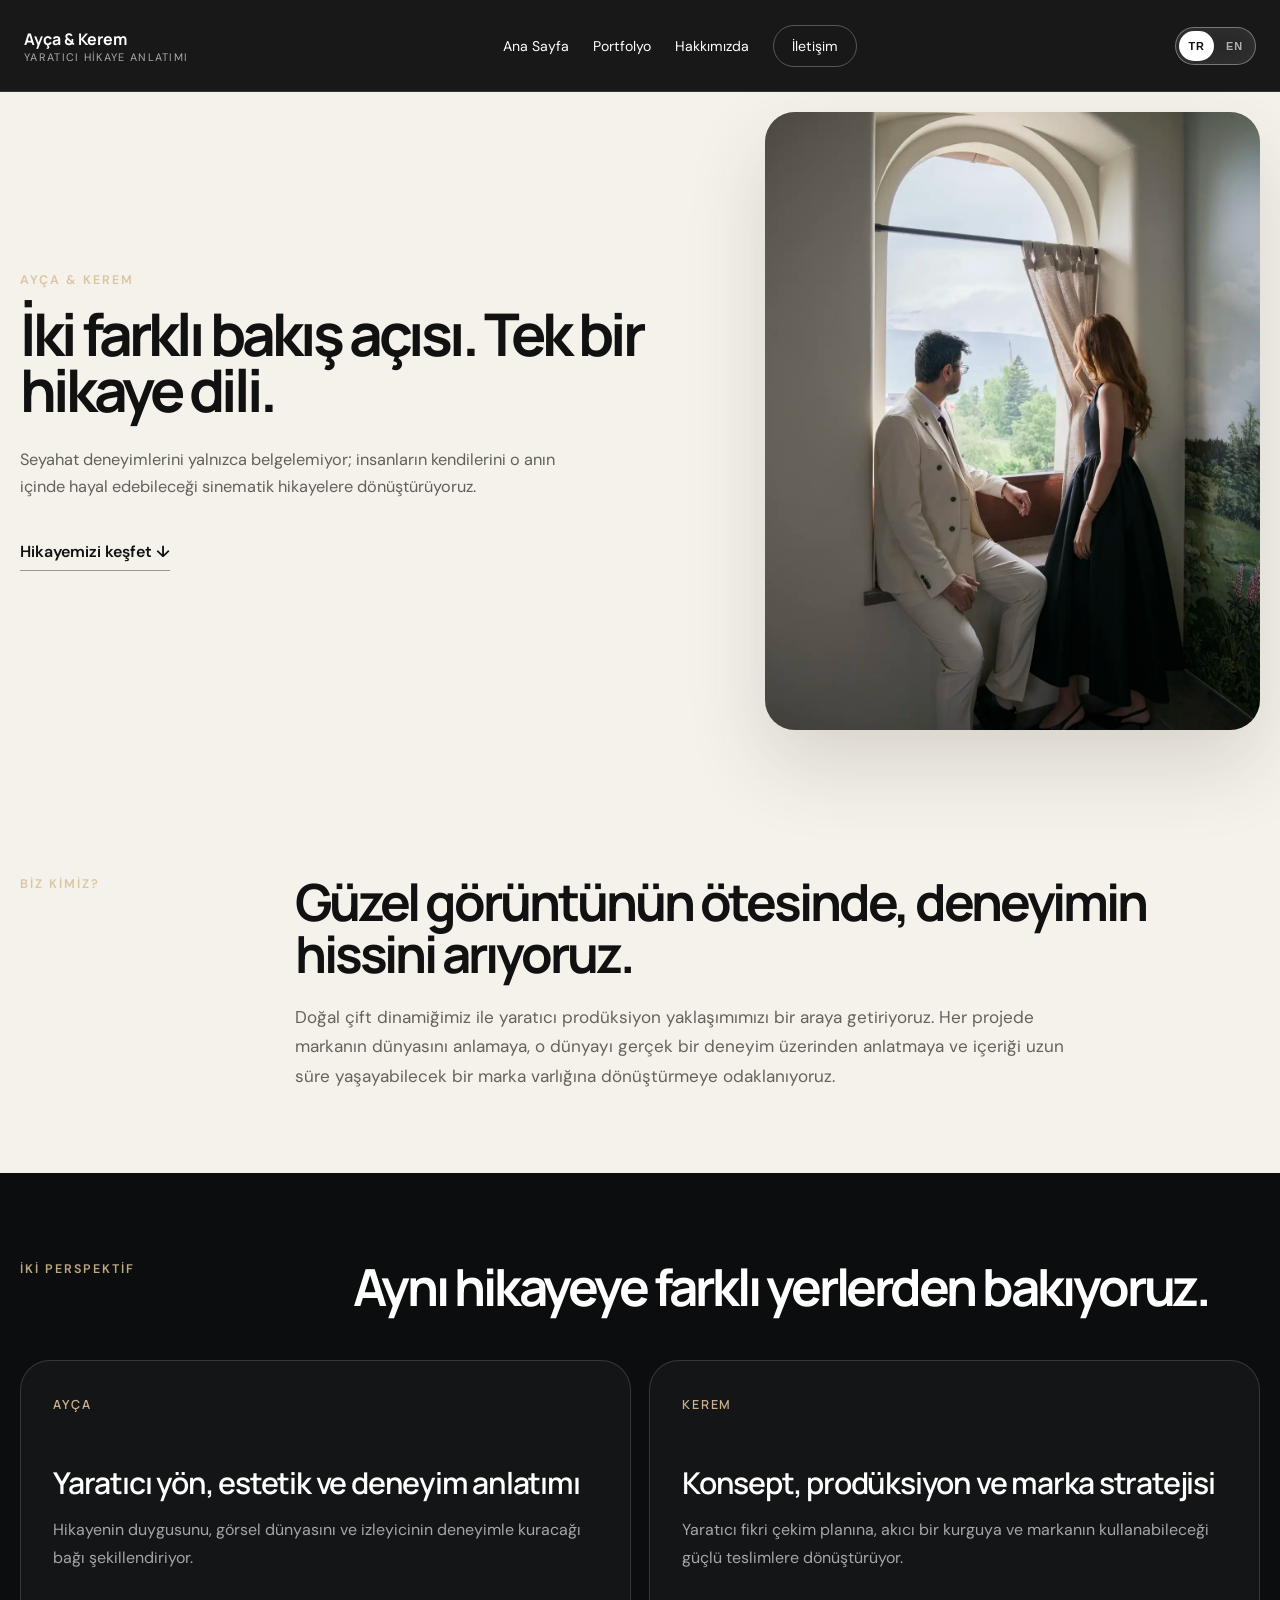
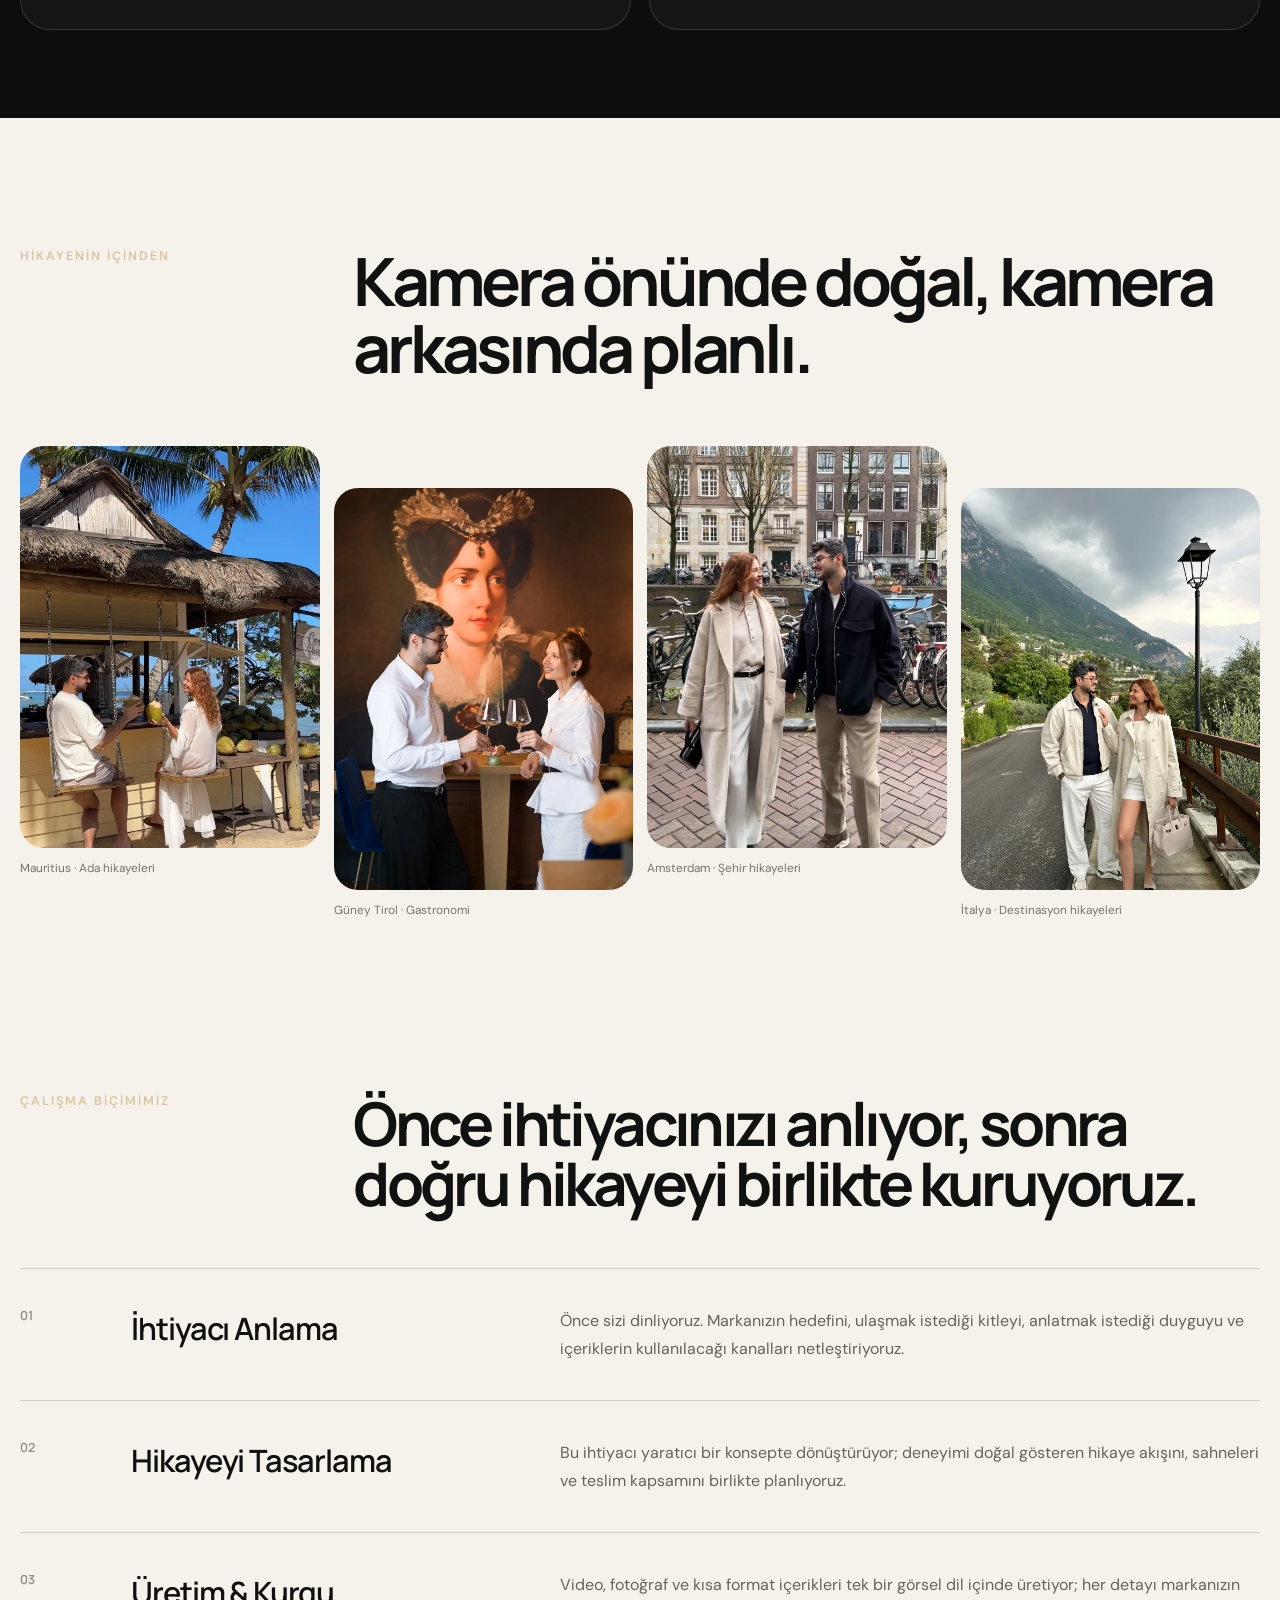
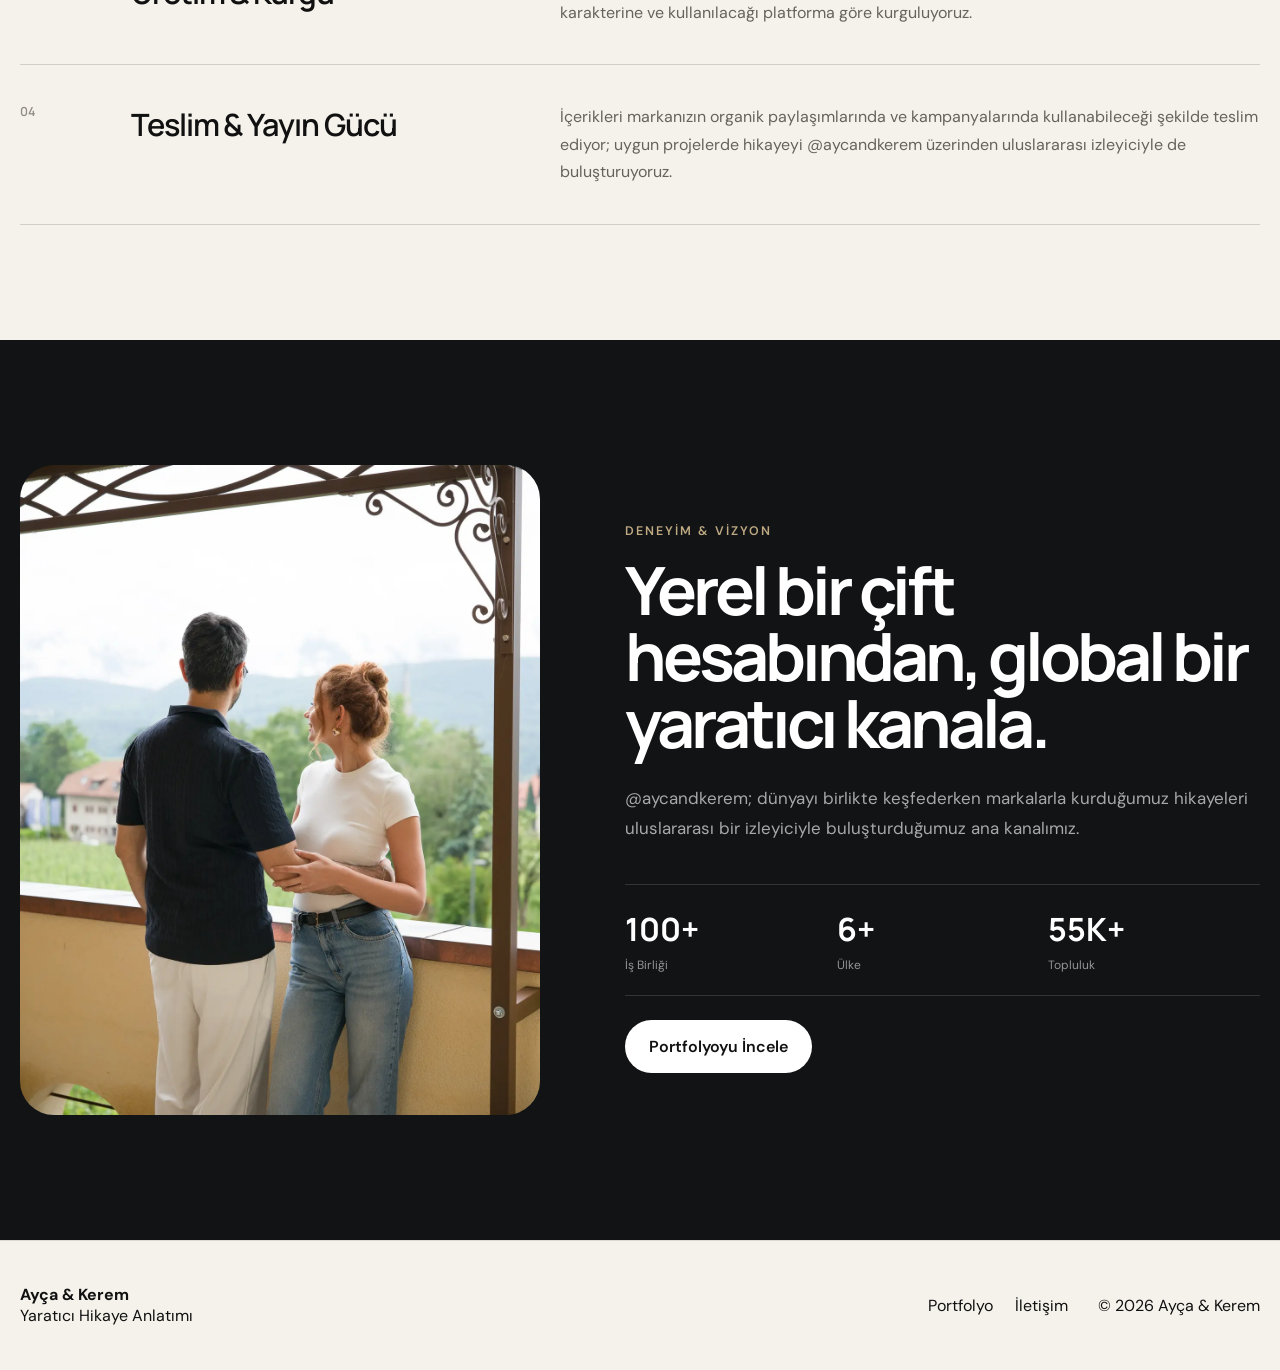
==== commit 319b7869: "Compact about hero and localize captions" ====
--- a/about.html
+++ b/about.html
@@ -9,7 +9,7 @@
 <link rel="preconnect" href="https://fonts.gstatic.com" crossorigin>
 <link href="https://fonts.googleapis.com/css2?family=DM+Sans:wght@400;500;600&family=Manrope:wght@500;600;700;800&display=swap" rel="stylesheet">
 <link rel="stylesheet" href="style.css?v=20260728-1">
-<link rel="stylesheet" href="pages.css?v=20260728-1">
+<link rel="stylesheet" href="pages.css?v=20260729-1">
 </head>
 <body class="subpage about-v2-page">
 <header class="site-header page-header" id="siteHeader">
@@ -61,10 +61,10 @@
   <div class="container">
     <div class="about-gallery-heading"><p class="section-kicker" data-tr="Hikayenin İçinden" data-en="Inside the Story">Hikayenin İçinden</p><h2 data-tr="Kamera önünde doğal, kamera arkasında planlı." data-en="Natural in front of the camera, intentional behind it.">Kamera önünde doğal, kamera arkasında planlı.</h2></div>
     <div class="about-photo-grid">
-      <figure><img src="assets/images/about-v2/mauritius.webp" alt="Ayça ve Kerem Mauritius'ta"><figcaption>Mauritius · Island stories</figcaption></figure>
-      <figure><img src="assets/images/about-v2/dining.webp" alt="Ayça ve Kerem gastronomi çekiminde"><figcaption>South Tyrol · Gastronomy</figcaption></figure>
-      <figure><img src="assets/images/about-v2/amsterdam.webp" alt="Ayça ve Kerem Amsterdam'da"><figcaption>Amsterdam · City stories</figcaption></figure>
-      <figure><img src="assets/images/about-v2/italy.webp" alt="Ayça ve Kerem İtalya'da"><figcaption>Italy · Destination stories</figcaption></figure>
+      <figure><img src="assets/images/about-v2/mauritius.webp" alt="Ayça ve Kerem Mauritius'ta"><figcaption data-tr="Mauritius · Ada hikayeleri" data-en="Mauritius · Island stories">Mauritius · Ada hikayeleri</figcaption></figure>
+      <figure><img src="assets/images/about-v2/dining.webp" alt="Ayça ve Kerem gastronomi çekiminde"><figcaption data-tr="Güney Tirol · Gastronomi" data-en="South Tyrol · Gastronomy">Güney Tirol · Gastronomi</figcaption></figure>
+      <figure><img src="assets/images/about-v2/amsterdam.webp" alt="Ayça ve Kerem Amsterdam'da"><figcaption data-tr="Amsterdam · Şehir hikayeleri" data-en="Amsterdam · City stories">Amsterdam · Şehir hikayeleri</figcaption></figure>
+      <figure><img src="assets/images/about-v2/italy.webp" alt="Ayça ve Kerem İtalya'da"><figcaption data-tr="İtalya · Destinasyon hikayeleri" data-en="Italy · Destination stories">İtalya · Destinasyon hikayeleri</figcaption></figure>
     </div>
   </div>
 </section>
@@ -90,6 +90,6 @@
 </main>
 
 <footer class="subpage-footer"><div class="container subpage-footer-inner"><div><strong>Ayça &amp; Kerem</strong><span data-tr="Yaratıcı Hikaye Anlatımı" data-en="Creative Storytelling">Yaratıcı Hikaye Anlatımı</span></div><nav><a href="portfolio.html" data-tr="Portfolyo" data-en="Portfolio">Portfolyo</a><a href="contact.html" data-tr="İletişim" data-en="Contact">İletişim</a></nav><p>© 2026 Ayça &amp; Kerem</p></div></footer>
-<script src="page-script.js?v=20260728-1"></script>
+<script src="page-script.js?v=20260729-1"></script>
 </body>
 </html>
--- a/style.css
+++ b/style.css
@@ -34,6 +34,11 @@
     overflow-wrap: anywhere;
   }
 }
+
+/* Persistent dark navigation across the site */
+.site-header{background:rgba(10,10,11,.94);color:#fff;border-bottom:1px solid rgba(255,255,255,.12);backdrop-filter:blur(18px)}
+.site-header .brand,.site-header .main-nav a{color:#fff}
+.site-header .menu-toggle span{background:#fff}
 
 @media (max-width: 590px) {
   html,
@@ -380,6 +385,24 @@
     width: min(84vw, 270px);
     max-width: min(84vw, 270px);
   }
+}
+
+/* Final navigation override: consistent contrast on every section */
+body .site-header,
+body .site-header.scrolled {
+  background: rgba(10, 10, 11, .94);
+  color: #fff;
+  border-bottom: 1px solid rgba(255, 255, 255, .12);
+  backdrop-filter: blur(18px);
+}
+
+body .site-header .brand,
+body .site-header .main-nav a {
+  color: #fff;
+}
+
+body .site-header .menu-toggle span {
+  background: #fff;
 }
 
 .social-positioning{display:flex;flex-direction:column;justify-content:space-between}
@@ -1516,3 +1539,140 @@
     min-height: 40px;
   }
 }
+
+/* Package models v2 */
+.packages-grid-three {
+  grid-template-columns: repeat(3, minmax(0, 1fr));
+  gap: 18px;
+}
+
+.packages-grid-three .package-card {
+  min-height: 610px;
+}
+
+.english-only {
+  display: none;
+}
+
+html[lang="en"] .english-only {
+  display: block;
+}
+
+.packages-grid-three .featured .popular-badge {
+  top: -14px;
+  right: 24px;
+  box-shadow: 0 10px 28px rgba(0,0,0,.18);
+}
+
+.package-extra-note {
+  margin: auto 0 18px;
+  padding: 12px 14px;
+  border-radius: 12px;
+  background: rgba(120,102,74,.1);
+  color: #66583f;
+  font-size: .78rem;
+  font-weight: 600;
+  line-height: 1.45;
+}
+
+.package-card.featured .package-extra-note {
+  background: rgba(217,197,161,.12);
+  color: #d9c5a1;
+}
+
+.package-extra-note + a {
+  margin-top: 0;
+}
+
+.package-terms {
+  display: grid;
+  grid-template-columns: repeat(3, minmax(0, 1fr));
+  margin-top: 36px;
+  overflow: hidden;
+  border: 1px solid #ccc;
+  border-radius: 24px;
+  background: rgba(255,255,255,.45);
+}
+
+.package-terms article {
+  padding: 24px 26px;
+}
+
+.package-terms article + article {
+  border-left: 1px solid #ccc;
+}
+
+.package-terms span,
+.creator-reference span {
+  color: #78664a;
+  font-size: .7rem;
+  font-weight: 700;
+  letter-spacing: .14em;
+  text-transform: uppercase;
+}
+
+.package-terms p {
+  margin: 13px 0 0;
+  color: #5f5f5f;
+  font-size: .92rem;
+  line-height: 1.6;
+}
+
+.creator-reference {
+  display: grid;
+  grid-template-columns: .8fr 1.2fr;
+  align-items: center;
+  gap: 44px;
+  margin-top: 18px;
+  padding: 26px;
+  border: 1px solid #ccc;
+  border-radius: 24px;
+  background: #171717;
+  color: #fff;
+}
+
+.creator-reference h3 {
+  margin: 10px 0 0;
+  font-family: Manrope, sans-serif;
+  font-size: clamp(1.35rem, 2vw, 2rem);
+}
+
+.creator-reference p {
+  margin: 0;
+  color: #c3c3c3;
+  line-height: 1.65;
+}
+
+.packages-note {
+  max-width: 780px;
+  margin: 24px auto 0;
+  line-height: 1.6;
+}
+
+@media (max-width: 1000px) {
+  .packages-grid-three {
+    grid-template-columns: 1fr;
+  }
+
+  .packages-grid-three .package-card {
+    min-height: auto;
+  }
+
+  .packages-grid-three .package-card.featured {
+    transform: none;
+  }
+
+  .package-terms {
+    grid-template-columns: 1fr;
+  }
+
+  .package-terms article + article {
+    border-top: 1px solid #ccc;
+    border-left: 0;
+  }
+
+  .creator-reference {
+    grid-template-columns: 1fr;
+    gap: 18px;
+  }
+}
--- a/pages.css
+++ b/pages.css
@@ -426,3 +426,142 @@
   .about-process-list article{gap:18px;padding:27px 0}
   .about-proof-stats strong{font-size:1.55rem}
 }
+
+/* Compact About hierarchy */
+.about-editorial-hero{padding:112px 0 64px}
+.about-editorial-grid{grid-template-columns:minmax(360px,1fr) minmax(380px,.72fr);gap:58px}
+.about-editorial-copy h1{max-width:640px;font-size:clamp(2.9rem,4.6vw,4.9rem);line-height:.96}
+.about-editorial-copy>p:not(.section-kicker){max-width:570px;font-size:1.02rem;line-height:1.65}
+.about-editorial-copy>a{margin-top:24px}
+.about-hero-photo{justify-self:end;width:min(100%,510px);border-radius:30px}
+.about-manifesto{padding:82px 0}
+.about-manifesto h2,.about-roles-heading h2{font-size:clamp(2.35rem,4vw,4.15rem)}
+.about-manifesto-grid>div>p{max-width:790px;margin-top:24px;font-size:1.07rem;line-height:1.72}
+.about-roles{padding:88px 0}
+.about-role-grid{margin-top:48px}
+.about-role-grid article{min-height:270px;padding:32px}
+.about-role-grid h3{margin:52px 0 16px;font-size:clamp(1.55rem,2.35vw,2.35rem)}
+.about-process-v2{padding:115px 0}
+.about-process-intro{margin-bottom:55px}
+.about-process-intro h2{font-size:clamp(2.6rem,4.7vw,5rem)}
+.about-process-list article{grid-template-columns:75px .72fr 1.28fr;padding:38px 0}
+
+/* One reliable navigation treatment across every subpage */
+.page-header,.page-header.theme-dark{background:rgba(10,10,11,.94);color:#fff;border-bottom:1px solid rgba(255,255,255,.12);backdrop-filter:blur(18px)}
+.page-header .brand,.page-header .main-nav a,.page-header.theme-dark .brand,.page-header.theme-dark .main-nav a{color:#fff}
+.page-header .menu-toggle span,.page-header.theme-dark .menu-toggle span{background:#fff}
+.page-header .language-switch,.page-header.theme-dark .language-switch{border-color:rgba(255,255,255,.35);background:rgba(255,255,255,.12)}
+.page-header .language-button,.page-header.theme-dark .language-button{color:rgba(255,255,255,.64)}
+.page-header .language-button.active,.page-header.theme-dark .language-button.active{background:#fff;color:#111}
+
+@media(max-width:820px){
+  .about-editorial-grid{grid-template-columns:1fr;gap:30px}
+  .about-editorial-copy h1{font-size:clamp(2.65rem,10.5vw,4.25rem)}
+  .about-hero-photo{justify-self:start;width:min(82%,470px)}
+  .about-manifesto,.about-roles{padding:70px 0}
+  .about-role-grid article{min-height:250px}
+  .page-header .main-nav,.page-header.theme-dark .main-nav{background:rgba(10,10,11,.98)}
+  .page-header .main-nav a,.page-header.theme-dark .main-nav a{color:#fff}
+  .page-header .menu-toggle,.page-header.theme-dark .menu-toggle{background:rgba(10,10,11,.82);border-color:rgba(255,255,255,.2)}
+}
+@media(max-width:520px){
+  .about-editorial-hero{padding:100px 0 52px}
+  .about-hero-photo{width:100%}
+  .about-manifesto h2,.about-roles-heading h2{font-size:clamp(2.15rem,10vw,3.25rem)}
+  .about-role-grid{margin-top:34px}
+  .about-role-grid article{min-height:220px}
+  .about-role-grid h3{margin-top:42px}
+}
+
+/* Portfolio detail panel V3 */
+.country-detail-panel{padding:26px 28px}
+.country-detail-top{display:grid;grid-template-columns:minmax(0,1fr) 128px;gap:22px;align-items:stretch;margin:0 52px 18px 0}
+.country-panel-heading{min-width:0;padding:17px 20px;border:1px solid #e2ded5;border-radius:17px;background:#f8f6f1}
+.country-panel-heading h2{overflow:hidden;text-overflow:ellipsis;font:700 clamp(1.55rem,2.4vw,2.3rem)/1.05 Manrope,sans-serif;white-space:nowrap}
+.country-panel-flag{flex:0 0 auto;font-size:2.2rem}
+.country-detail-panel .country-project-count{display:flex;flex-direction:column;align-items:flex-start;justify-content:center;gap:1px;margin:0;padding:17px 20px;border:1px solid #d9d4c9;border-radius:17px;background:#292d2b;color:#fff}
+.country-detail-panel .country-project-count strong{font-size:2.2rem;line-height:1}
+.country-detail-panel .country-project-count span{color:rgba(255,255,255,.64);font-size:.72rem;text-transform:uppercase;letter-spacing:.1em}
+.country-detail-panel>p{margin:0 0 18px;padding:0 3px;font-size:.9rem;line-height:1.5}
+.country-detail-panel .country-projects{gap:9px}
+.country-detail-panel .map-project{min-height:102px;padding:15px 17px}
+.country-detail-panel .map-project h3{font-size:.92rem}
+.country-detail-panel .map-project p{font-size:.76rem}
+.country-detail-panel .map-project small{margin-top:7px;font-size:.68rem}
+
+/* Stronger portfolio conversion close */
+.portfolio-closing{text-align:left}
+.portfolio-closing-grid{display:grid;grid-template-columns:minmax(0,1.25fr) minmax(330px,.75fr);gap:90px;align-items:end}
+.portfolio-closing h2{max-width:900px;margin:18px 0 26px;font-size:clamp(3rem,6vw,6.2rem)}
+.portfolio-closing-copy>p:not(.section-kicker){max-width:710px;color:rgba(255,255,255,.62);font-size:1.05rem;line-height:1.75}
+.portfolio-closing-actions{display:flex;align-items:center;gap:26px;margin-top:36px}
+.portfolio-mail-link{padding-bottom:7px;border-bottom:1px solid rgba(255,255,255,.35);color:rgba(255,255,255,.76);font-weight:600}
+.portfolio-closing-points{border-top:1px solid rgba(255,255,255,.15)}
+.portfolio-closing-points article{display:grid;grid-template-columns:34px 1fr;gap:16px;padding:20px 0;border-bottom:1px solid rgba(255,255,255,.15)}
+.portfolio-closing-points b{color:#bda77f;font-size:.7rem}
+.portfolio-closing-points span{font-size:.92rem;line-height:1.45}
+
+/* Contact V2 */
+.contact-v2-hero{padding:152px 0 76px;background:#f4f1ea}
+.contact-v2-hero-grid{display:grid;grid-template-columns:1.15fr .85fr;gap:90px;align-items:end}
+.contact-v2-hero h1{max-width:780px;margin:14px 0 0;font:700 clamp(3rem,5.8vw,6.4rem)/.94 Manrope,sans-serif;letter-spacing:-.065em}
+.contact-v2-intro{padding-bottom:8px}
+.contact-v2-intro p{margin:0;color:#62605a;font-size:1.08rem;line-height:1.75}
+.contact-v2-intro span{display:block;margin-top:23px;padding-top:18px;border-top:1px solid rgba(20,22,21,.14);color:#77736b;font-size:.78rem}
+.contact-v2-section{padding:45px 0 120px;background:#f4f1ea}
+.contact-page-grid{grid-template-columns:minmax(300px,.68fr) minmax(560px,1.32fr);gap:64px;align-items:start}
+.contact-direct{position:sticky;top:110px;padding:8px 0}
+.contact-direct>.section-kicker{margin:0 0 30px}
+.contact-direct>a:not(.contact-social){font-size:clamp(1.6rem,3vw,2.8rem);line-height:1.05}
+.contact-social{display:flex;flex-direction:column;gap:8px;margin-top:34px;padding-top:25px;border-top:1px solid rgba(20,22,21,.14)}
+.contact-social small,.contact-fit span{color:#77736b;font-size:.72rem;text-transform:uppercase;letter-spacing:.12em}
+.contact-social strong{font-size:1.08rem}
+.contact-fit{margin-top:50px;padding:24px;border:1px solid #d9d5cc;border-radius:20px;background:#ebe7dd}
+.contact-fit p{margin:13px 0 0;color:#5e5c56;line-height:1.65}
+.contact-form-card{padding:42px;border:1px solid #d8d4ca;border-radius:30px;background:#fff;box-shadow:0 28px 70px rgba(60,55,46,.09)}
+.contact-form-heading span{color:#8c7655;font-size:.7rem;text-transform:uppercase;letter-spacing:.14em}
+.contact-form-heading h2{margin:10px 0 12px;font:700 clamp(2.15rem,3.7vw,3.9rem)/1 Manrope,sans-serif;letter-spacing:-.055em}
+.contact-form-heading p{margin:0 0 34px;color:#74716a}
+.inquiry-form{gap:20px}
+.inquiry-form label>span{font-size:.78rem;font-weight:600}
+.inquiry-form input,.inquiry-form select,.inquiry-form textarea{border-color:#d8d4ca;border-radius:12px;background:#f9f8f5;transition:border-color .2s,box-shadow .2s}
+.inquiry-form input:focus,.inquiry-form select:focus,.inquiry-form textarea:focus{outline:0;border-color:#6e685d;box-shadow:0 0 0 3px rgba(110,104,93,.12)}
+.inquiry-form textarea{resize:vertical}
+.inquiry-form button{border:0;cursor:pointer}
+.contact-form-note{margin:-7px 0 0;color:#89857d;font-size:.7rem;text-align:center}
+
+@media(max-width:980px){
+  .portfolio-closing-grid,.contact-v2-hero-grid{grid-template-columns:1fr;gap:48px}
+  .contact-page-grid{grid-template-columns:1fr;gap:45px}
+  .contact-direct{position:static;display:grid;grid-template-columns:1fr 1fr;gap:24px}
+  .contact-direct>.section-kicker,.contact-direct>a:not(.contact-social){grid-column:1/-1}
+  .contact-social,.contact-fit{margin-top:0}
+}
+@media(max-width:620px){
+  .country-detail-panel{padding:18px 14px}
+  .country-detail-top{grid-template-columns:minmax(0,1fr) 92px;gap:8px;margin:38px 0 12px}
+  .country-panel-heading{gap:9px;padding:12px}
+  .country-panel-heading h2{font-size:1.35rem}
+  .country-panel-heading .panel-kicker{font-size:.58rem}
+  .country-panel-flag{font-size:1.65rem}
+  .country-detail-panel .country-project-count{padding:12px}
+  .country-detail-panel .country-project-count strong{font-size:1.8rem}
+  .country-detail-panel>p{margin-bottom:12px;font-size:.78rem}
+  .country-detail-panel .country-projects{grid-template-columns:1fr 1fr;gap:7px}
+  .country-detail-panel .map-project{min-height:94px;padding:12px}
+  .country-detail-panel .map-project h3{font-size:.78rem}
+  .country-detail-panel .map-project p{font-size:.68rem}
+  .country-detail-panel .map-project small{font-size:.61rem}
+  .portfolio-closing{padding:88px 0}
+  .portfolio-closing h2{font-size:clamp(2.6rem,12vw,4rem)}
+  .portfolio-closing-actions{align-items:flex-start;flex-direction:column}
+  .contact-v2-hero{padding:122px 0 52px}
+  .contact-v2-hero h1{font-size:clamp(2.7rem,12vw,4.2rem)}
+  .contact-v2-section{padding:22px 0 82px}
+  .contact-direct{display:block}
+  .contact-social{margin-top:30px}
+  .contact-fit{margin-top:35px}
+  .contact-form-card{padding:27px 18px;border-radius:23px}
+  .inquiry-form{grid-template-columns:1fr}
+  .inquiry-form .full{grid-column:auto}
+}
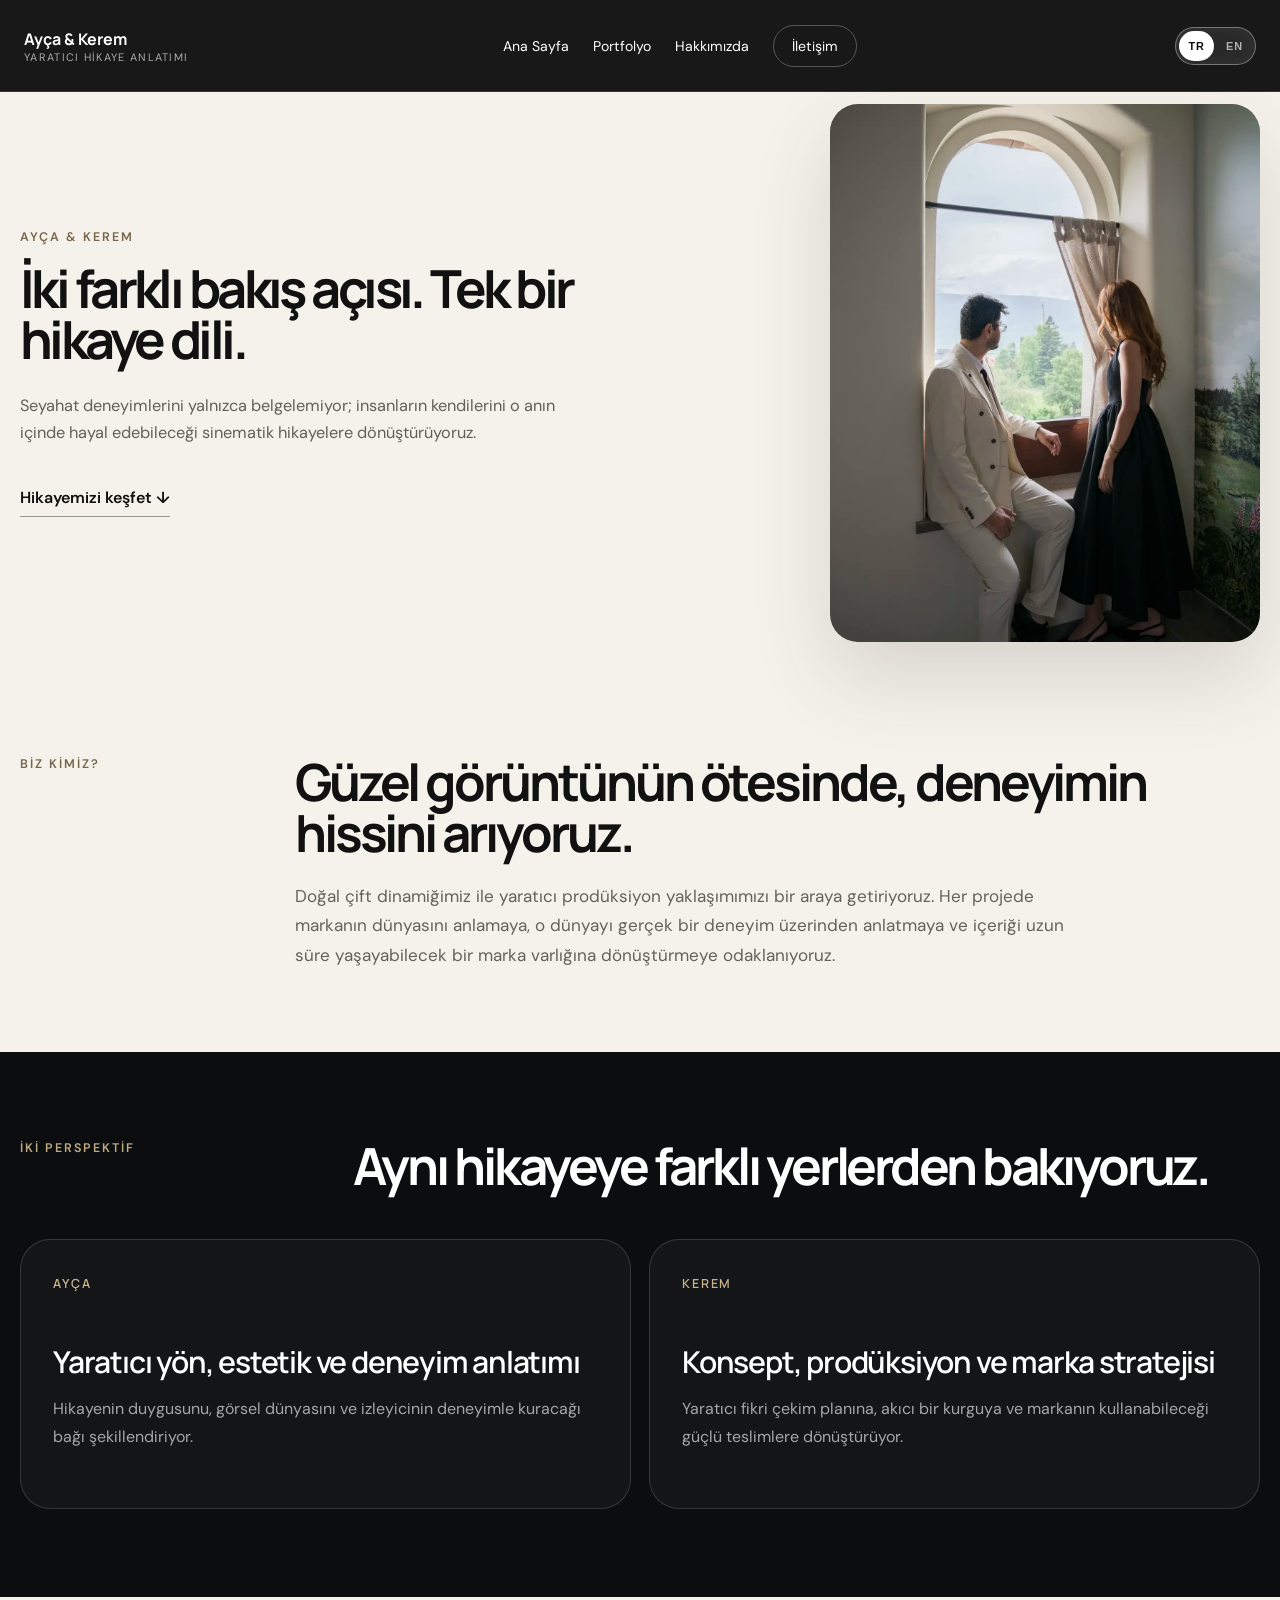
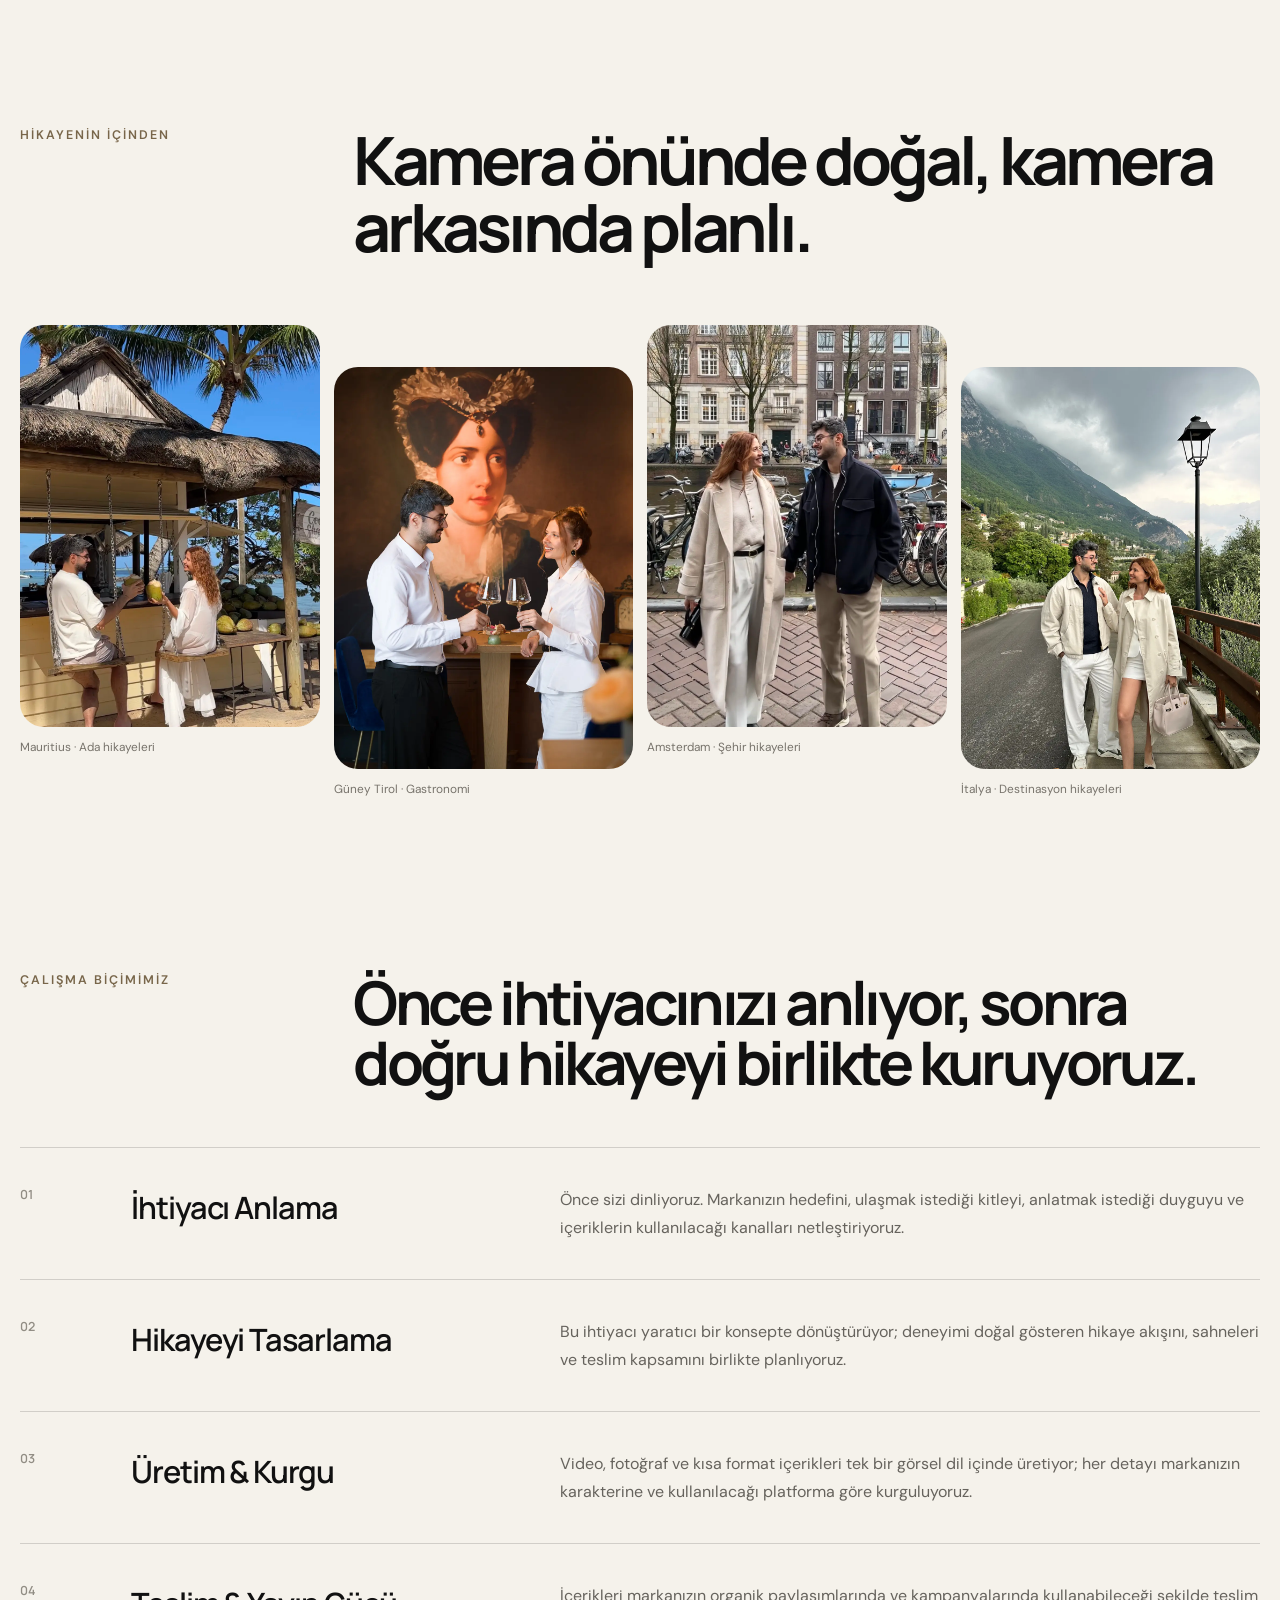
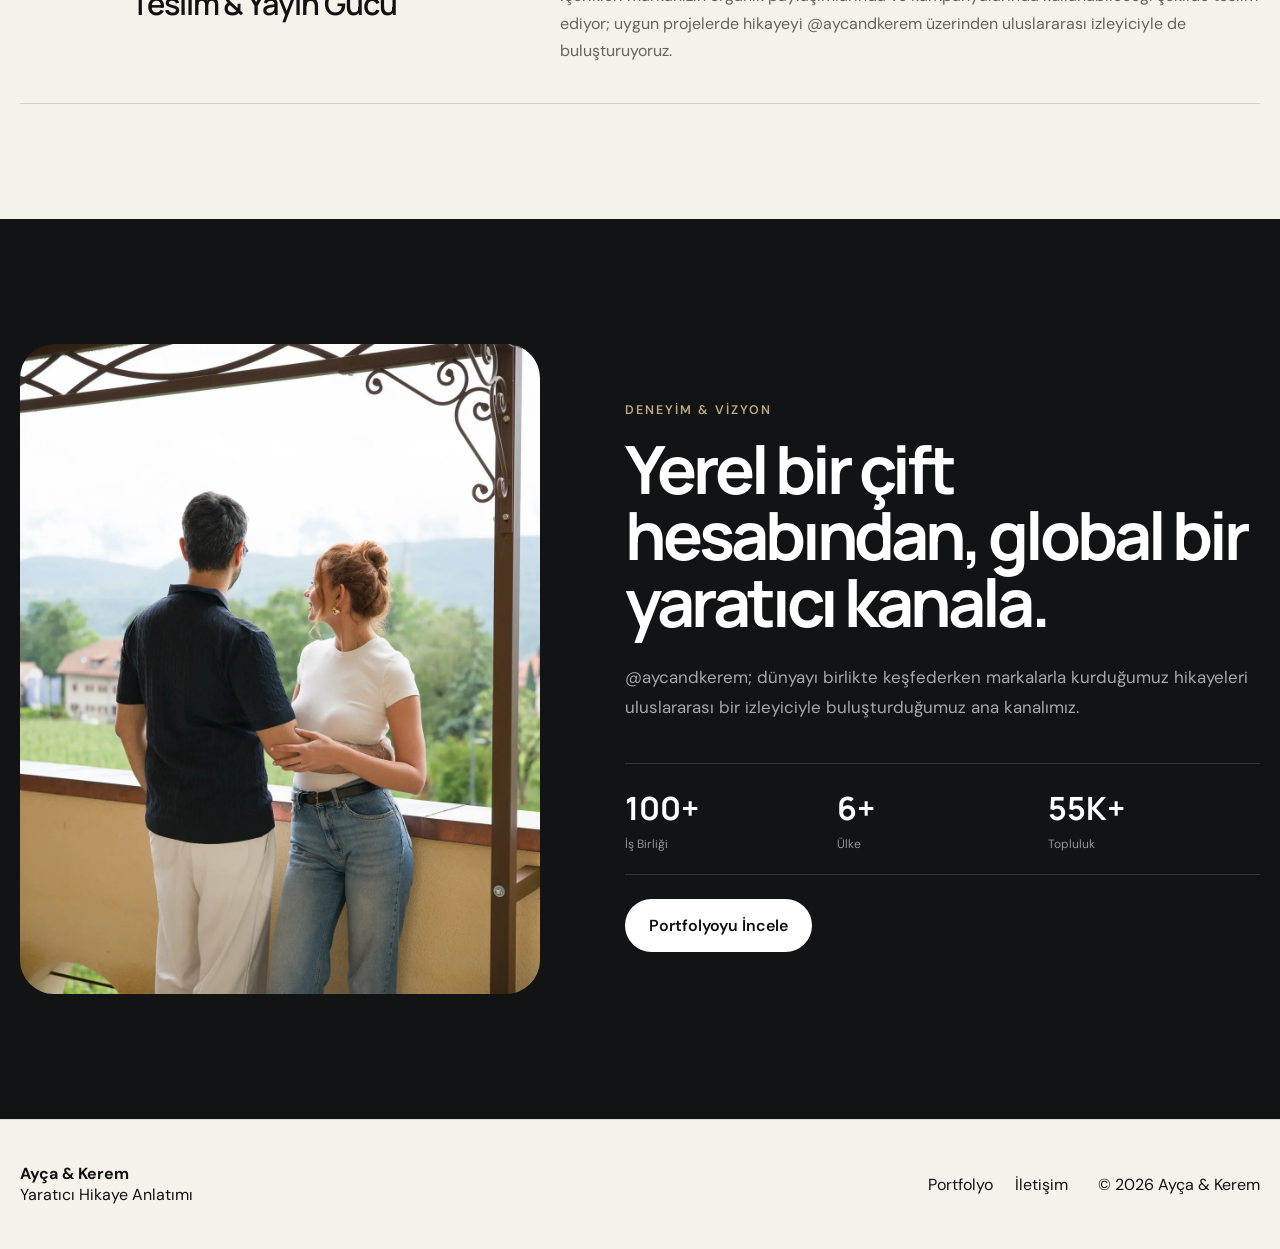
==== commit 61786d8e: "Refresh about responsive styles" ====
--- a/about.html
+++ b/about.html
@@ -8,8 +8,8 @@
 <link rel="preconnect" href="https://fonts.googleapis.com">
 <link rel="preconnect" href="https://fonts.gstatic.com" crossorigin>
 <link href="https://fonts.googleapis.com/css2?family=DM+Sans:wght@400;500;600&family=Manrope:wght@500;600;700;800&display=swap" rel="stylesheet">
-<link rel="stylesheet" href="style.css?v=20260728-1">
-<link rel="stylesheet" href="pages.css?v=20260729-1">
+<link rel="stylesheet" href="style.css?v=20260729-4">
+<link rel="stylesheet" href="pages.css?v=20260729-2">
 </head>
 <body class="subpage about-v2-page">
 <header class="site-header page-header" id="siteHeader">
--- a/style.css
+++ b/style.css
@@ -1676,3 +1676,195 @@
     gap: 18px;
   }
 }
+
+/* Phones in landscape: modern devices can be wider than the mobile breakpoint */
+@media (orientation: landscape) and (max-height: 600px) and (max-width: 1000px) {
+  .site-header,
+  .site-header.scrolled {
+    position: fixed;
+    top: 0;
+    left: 0;
+    z-index: 2100;
+    width: 100%;
+    min-height: 64px;
+    padding: 0 16px;
+    box-sizing: border-box;
+  }
+
+  .brand-sub {
+    font-size: .58rem;
+  }
+
+  .site-header .language-switch {
+    order: 2;
+    margin-left: auto;
+  }
+
+  .menu-toggle {
+    position: relative;
+    z-index: 2202;
+    display: inline-flex;
+    width: 40px;
+    height: 40px;
+    flex: 0 0 40px;
+    order: 3;
+    align-items: center;
+    justify-content: center;
+    padding: 0;
+    border: 1px solid rgba(255,255,255,.16);
+    border-radius: 50%;
+    background: rgba(16,16,17,.72);
+    backdrop-filter: blur(12px);
+  }
+
+  .menu-toggle span {
+    position: absolute;
+    left: 11px;
+    width: 16px;
+    height: 1.5px;
+    margin: 0;
+    border-radius: 99px;
+    background: #fff;
+    transform-origin: center;
+    transition: top .25s ease, transform .25s ease, opacity .2s ease;
+  }
+
+  .menu-toggle span:nth-child(1) {
+    top: 13px;
+  }
+
+  .menu-toggle span:nth-child(2) {
+    top: 19px;
+  }
+
+  .menu-toggle span:nth-child(3) {
+    top: 25px;
+  }
+
+  .menu-toggle.active span:nth-child(1),
+  .menu-toggle[aria-expanded="true"] span:nth-child(1) {
+    top: 19px;
+    transform: rotate(45deg);
+  }
+
+  .menu-toggle.active span:nth-child(2),
+  .menu-toggle[aria-expanded="true"] span:nth-child(2) {
+    opacity: 0;
+  }
+
+  .menu-toggle.active span:nth-child(3),
+  .menu-toggle[aria-expanded="true"] span:nth-child(3) {
+    top: 19px;
+    transform: rotate(-45deg);
+  }
+
+  .main-nav {
+    position: fixed;
+    inset: 0;
+    z-index: 2150;
+    display: flex;
+    width: 100%;
+    height: 100svh;
+    flex-direction: column;
+    align-items: center;
+    justify-content: center;
+    gap: 10px;
+    padding: 64px 20px 16px;
+    box-sizing: border-box;
+    overflow-y: auto;
+    background: rgba(10,10,11,.98);
+    opacity: 0;
+    visibility: hidden;
+    pointer-events: none;
+    transform: translateY(-8px);
+    transition: opacity .25s ease, visibility .25s ease, transform .25s ease;
+  }
+
+  .main-nav.open,
+  .main-nav.active,
+  .main-nav[aria-hidden="false"] {
+    opacity: 1;
+    visibility: visible;
+    pointer-events: auto;
+    transform: none;
+  }
+
+  .main-nav a {
+    display: block;
+    width: auto;
+    padding: 3px 0;
+    color: #fff;
+    font: 600 1.15rem/1.1 Manrope, sans-serif;
+    letter-spacing: -.025em;
+    text-align: center;
+  }
+
+  body.menu-open {
+    overflow: hidden;
+    touch-action: none;
+  }
+
+  body.menu-open .brand,
+  body.menu-open .language-switch {
+    position: relative;
+    z-index: 2201;
+  }
+
+  .hero {
+    min-height: 100svh;
+  }
+
+  .hero-content {
+    padding-top: 76px;
+    padding-bottom: 24px;
+  }
+
+  .hero h1 {
+    max-width: 720px;
+    font-size: clamp(2.15rem, 7.4vw, 3.8rem);
+    line-height: .94;
+  }
+
+  .hero-copy {
+    max-width: 630px;
+    margin-top: 12px;
+    font-size: .88rem;
+    line-height: 1.45;
+  }
+
+  .hero-actions {
+    flex-direction: row;
+    gap: 10px;
+    margin-top: 16px;
+  }
+
+  .hero-actions .button {
+    padding: 11px 17px;
+    font-size: .82rem;
+  }
+
+  .scroll-indicator {
+    display: none;
+  }
+
+  .section {
+    padding: 68px 0;
+  }
+
+  .section-title {
+    font-size: clamp(2.2rem, 6.5vw, 3.9rem);
+  }
+
+  .section-heading-row {
+    gap: 28px;
+    margin-bottom: 38px;
+  }
+
+  .contact-section {
+    padding-top: 80px;
+  }
+
+  .modal-dialog video {
+    max-height: calc(100svh - 24px);
+  }
+}
--- a/pages.css
+++ b/pages.css
@@ -428,13 +428,13 @@
 }
 
 /* Compact About hierarchy */
-.about-editorial-hero{padding:112px 0 64px}
-.about-editorial-grid{grid-template-columns:minmax(360px,1fr) minmax(380px,.72fr);gap:58px}
-.about-editorial-copy h1{max-width:640px;font-size:clamp(2.9rem,4.6vw,4.9rem);line-height:.96}
+.about-editorial-hero{padding:104px 0 42px}
+.about-editorial-grid{grid-template-columns:minmax(360px,1fr) minmax(340px,.58fr);gap:52px}
+.about-editorial-copy h1{max-width:610px;font-size:clamp(2.7rem,4.1vw,4.35rem);line-height:.97}
 .about-editorial-copy>p:not(.section-kicker){max-width:570px;font-size:1.02rem;line-height:1.65}
 .about-editorial-copy>a{margin-top:24px}
-.about-hero-photo{justify-self:end;width:min(100%,510px);border-radius:30px}
-.about-manifesto{padding:82px 0}
+.about-hero-photo{justify-self:end;width:min(100%,430px);border-radius:28px}
+.about-manifesto{padding:72px 0 82px}
 .about-manifesto h2,.about-roles-heading h2{font-size:clamp(2.35rem,4vw,4.15rem)}
 .about-manifesto-grid>div>p{max-width:790px;margin-top:24px;font-size:1.07rem;line-height:1.72}
 .about-roles{padding:88px 0}
@@ -445,6 +445,7 @@
 .about-process-intro{margin-bottom:55px}
 .about-process-intro h2{font-size:clamp(2.6rem,4.7vw,5rem)}
 .about-process-list article{grid-template-columns:75px .72fr 1.28fr;padding:38px 0}
+.about-editorial-hero .section-kicker,.about-manifesto .section-kicker,.about-gallery-section .section-kicker,.about-process-v2 .section-kicker,.contact-v2-hero .section-kicker,.contact-v2-section .section-kicker{color:#78664a}
 
 /* One reliable navigation treatment across every subpage */
 .page-header,.page-header.theme-dark{background:rgba(10,10,11,.94);color:#fff;border-bottom:1px solid rgba(255,255,255,.12);backdrop-filter:blur(18px)}
@@ -457,7 +458,7 @@
 @media(max-width:820px){
   .about-editorial-grid{grid-template-columns:1fr;gap:30px}
   .about-editorial-copy h1{font-size:clamp(2.65rem,10.5vw,4.25rem)}
-  .about-hero-photo{justify-self:start;width:min(82%,470px)}
+  .about-hero-photo{justify-self:start;width:min(78%,390px)}
   .about-manifesto,.about-roles{padding:70px 0}
   .about-role-grid article{min-height:250px}
   .page-header .main-nav,.page-header.theme-dark .main-nav{background:rgba(10,10,11,.98)}
@@ -465,8 +466,8 @@
   .page-header .menu-toggle,.page-header.theme-dark .menu-toggle{background:rgba(10,10,11,.82);border-color:rgba(255,255,255,.2)}
 }
 @media(max-width:520px){
-  .about-editorial-hero{padding:100px 0 52px}
-  .about-hero-photo{width:100%}
+  .about-editorial-hero{padding:94px 0 42px}
+  .about-hero-photo{width:min(82%,360px);aspect-ratio:4/4.7}
   .about-manifesto h2,.about-roles-heading h2{font-size:clamp(2.15rem,10vw,3.25rem)}
   .about-role-grid{margin-top:34px}
   .about-role-grid article{min-height:220px}
@@ -512,7 +513,8 @@
 .contact-page-grid{grid-template-columns:minmax(300px,.68fr) minmax(560px,1.32fr);gap:64px;align-items:start}
 .contact-direct{position:sticky;top:110px;padding:8px 0}
 .contact-direct>.section-kicker{margin:0 0 30px}
-.contact-direct>a:not(.contact-social){font-size:clamp(1.6rem,3vw,2.8rem);line-height:1.05}
+.contact-direct>a:not(.contact-social){font-size:clamp(1.25rem,2.35vw,2.45rem);line-height:1.05}
+.contact-email{white-space:nowrap}
 .contact-social{display:flex;flex-direction:column;gap:8px;margin-top:34px;padding-top:25px;border-top:1px solid rgba(20,22,21,.14)}
 .contact-social small,.contact-fit span{color:#77736b;font-size:.72rem;text-transform:uppercase;letter-spacing:.12em}
 .contact-social strong{font-size:1.08rem}
@@ -526,7 +528,9 @@
 .inquiry-form label>span{font-size:.78rem;font-weight:600}
 .inquiry-form input,.inquiry-form select,.inquiry-form textarea{border-color:#d8d4ca;border-radius:12px;background:#f9f8f5;transition:border-color .2s,box-shadow .2s}
 .inquiry-form input:focus,.inquiry-form select:focus,.inquiry-form textarea:focus{outline:0;border-color:#6e685d;box-shadow:0 0 0 3px rgba(110,104,93,.12)}
-.inquiry-form textarea{resize:vertical}
+.inquiry-form textarea{min-height:170px;max-height:360px;resize:vertical}
+.message-field{position:relative}
+.character-count{align-self:flex-end;margin-top:-2px;color:#8b877f;font-size:.68rem;font-variant-numeric:tabular-nums}
 .inquiry-form button{border:0;cursor:pointer}
 .contact-form-note{margin:-7px 0 0;color:#89857d;font-size:.7rem;text-align:center}
 
@@ -565,3 +569,188 @@
   .inquiry-form{grid-template-columns:1fr}
   .inquiry-form .full{grid-column:auto}
 }
+
+/* Subpages on phones in landscape */
+@media (orientation: landscape) and (max-height: 600px) and (max-width: 1000px) {
+  .subpage-hero {
+    padding: 82px 0 38px;
+  }
+
+  .portfolio-intro {
+    min-height: auto;
+    padding: 78px 0 38px;
+  }
+
+  .portfolio-intro-grid {
+    gap: 24px;
+  }
+
+  .portfolio-intro-copy {
+    grid-template-columns: minmax(0,1fr) minmax(0,1fr);
+    gap: 12px 28px;
+  }
+
+  .portfolio-intro-copy h1 {
+    font-size: clamp(2.25rem, 6vw, 3.4rem);
+  }
+
+  .portfolio-intro-text {
+    margin-top: 18px;
+    font-size: .88rem;
+    line-height: 1.5;
+  }
+
+  .portfolio-proof div {
+    padding-block: 12px;
+  }
+
+  .portfolio-intro-actions {
+    margin-top: 0;
+  }
+
+  .portfolio-country-explorer {
+    min-height: 500px;
+  }
+
+  .about-editorial-hero {
+    padding: 76px 0 30px;
+  }
+
+  .about-editorial-grid,
+  .about-proof-grid {
+    grid-template-columns: minmax(0,1fr) minmax(230px,.48fr);
+    gap: 30px;
+  }
+
+  .about-editorial-copy h1 {
+    margin: 8px 0 16px;
+    font-size: clamp(2.15rem, 5.2vw, 3rem);
+  }
+
+  .about-editorial-copy > p:not(.section-kicker) {
+    font-size: .86rem;
+    line-height: 1.48;
+  }
+
+  .about-editorial-copy > a {
+    margin-top: 12px;
+    font-size: .8rem;
+  }
+
+  .about-hero-photo {
+    justify-self: end;
+    width: min(100%,280px);
+    border-radius: 22px;
+  }
+
+  .about-manifesto,
+  .about-roles,
+  .about-gallery-section,
+  .about-process-v2,
+  .about-proof-section {
+    padding: 62px 0;
+  }
+
+  .about-role-grid {
+    grid-template-columns: 1fr 1fr;
+  }
+
+  .about-role-grid article {
+    min-height: 235px;
+  }
+
+  .about-process-list article {
+    grid-template-columns: 55px .72fr 1.28fr;
+    gap: 22px;
+    padding: 26px 0;
+  }
+
+  .contact-v2-hero {
+    padding: 82px 0 34px;
+  }
+
+  .contact-v2-hero-grid {
+    grid-template-columns: minmax(0,1.05fr) minmax(0,.95fr);
+    gap: 42px;
+  }
+
+  .contact-v2-hero h1 {
+    font-size: clamp(2.25rem, 5.6vw, 3.2rem);
+  }
+
+  .contact-v2-intro p {
+    font-size: .88rem;
+    line-height: 1.5;
+  }
+
+  .contact-v2-intro span {
+    margin-top: 12px;
+    padding-top: 11px;
+  }
+
+  .contact-v2-section {
+    padding: 28px 0 68px;
+  }
+
+  .contact-page-grid {
+    grid-template-columns: minmax(220px,.55fr) minmax(0,1.45fr);
+    gap: 36px;
+  }
+
+  .contact-direct {
+    position: static;
+    display: block;
+  }
+
+  .contact-fit {
+    margin-top: 28px;
+  }
+
+  .contact-form-card {
+    padding: 30px;
+  }
+
+  .contact-form-heading h2 {
+    font-size: clamp(2rem,4vw,2.8rem);
+  }
+}
+
+@media (orientation: landscape) and (max-height: 600px) and (max-width: 740px) {
+  .portfolio-intro-copy,
+  .about-editorial-grid,
+  .about-proof-grid,
+  .contact-v2-hero-grid,
+  .contact-page-grid {
+    grid-template-columns: 1fr;
+  }
+
+  .portfolio-intro-copy .section-kicker,
+  .portfolio-intro-copy h1,
+  .portfolio-intro-text,
+  .portfolio-proof,
+  .portfolio-intro-actions {
+    grid-column: 1;
+    grid-row: auto;
+  }
+
+  .about-hero-photo {
+    justify-self: start;
+    width: min(70%,320px);
+  }
+
+  .about-role-grid {
+    grid-template-columns: 1fr;
+  }
+
+  .about-process-list article {
+    grid-template-columns: 48px 1fr;
+  }
+
+  .about-process-list p {
+    grid-column: 2;
+  }
+
+  .contact-form-card {
+    padding: 26px 20px;
+  }
+}
